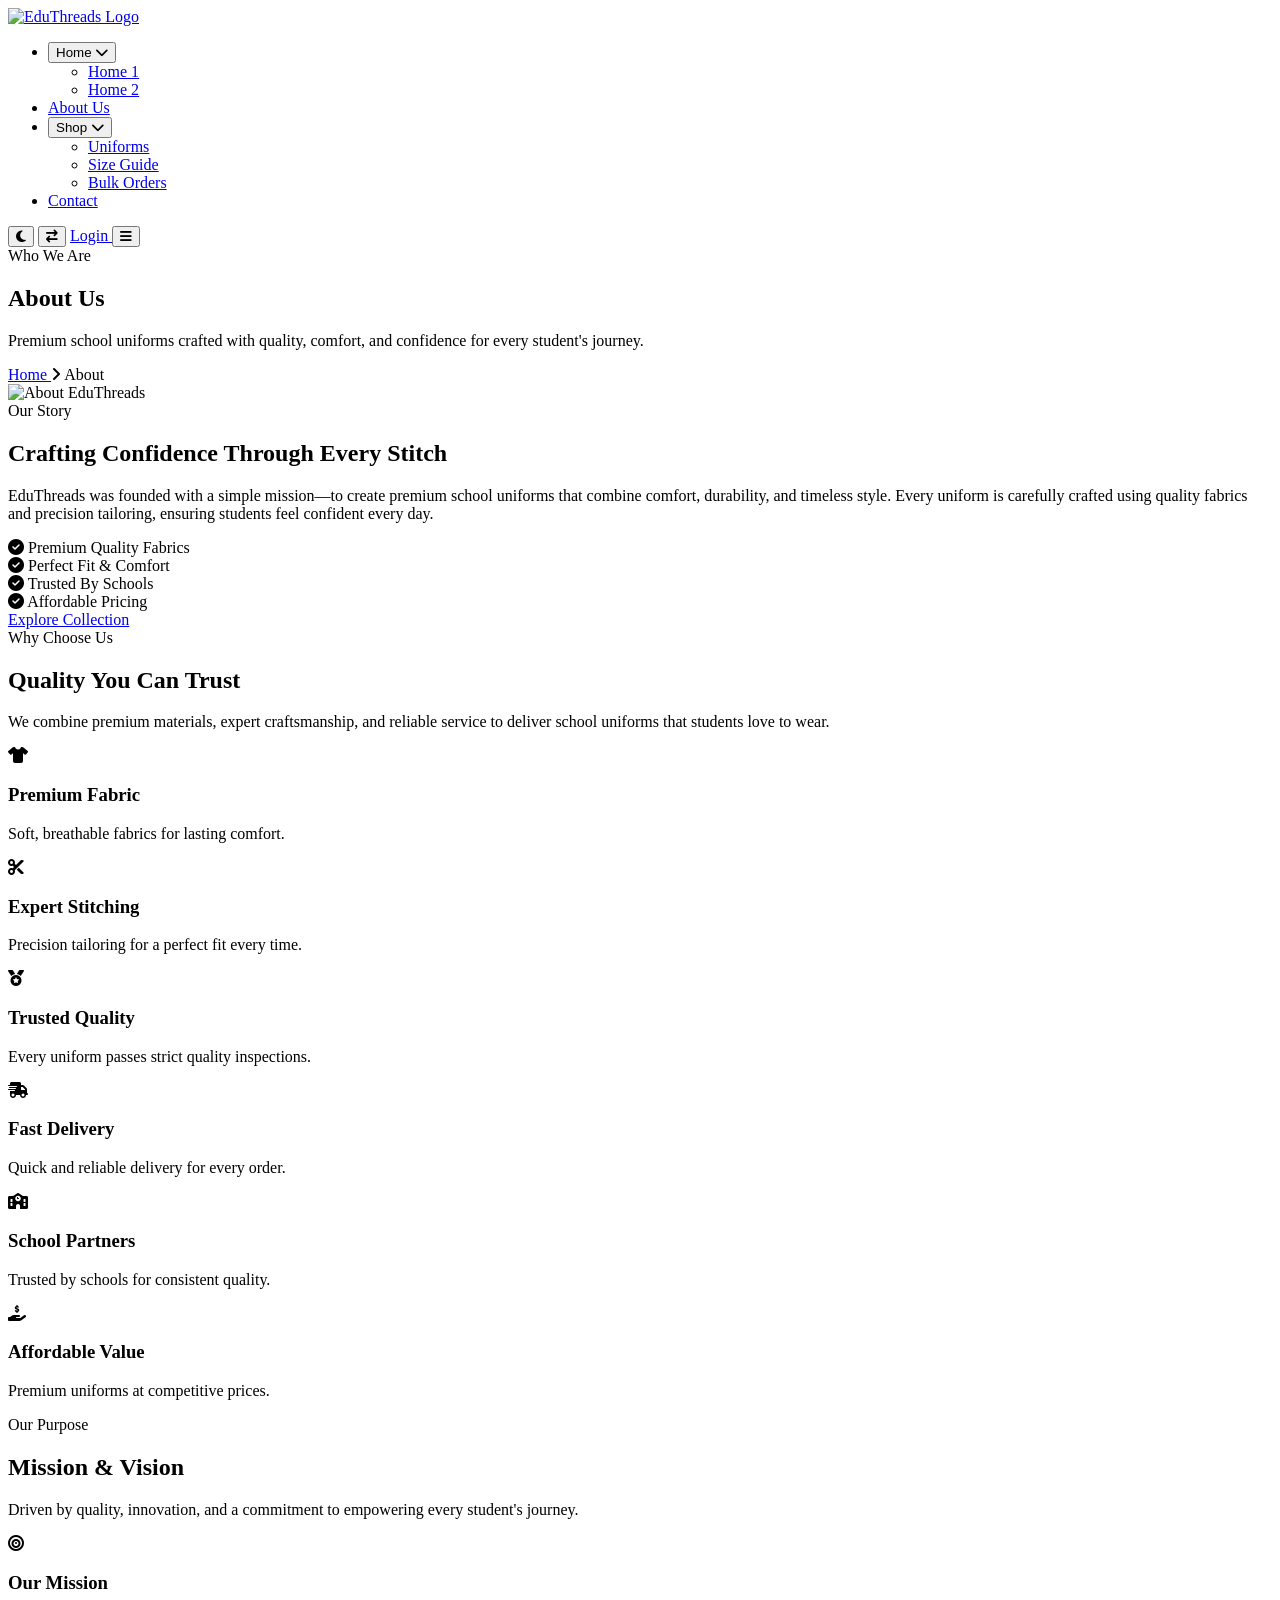
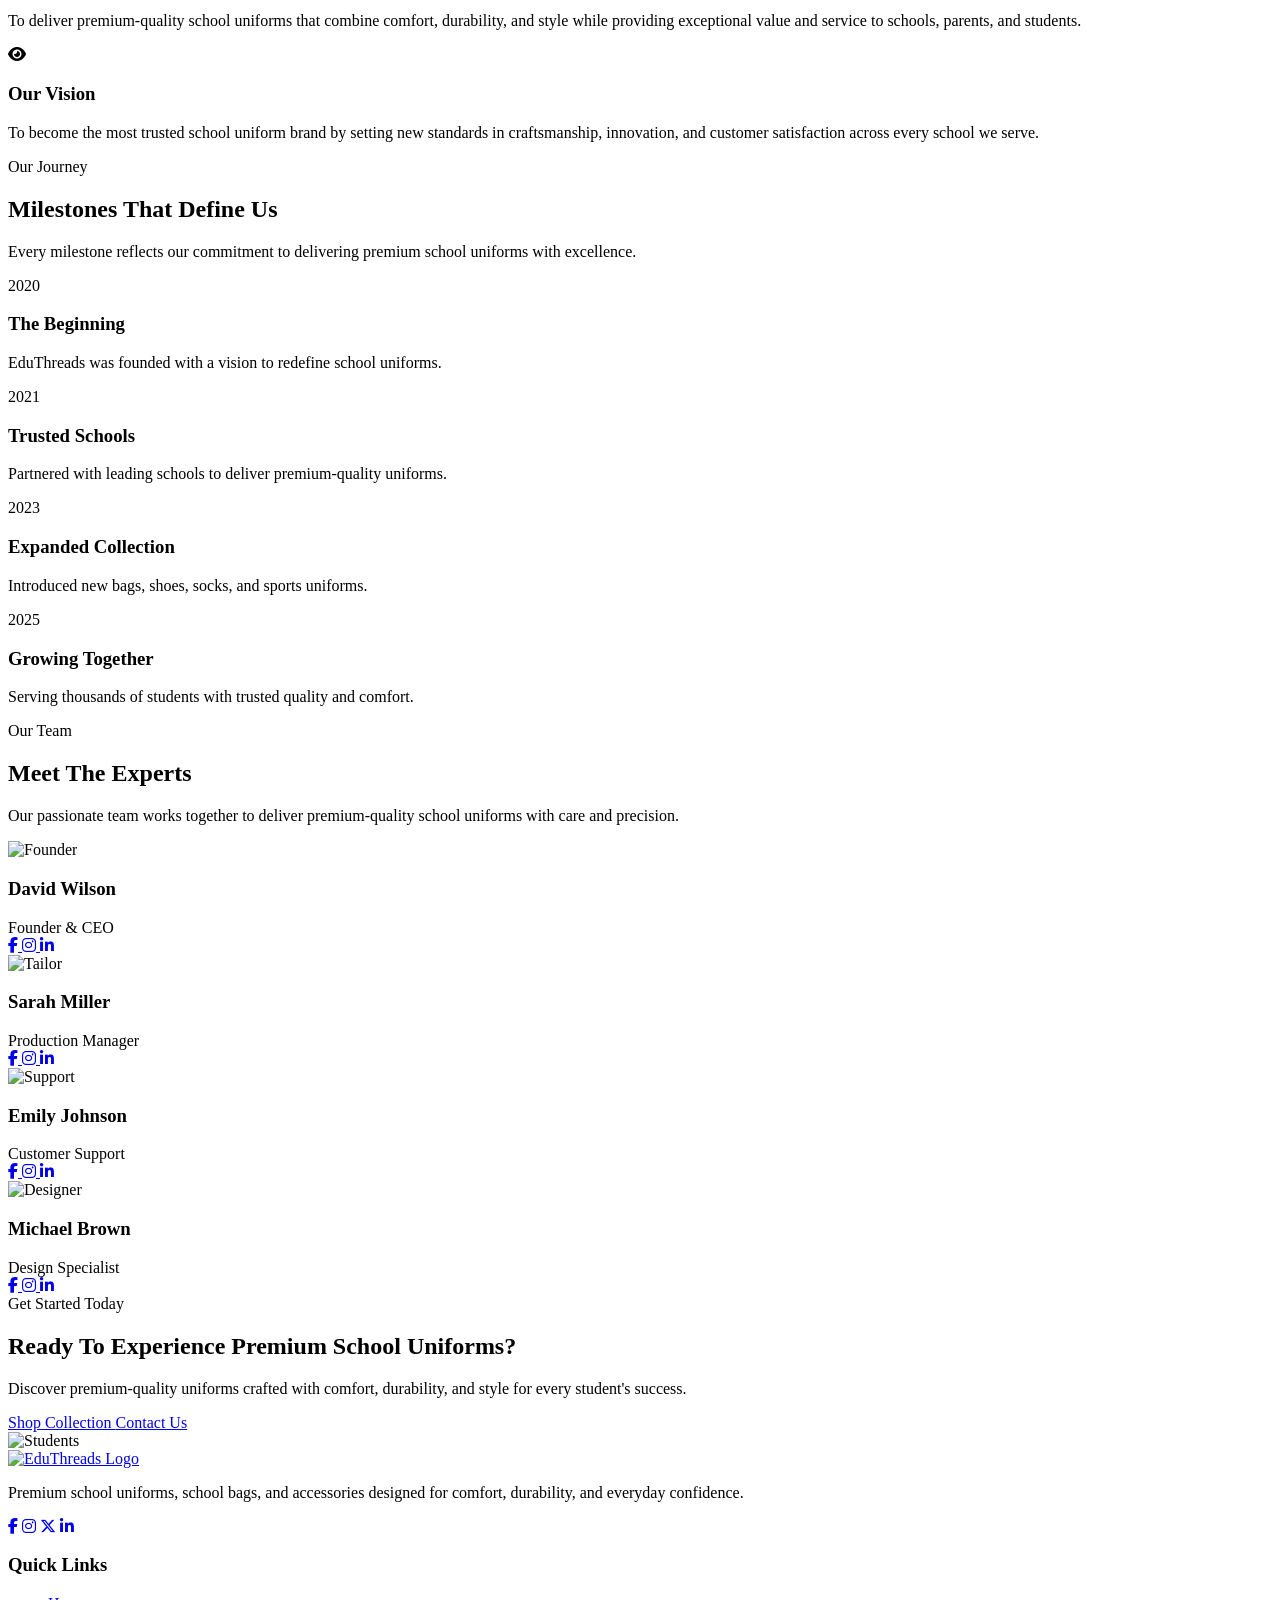
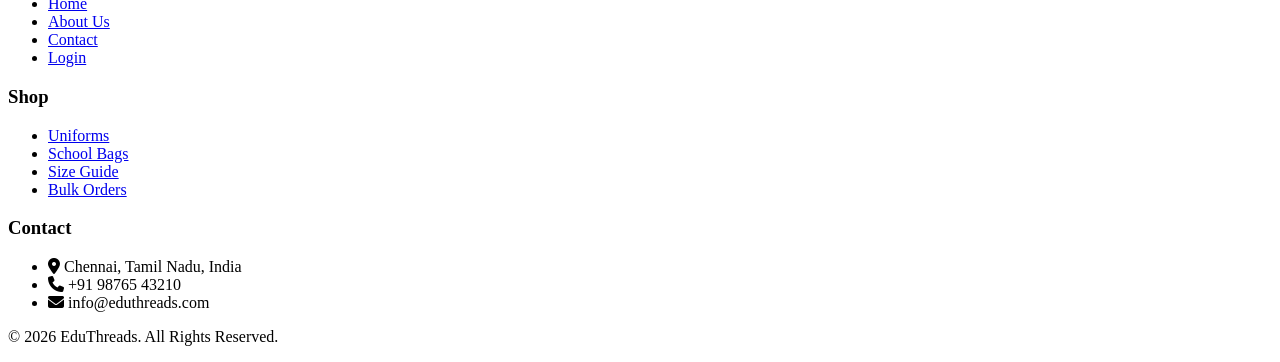
==== about.html @ b5daa34c "Add files via upload" ====
<!DOCTYPE html>
<html lang="en">

<head>

    <!--=========================================
                META TAGS
    ==========================================-->

    <meta charset="UTF-8">
    <meta name="viewport" content="width=device-width, initial-scale=1.0">

    <!--=========================================
                WEBSITE TITLE
    ==========================================-->

    <title>EduThreads</title>

    <!--=========================================
                FAVICON
    ==========================================-->

    <link rel="shortcut icon" href="images/favicon.png" type="image/x-icon">

    <!--=========================================
                GOOGLE FONTS
    ==========================================-->

    <link rel="preconnect" href="https://fonts.googleapis.com">

    <link rel="preconnect" href="https://fonts.gstatic.com" crossorigin>

    <link
        href="https://fonts.googleapis.com/css2?family=Manrope:wght@400;500;600;700&family=Plus+Jakarta+Sans:wght@600;700;800&display=swap"
        rel="stylesheet">

    <!--=========================================
                FONT AWESOME
    ==========================================-->

    <link rel="stylesheet" href="https://cdnjs.cloudflare.com/ajax/libs/font-awesome/6.7.2/css/all.min.css"
        integrity="sha512-Evv84Mr4kqVGRNSgIGL/F/aIDqQb7xQ2vcrdIwxfjThSH8CSR7PBEakCr51Ck+w+/U6swU2Im1vVX0SVk9ABhg=="
        crossorigin="anonymous" referrerpolicy="no-referrer" />

    <!--=========================================
                CSS
    ==========================================-->

    <link rel="stylesheet" href="css/style.css">

</head>

<body>

    <!--=========================================
                HEADER START
==========================================-->

    <header class="header">

        <div class="global-container">

            <div class="navbar">

                <!--========== LOGO ==========-->

                <a href="index.html" class="logo">

                    <img src="images/logo.png" alt="EduThreads Logo">

                </a>

                <!--========== NAVIGATION ==========-->

                <nav class="nav-menu">

                    <ul class="nav-list">

                        <!--========== HOME ==========-->

                        <li class="nav-item dropdown">

                            <button class="dropdown-toggle">

                                <span>Home</span>

                                <i class="fa-solid fa-chevron-down"></i>

                            </button>

                            <ul class="dropdown-menu">

                                <li>

                                    <a href="index.html">

                                        Home 1

                                    </a>

                                </li>

                                <li>

                                    <a href="home-2.html">

                                        Home 2

                                    </a>

                                </li>

                            </ul>

                        </li>

                        <!--========== ABOUT ==========-->

                        <li class="nav-item">

                            <a href="about.html" class="active">

                                About Us

                            </a>

                        </li>

                        <!--========== SHOP ==========-->

                        <li class="nav-item dropdown">

                            <button class="dropdown-toggle">

                                <span>Shop</span>

                                <i class="fa-solid fa-chevron-down"></i>

                            </button>

                            <ul class="dropdown-menu">

                                <li>

                                    <a href="uniforms.html">

                                        Uniforms

                                    </a>

                                </li>

                                <li>

                                    <a href="size-guide.html">

                                        Size Guide

                                    </a>

                                </li>

                                <li>

                                    <a href="bulk-orders.html">

                                        Bulk Orders

                                    </a>

                                </li>

                            </ul>

                        </li>

                        <!--========== CONTACT ==========-->

                        <li class="nav-item">

                            <a href="contact.html">

                                Contact

                            </a>

                        </li>

                    </ul>


                </nav>

                <!--========== HEADER ACTIONS ==========-->

                <div class="header-actions">

                    <!-- Dark Mode -->

                    <button class="icon-btn" data-theme-toggle aria-label="Dark Mode">

                        <i class="fa-solid fa-moon"></i>

                    </button>

                    <!-- RTL -->

                    <button class="icon-btn" data-rtl-toggle aria-label="RTL Mode">

                        <i class="fa-solid fa-arrow-right-arrow-left"></i>

                    </button>

                    <!-- Login -->

                    <a href="login.html" class="primary-btn">

                        Login

                    </a>

                    <!-- Mobile Menu -->

                    <button class="menu-toggle">

                        <i class="fa-solid fa-bars"></i>

                    </button>

                </div>

            </div>

        </div>

    </header>



    <!--=========================================
            PAGE HERO START
==========================================-->

    <section class="page-hero about-hero">

        <div class="page-hero-overlay"></div>

        <div class="global-container">

            <div class="page-hero-content">

                <span class="section-badge">

                    Who We Are

                </span>

                <h1>

                    About Us

                </h1>


                <p>

                    Premium school uniforms crafted with quality, comfort, and confidence for every student's journey.

                </p>

                <div class="page-breadcrumb">

                    <a href="index.html">

                        Home

                    </a>

                    <i class="fa-solid fa-angle-right"></i>

                    <span>

                        About

                    </span>

                </div>

            </div>

        </div>

    </section>

    <!--=========================================
            PAGE HERO END
==========================================-->




    <!--=========================================
            OUR STORY START
==========================================-->

    <section class="our-story section">

        <div class="global-container">

            <div class="our-story-wrapper">

                <!--========== IMAGE ==========-->

                <div class="our-story-image">

                    <img src="images/about-story.jpg" alt="About EduThreads">

                </div>

                <!--========== CONTENT ==========-->

                <div class="our-story-content">

                    <span class="section-badge">

                        Our Story

                    </span>

                    <h2>

                        Crafting Confidence
                        Through Every Stitch

                    </h2>

                    <p>

                        EduThreads was founded with a simple mission—to create premium school uniforms that combine
                        comfort, durability, and timeless style. Every uniform is carefully crafted using quality
                        fabrics and precision tailoring, ensuring students feel confident every day.

                    </p>

                    <div class="story-features">

                        <div class="story-feature">

                            <i class="fa-solid fa-circle-check"></i>

                            <span>Premium Quality Fabrics</span>

                        </div>

                        <div class="story-feature">

                            <i class="fa-solid fa-circle-check"></i>

                            <span>Perfect Fit & Comfort</span>

                        </div>

                        <div class="story-feature">

                            <i class="fa-solid fa-circle-check"></i>

                            <span>Trusted By Schools</span>

                        </div>

                        <div class="story-feature">

                            <i class="fa-solid fa-circle-check"></i>

                            <span>Affordable Pricing</span>

                        </div>

                    </div>

                    <a href="shop.html" class="primary-btn">

                        Explore Collection

                    </a>

                </div>

            </div>

        </div>

    </section>

    <!--=========================================
            OUR STORY END
==========================================-->




    <!--=========================================
        WHY CHOOSE START
==========================================-->

    <section class="about-choose section">

        <div class="global-container">

            <div class="section-title">

                <span class="section-badge">

                    Why Choose Us

                </span>

                <h2>

                    Quality You Can Trust

                </h2>

                <p>

                    We combine premium materials, expert craftsmanship, and reliable service to deliver school uniforms
                    that students love to wear.

                </p>

            </div>

            <div class="about-choose-wrapper">

                <!-- Card 1 -->

                <div class="about-choose-card">

                    <div class="about-choose-icon">

                        <i class="fa-solid fa-shirt"></i>

                    </div>

                    <h3>

                        Premium Fabric

                    </h3>

                    <p>

                        Soft, breathable fabrics for lasting comfort.

                    </p>

                </div>

                <!-- Card 2 -->

                <div class="about-choose-card">

                    <div class="about-choose-icon">

                        <i class="fa-solid fa-scissors"></i>

                    </div>

                    <h3>

                        Expert Stitching

                    </h3>

                    <p>

                        Precision tailoring for a perfect fit every time.

                    </p>

                </div>

                <!-- Card 3 -->

                <div class="about-choose-card">

                    <div class="about-choose-icon">

                        <i class="fa-solid fa-medal"></i>

                    </div>

                    <h3>

                        Trusted Quality

                    </h3>

                    <p>

                        Every uniform passes strict quality inspections.

                    </p>

                </div>

                <!-- Card 4 -->

                <div class="about-choose-card">

                    <div class="about-choose-icon">

                        <i class="fa-solid fa-truck-fast"></i>

                    </div>

                    <h3>

                        Fast Delivery

                    </h3>

                    <p>

                        Quick and reliable delivery for every order.

                    </p>

                </div>

                <!-- Card 5 -->

                <div class="about-choose-card">

                    <div class="about-choose-icon">

                        <i class="fa-solid fa-school"></i>

                    </div>

                    <h3>

                        School Partners

                    </h3>

                    <p>

                        Trusted by schools for consistent quality.

                    </p>

                </div>

                <!-- Card 6 -->

                <div class="about-choose-card">

                    <div class="about-choose-icon">

                        <i class="fa-solid fa-hand-holding-dollar"></i>

                    </div>

                    <h3>

                        Affordable Value

                    </h3>

                    <p>

                        Premium uniforms at competitive prices.

                    </p>

                </div>

            </div>

        </div>

    </section>

    <!--=========================================
        WHY CHOOSE END
==========================================-->

    <!--=========================================
        MISSION & VISION START
==========================================-->

    <section class="mission-vision section">

        <div class="global-container">

            <div class="section-title">

                <span class="section-badge">

                    Our Purpose

                </span>

                <h2>

                    Mission & Vision

                </h2>

                <p>

                    Driven by quality, innovation, and a commitment to empowering every student's journey.

                </p>

            </div>

            <div class="mission-vision-wrapper">

                <!-- Mission -->

                <div class="purpose-card">

                    <div class="purpose-icon">

                        <i class="fa-solid fa-bullseye"></i>

                    </div>

                    <h3>

                        Our Mission

                    </h3>

                    <p>

                        To deliver premium-quality school uniforms that combine comfort, durability, and style while
                        providing exceptional value and service to schools, parents, and students.

                    </p>

                </div>

                <!-- Vision -->

                <div class="purpose-card">

                    <div class="purpose-icon">

                        <i class="fa-solid fa-eye"></i>

                    </div>

                    <h3>

                        Our Vision

                    </h3>

                    <p>

                        To become the most trusted school uniform brand by setting new standards in craftsmanship,
                        innovation, and customer satisfaction across every school we serve.

                    </p>

                </div>

            </div>

        </div>

    </section>

    <!--=========================================
        MISSION & VISION END
==========================================-->

    <!--=========================================
            OUR JOURNEY START
==========================================-->

    <section class="journey-section section">

        <div class="global-container">

            <div class="section-title">

                <span class="section-badge">

                    Our Journey

                </span>

                <h2>

                    Milestones That Define Us

                </h2>

                <p>

                    Every milestone reflects our commitment to delivering premium school uniforms with excellence.

                </p>

            </div>

            <div class="journey-wrapper">

                <!-- Step 1 -->

                <div class="journey-card">

                    <div class="journey-year">

                        2020

                    </div>

                    <h3>

                        The Beginning

                    </h3>

                    <p>

                        EduThreads was founded with a vision to redefine school uniforms.

                    </p>

                </div>

                <!-- Step 2 -->

                <div class="journey-card">

                    <div class="journey-year">

                        2021

                    </div>

                    <h3>

                        Trusted Schools

                    </h3>

                    <p>

                        Partnered with leading schools to deliver premium-quality uniforms.

                    </p>

                </div>

                <!-- Step 3 -->

                <div class="journey-card">

                    <div class="journey-year">

                        2023

                    </div>

                    <h3>

                        Expanded Collection

                    </h3>

                    <p>

                        Introduced new bags, shoes, socks, and sports uniforms.

                    </p>

                </div>

                <!-- Step 4 -->

                <div class="journey-card">

                    <div class="journey-year">

                        2025

                    </div>

                    <h3>

                        Growing Together

                    </h3>

                    <p>

                        Serving thousands of students with trusted quality and comfort.

                    </p>

                </div>

            </div>

        </div>

    </section>

    <!--=========================================
            OUR JOURNEY END
==========================================-->

    <!--=========================================
            TEAM START
==========================================-->

    <section class="team-section section">

        <div class="global-container">

            <div class="section-title">

                <span class="section-badge">

                    Our Team

                </span>

                <h2>

                    Meet The Experts

                </h2>

                <p>

                    Our passionate team works together to deliver premium-quality school uniforms with care and
                    precision.

                </p>

            </div>

            <div class="team-wrapper">

                <!-- Team Member -->

                <div class="team-card">

                    <div class="team-image">

                        <img src="images/team-1.jpg" alt="Founder">

                    </div>

                    <div class="team-content">

                        <h3>

                            David Wilson

                        </h3>

                        <span>

                            Founder & CEO

                        </span>

                        <div class="team-social">

                            <a href="#">

                                <i class="fa-brands fa-facebook-f"></i>

                            </a>

                            <a href="#">

                                <i class="fa-brands fa-instagram"></i>

                            </a>

                            <a href="#">

                                <i class="fa-brands fa-linkedin-in"></i>

                            </a>

                        </div>

                    </div>

                </div>

                <!-- Team Member -->

                <div class="team-card">

                    <div class="team-image">

                        <img src="images/team-2.jpg" alt="Tailor">

                    </div>

                    <div class="team-content">

                        <h3>

                            Sarah Miller

                        </h3>

                        <span>

                            Production Manager

                        </span>

                        <div class="team-social">

                            <a href="#">

                                <i class="fa-brands fa-facebook-f"></i>

                            </a>

                            <a href="#">

                                <i class="fa-brands fa-instagram"></i>

                            </a>

                            <a href="#">

                                <i class="fa-brands fa-linkedin-in"></i>

                            </a>

                        </div>

                    </div>

                </div>

                <!-- Team Member -->

                <div class="team-card">

                    <div class="team-image">

                        <img src="images/team-3.jpg" alt="Support">

                    </div>

                    <div class="team-content">

                        <h3>

                            Emily Johnson

                        </h3>

                        <span>

                            Customer Support

                        </span>

                        <div class="team-social">

                            <a href="#">

                                <i class="fa-brands fa-facebook-f"></i>

                            </a>

                            <a href="#">

                                <i class="fa-brands fa-instagram"></i>

                            </a>

                            <a href="#">

                                <i class="fa-brands fa-linkedin-in"></i>

                            </a>

                        </div>

                    </div>

                </div>

                <!-- Team Member -->

                <div class="team-card">

                    <div class="team-image">

                        <img src="images/team-4.jpg" alt="Designer">

                    </div>

                    <div class="team-content">

                        <h3>

                            Michael Brown

                        </h3>

                        <span>

                            Design Specialist

                        </span>

                        <div class="team-social">

                            <a href="#">

                                <i class="fa-brands fa-facebook-f"></i>

                            </a>

                            <a href="#">

                                <i class="fa-brands fa-instagram"></i>

                            </a>

                            <a href="#">

                                <i class="fa-brands fa-linkedin-in"></i>

                            </a>

                        </div>

                    </div>

                </div>

            </div>

        </div>

    </section>

    <!--=========================================
            TEAM END
==========================================-->

    <!--=========================================
            ABOUT CTA START
==========================================-->

    <section class="about-cta section">

        <div class="global-container">

            <div class="about-cta-wrapper">

                <div class="about-cta-content">

                    <span class="section-badge">

                        Get Started Today

                    </span>

                    <h2>

                        Ready To Experience
                        Premium School Uniforms?

                    </h2>

                    <p>

                        Discover premium-quality uniforms crafted with comfort, durability,
                        and style for every student's success.

                    </p>

                    <div class="about-cta-buttons">

                        <a href="shop.html" class="primary-btn">

                            Shop Collection

                        </a>

                        <a href="contact.html" class="secondary-btn">

                            Contact Us

                        </a>

                    </div>

                </div>

                <div class="about-cta-image">

                    <img src="images/aboutcta-students.png" alt="Students">

                </div>

            </div>

        </div>

    </section>

    <!--=========================================
            ABOUT CTA END
==========================================-->



    <!--=========================================
                FOOTER START
==========================================-->

    <footer class="footer">

        <div class="global-container">

            <div class="footer-wrapper">

                <!--========== ABOUT ==========-->

                <div class="footer-column">

                    <a href="index.html" class="footer-logo">

                        <img src="images/logo.png" alt="EduThreads Logo">

                    </a>

                    <p class="footer-description">

                        Premium school uniforms, school bags, and accessories designed for comfort, durability, and
                        everyday confidence.

                    </p>

                    <div class="footer-social">

                        <a href="#"><i class="fa-brands fa-facebook-f"></i></a>

                        <a href="#"><i class="fa-brands fa-instagram"></i></a>

                        <a href="#"><i class="fa-brands fa-x-twitter"></i></a>

                        <a href="#"><i class="fa-brands fa-linkedin-in"></i></a>

                    </div>

                </div>

                <!--========== QUICK LINKS ==========-->

                <div class="footer-column">

                    <h3>Quick Links</h3>

                    <ul>

                        <li><a href="index.html">Home</a></li>

                        <li><a href="about.html">About Us</a></li>

                        <li><a href="contact.html">Contact</a></li>

                        <li><a href="login.html">Login</a></li>

                    </ul>

                </div>

                <!--========== SHOP ==========-->

                <div class="footer-column">

                    <h3>Shop</h3>

                    <ul>

                        <li><a href="shop/uniforms.html">Uniforms</a></li>

                        <li><a href="shop/school-bags.html">School Bags</a></li>

                        <li><a href="shop/size-guide.html">Size Guide</a></li>

                        <li><a href="shop/bulk-orders.html">Bulk Orders</a></li>

                    </ul>

                </div>

                <!--========== CONTACT ==========-->

                <div class="footer-column">

                    <h3>Contact</h3>

                    <ul class="footer-contact">

                        <li>

                            <i class="fa-solid fa-location-dot"></i>

                            Chennai, Tamil Nadu, India

                        </li>

                        <li>

                            <i class="fa-solid fa-phone"></i>

                            +91 98765 43210

                        </li>

                        <li>

                            <i class="fa-solid fa-envelope"></i>

                            info@eduthreads.com

                        </li>

                    </ul>

                </div>

            </div>

            <!--========== FOOTER BOTTOM ==========-->

            <div class="footer-bottom">

                <p>

                    © 2026 EduThreads. All Rights Reserved.

                </p>

            </div>

        </div>

    </footer>

    <!--=========================================
                FOOTER END
==========================================-->

    <script src="js/main.js"></script>

</body>

</html>
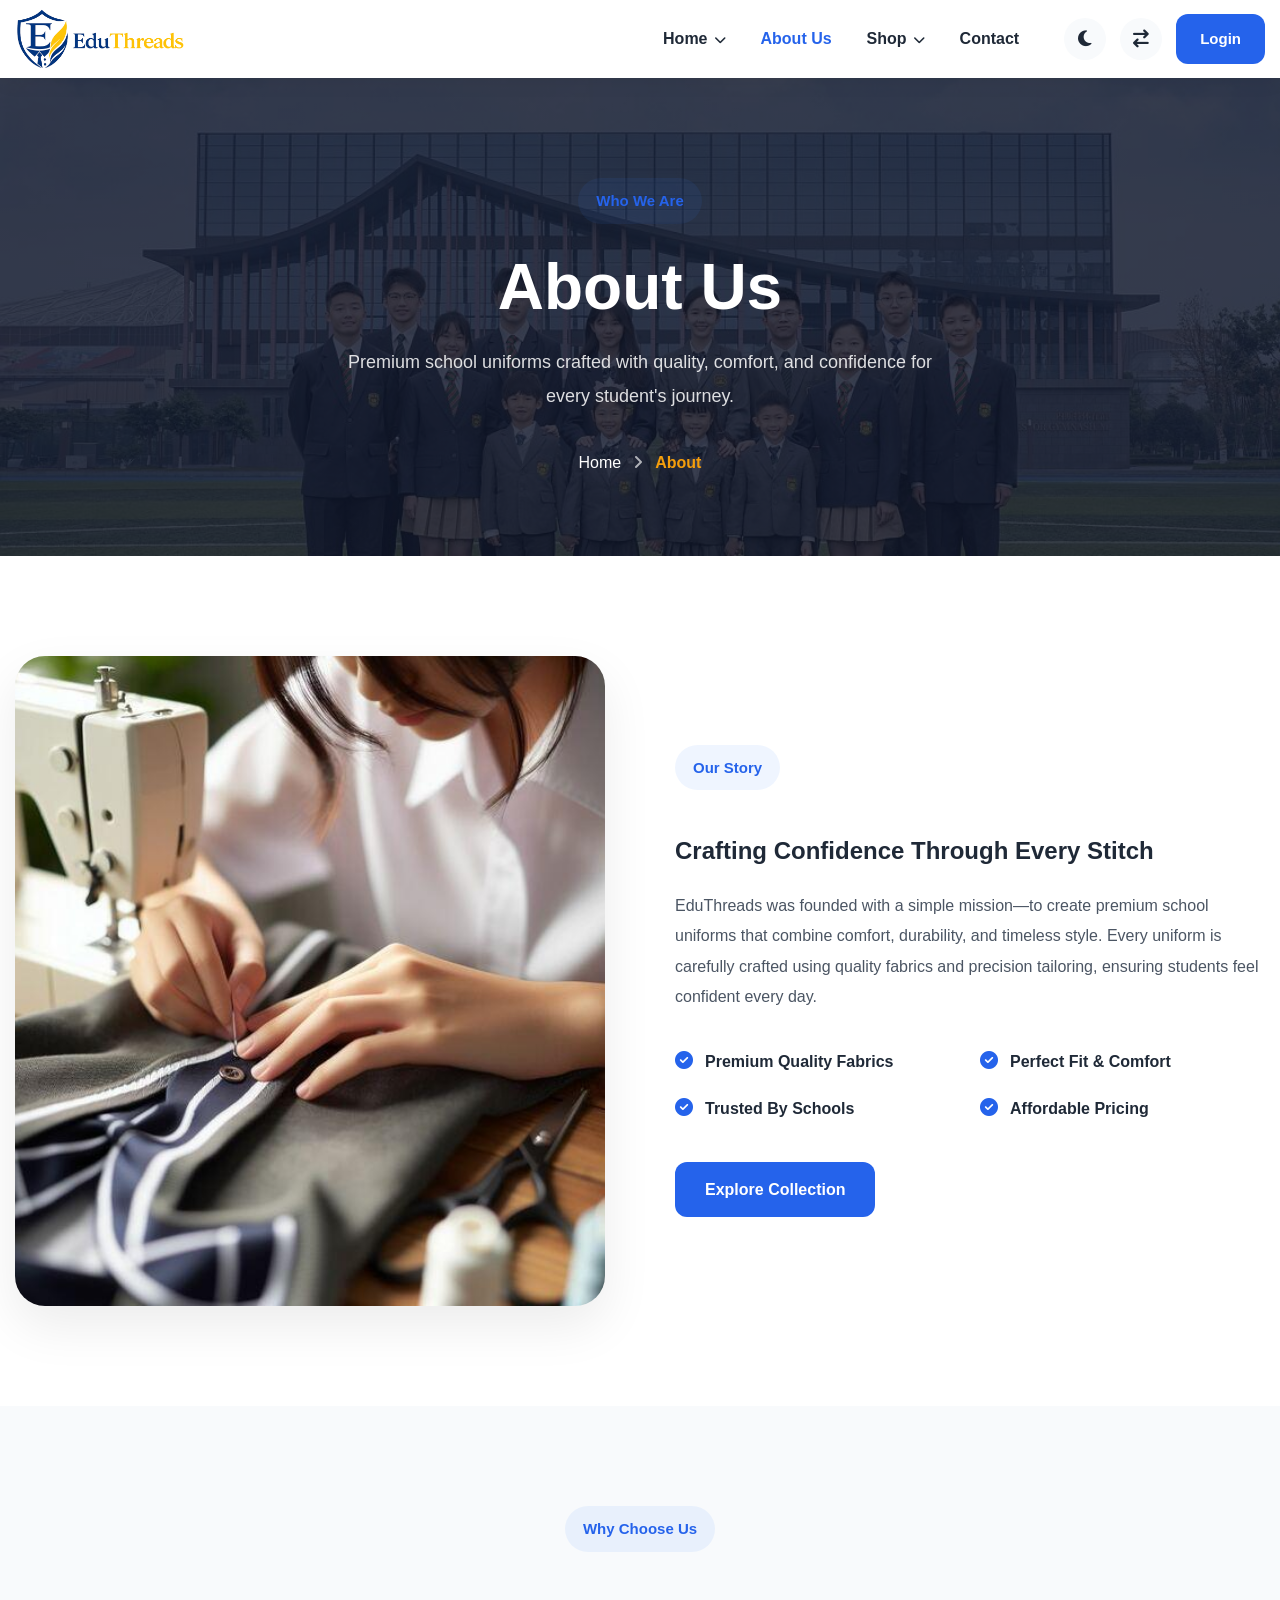
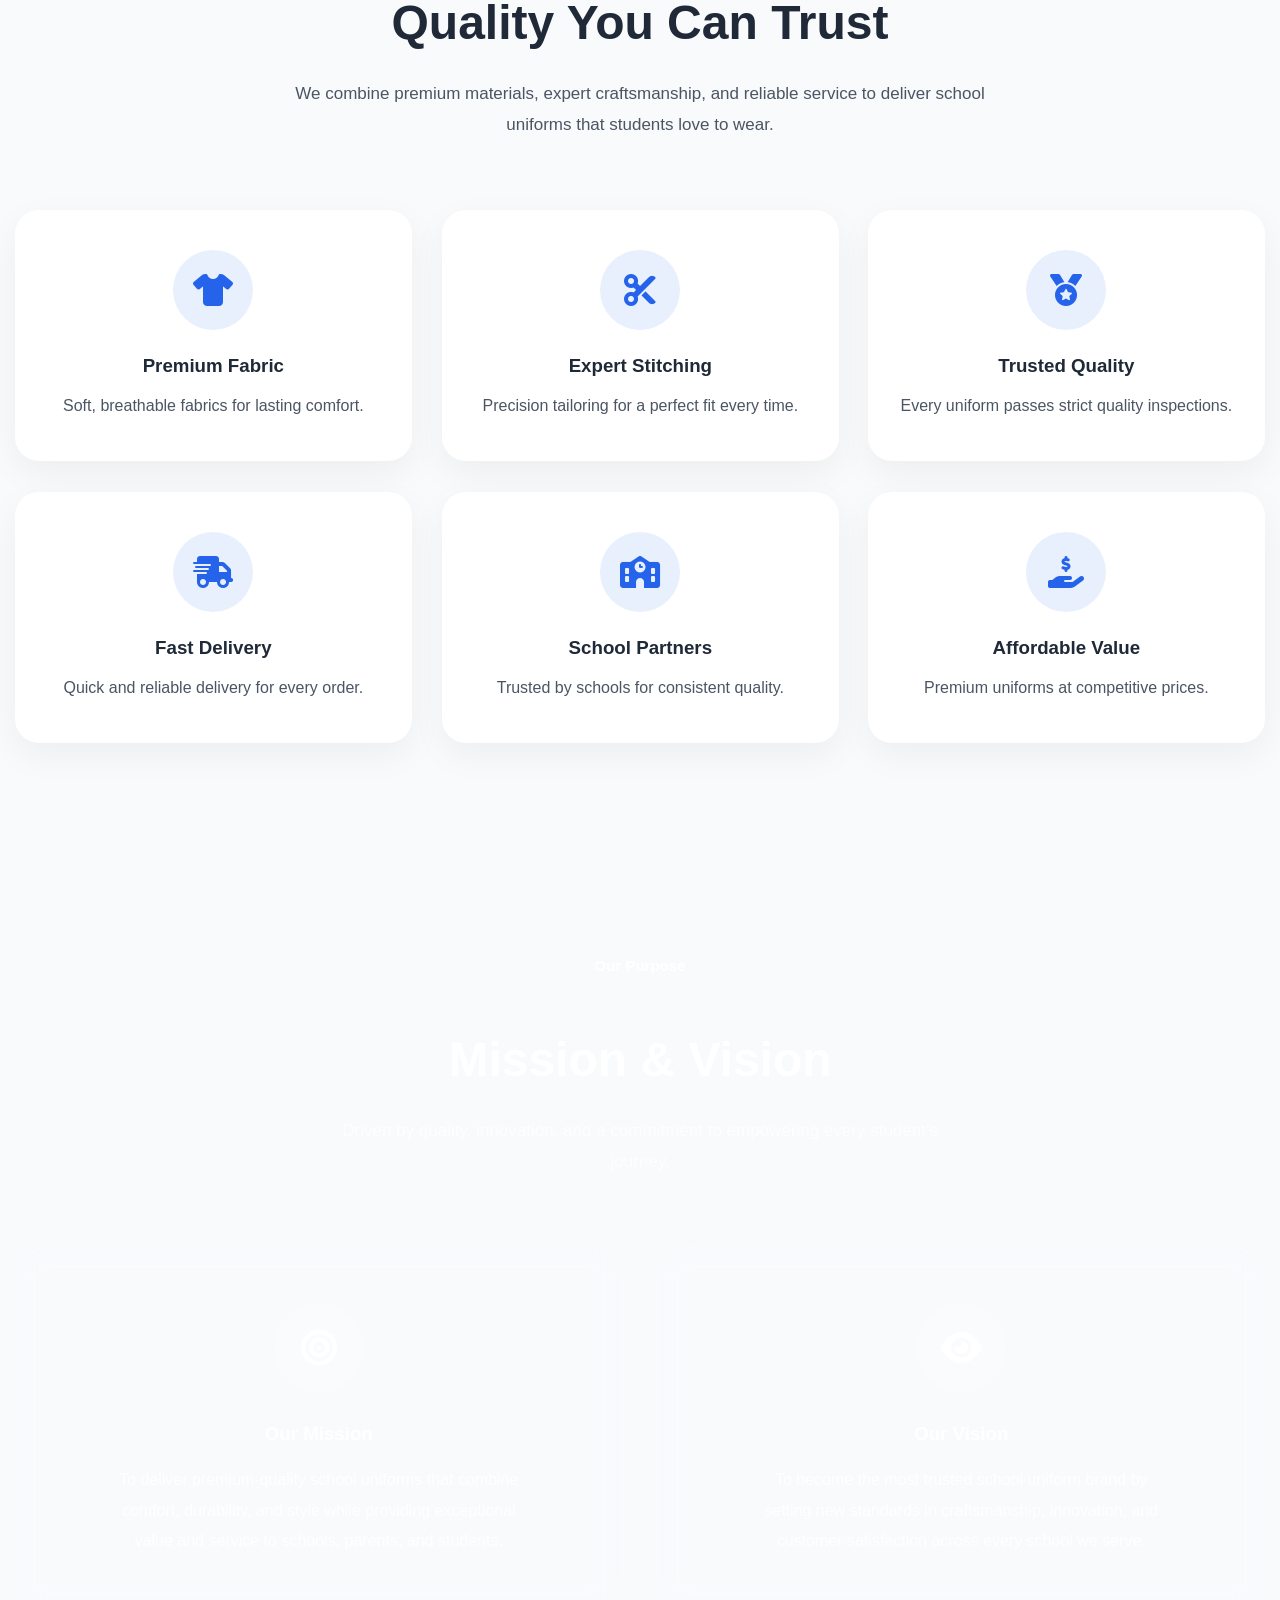
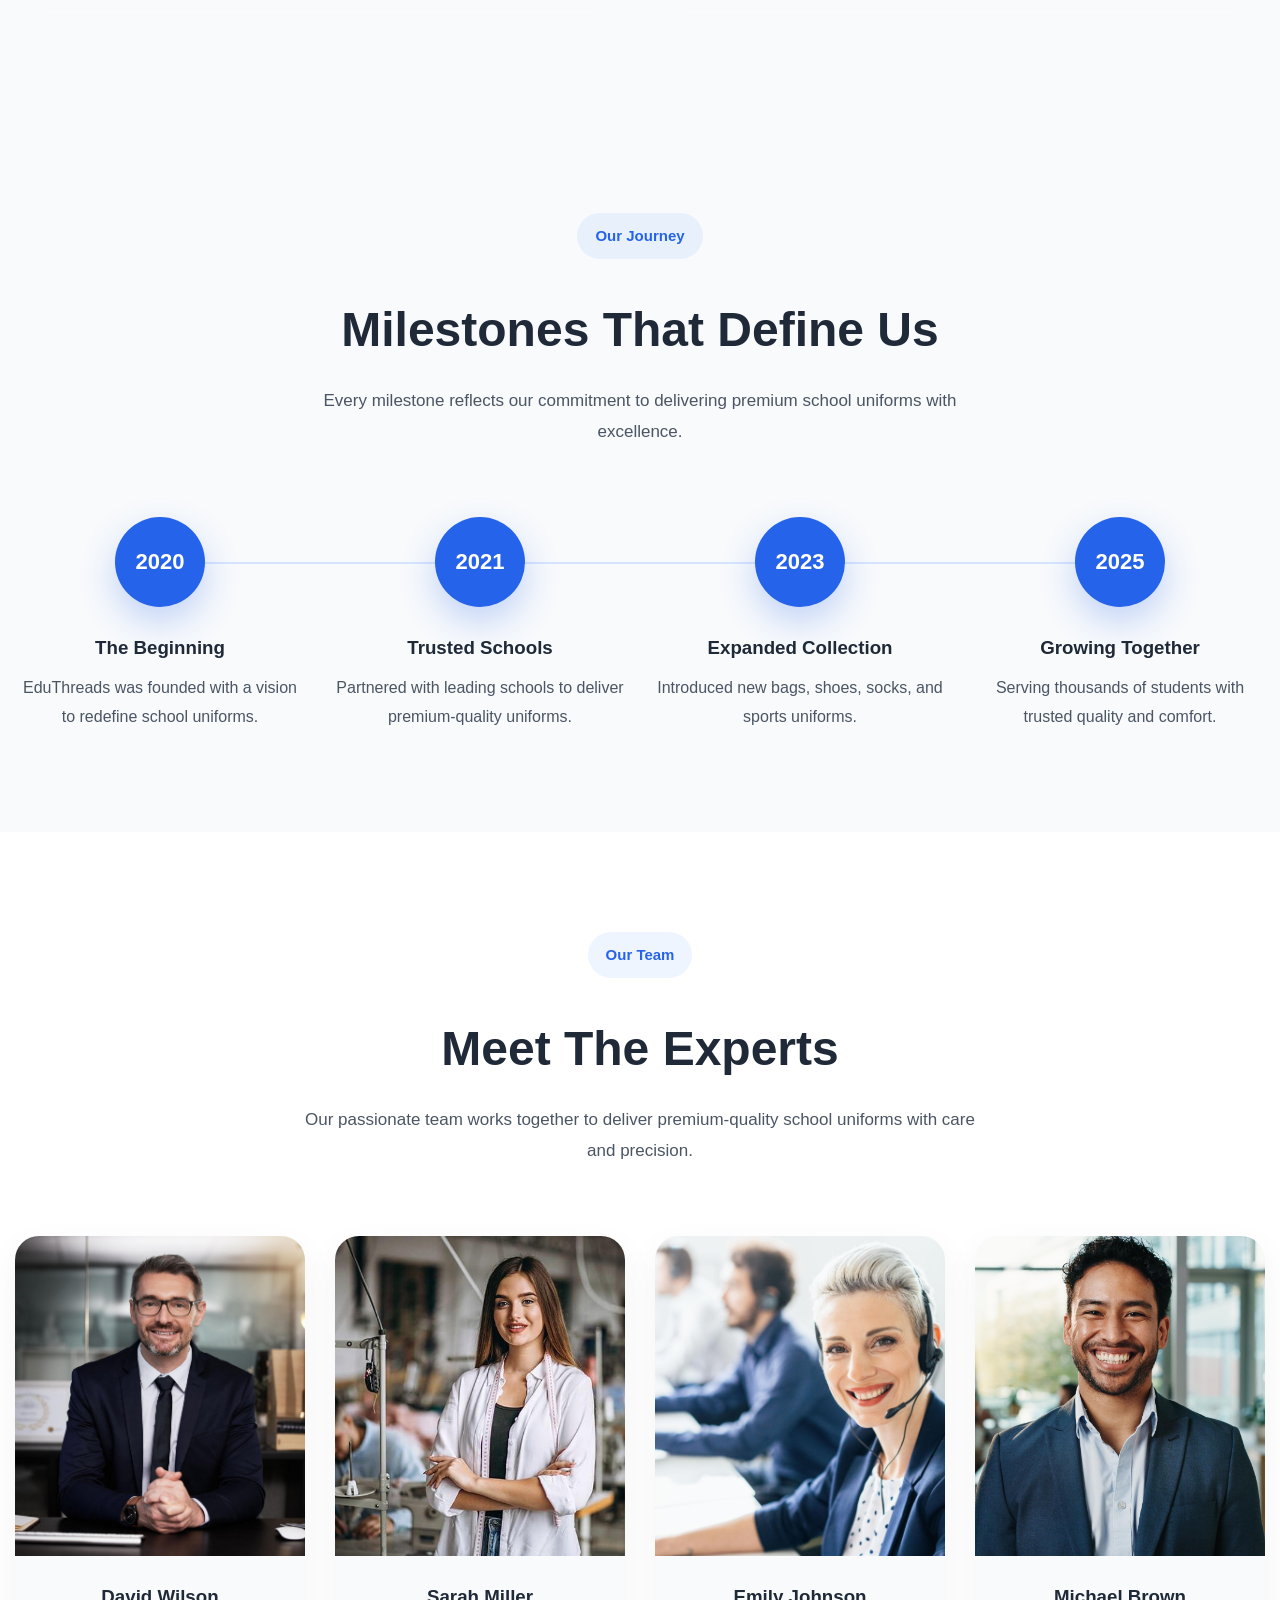
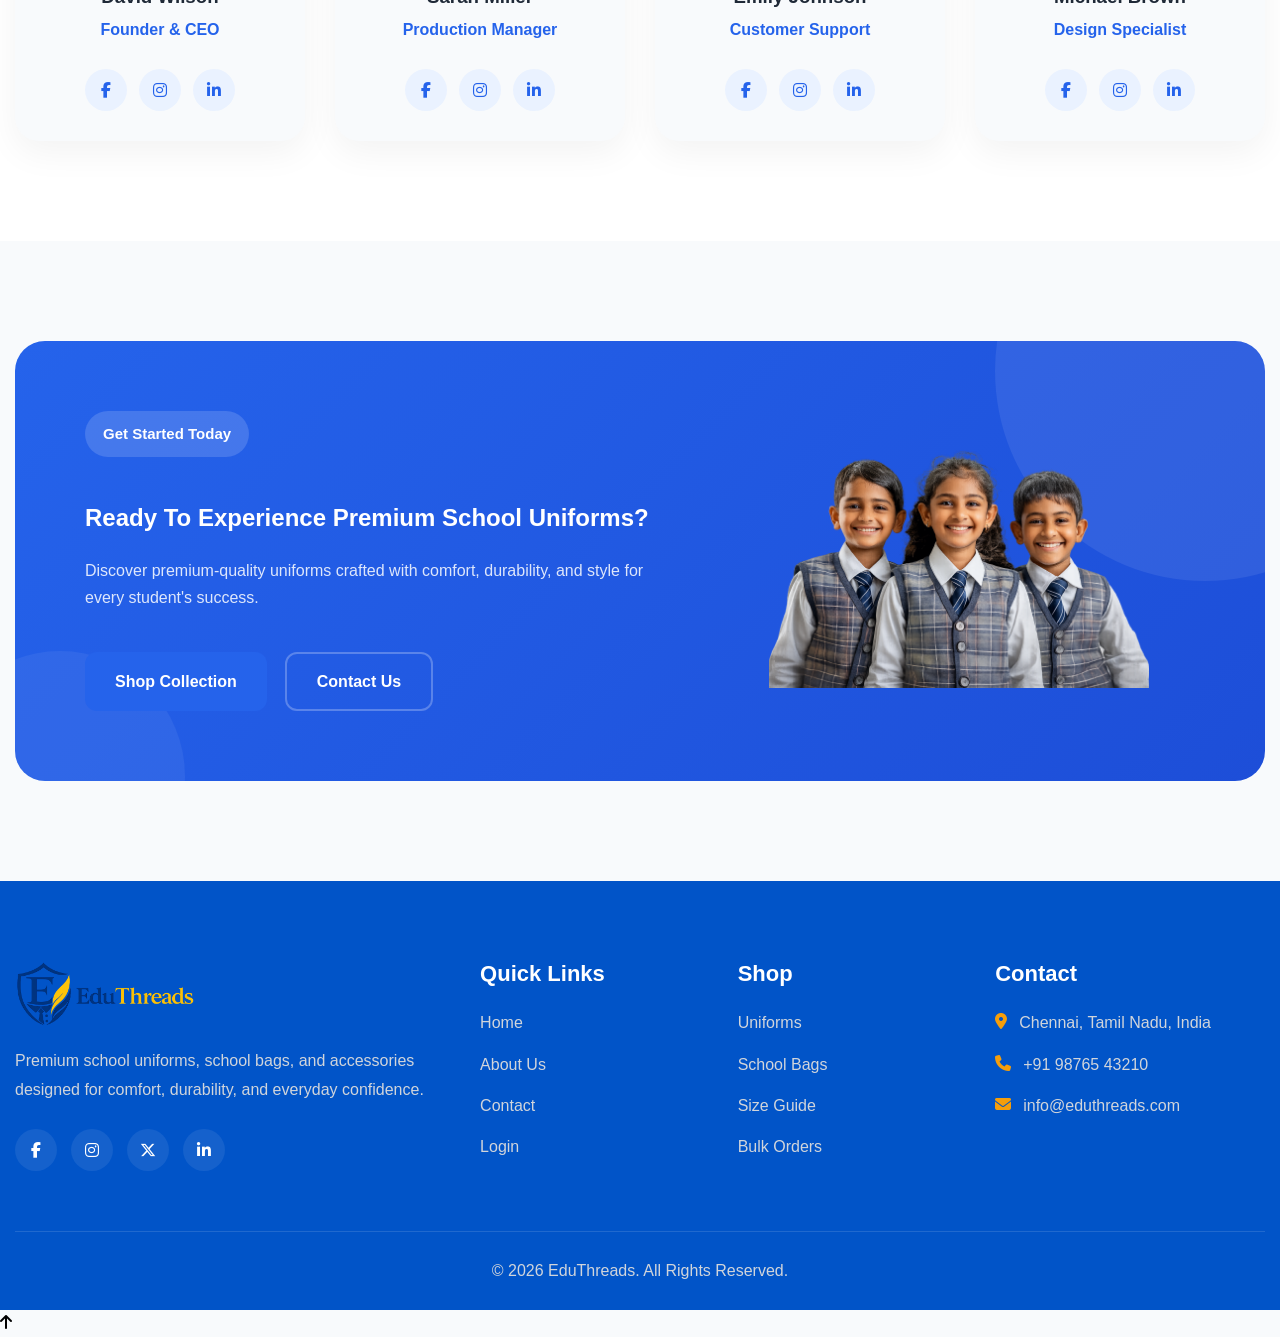
==== commit f1988c0b: "Add files via upload" ====
--- a/about.html
+++ b/about.html
@@ -1266,6 +1266,11 @@
                 FOOTER END
 ==========================================-->
 
+    <!-- Scroll To Top -->
+    <button class="scroll-top" id="scrollTopBtn" aria-label="Scroll to Top">
+        <i class="fa-solid fa-arrow-up"></i>
+    </button>
+
     <script src="js/main.js"></script>
 
 </body>
--- a/css/style.css
+++ b/css/style.css
@@ -0,0 +1,14470 @@
+/*=========================================
+            GOOGLE FONTS
+=========================================*/
+
+:root {
+
+    /*=========================================
+                COLORS
+    =========================================*/
+
+    --primary-color: #2563EB;
+    --secondary-color: #F59E0B;
+
+    --white-color: #FFFFFF;
+    --black-color: #111827;
+
+    --heading-color: #1F2937;
+    --text-color: #4B5563;
+
+    --border-color: #E5E7EB;
+    --background-color: #F8FAFC;
+
+    /*=========================================
+                TYPOGRAPHY
+    =========================================*/
+
+    --heading-font: "Plus Jakarta Sans", sans-serif;
+    --body-font: "Manrope", sans-serif;
+
+    /*=========================================
+                FONT SIZE
+    =========================================*/
+
+    --fs-1: 4rem;
+    --fs-2: 3rem;
+    --fs-3: 2.25rem;
+    --fs-4: 1.75rem;
+    --fs-5: 1.5rem;
+    --fs-6: 1.25rem;
+
+    --fs-lg: 1.125rem;
+    --fs-md: 1rem;
+    --fs-sm: 0.95rem;
+    --fs-xs: 0.875rem;
+
+    /*=========================================
+                FONT WEIGHT
+    =========================================*/
+
+    --fw-400: 400;
+    --fw-500: 500;
+    --fw-600: 600;
+    --fw-700: 700;
+    --fw-800: 800;
+
+    /*=========================================
+                BORDER RADIUS
+    =========================================*/
+
+    --radius-sm: 8px;
+    --radius-md: 12px;
+    --radius-lg: 18px;
+    --radius-xl: 24px;
+
+    /*=========================================
+                TRANSITION
+    =========================================*/
+
+    --transition: all .3s ease;
+
+}
+
+/*=========================================
+            RESET CSS
+=========================================*/
+
+*,
+*::before,
+*::after {
+
+    margin: 0;
+    padding: 0;
+    box-sizing: border-box;
+
+}
+
+html {
+
+    scroll-behavior: smooth;
+
+}
+
+body {
+
+    font-family: var(--body-font);
+    font-size: var(--fs-md);
+    color: var(--text-color);
+    background: var(--background-color);
+    line-height: 1.7;
+    overflow-x: hidden;
+
+}
+
+h1,
+h2,
+h3,
+h4,
+h5,
+h6 {
+
+    font-family: var(--heading-font);
+    color: var(--heading-color);
+    font-weight: var(--fw-700);
+    line-height: 1.2;
+
+}
+
+ul {
+
+    list-style: none;
+
+}
+
+a {
+
+    text-decoration: none;
+    color: inherit;
+
+}
+
+img {
+
+    display: block;
+    max-width: 100%;
+    height: auto;
+
+}
+
+button,
+input,
+textarea,
+select {
+
+    font: inherit;
+    outline: none;
+    border: none;
+
+}
+
+button {
+
+    cursor: pointer;
+    background: none;
+
+}
+
+textarea {
+
+    resize: none;
+
+}
+
+/*=========================================
+            REUSABLE CLASSES
+=========================================*/
+
+.global-container {
+
+    width: 100%;
+    max-width: 1320px;
+    margin: 0 auto;
+    padding: 0 15px;
+
+}
+
+.section {
+
+    padding: 100px 0;
+
+}
+
+.primary-btn {
+
+    display: inline-flex;
+    align-items: center;
+    justify-content: center;
+    gap: 10px;
+
+    padding: 14px 30px;
+
+    background: var(--primary-color);
+    color: var(--white-color);
+
+    border-radius: var(--radius-md);
+
+    font-weight: var(--fw-600);
+
+    transition: var(--transition);
+
+}
+
+.primary-btn:hover {
+
+    background: #1D4ED8;
+
+}
+
+.secondary-btn {
+
+    display: inline-flex;
+    align-items: center;
+    justify-content: center;
+    gap: 10px;
+
+    padding: 14px 30px;
+
+    border: 2px solid var(--primary-color);
+
+    color: var(--primary-color);
+
+    border-radius: var(--radius-md);
+
+    font-weight: var(--fw-600);
+
+    transition: var(--transition);
+
+}
+
+.secondary-btn:hover {
+
+    background: var(--primary-color);
+    color: var(--white-color);
+
+}
+
+/*=========================================
+            CUSTOM SCROLLBAR
+=========================================*/
+
+::-webkit-scrollbar {
+
+    width: 10px;
+
+}
+
+::-webkit-scrollbar-track {
+
+    background: var(--white-color);
+
+}
+
+::-webkit-scrollbar-thumb {
+
+    background: var(--primary-color);
+
+}
+
+::-webkit-scrollbar-thumb:hover {
+
+    background: #1D4ED8;
+
+}
+
+/*********************************************************Navbar*****************************************************/
+
+/*=========================================
+            HEADER
+=========================================*/
+
+.header {
+
+    position: sticky;
+    top: 0;
+    left: 0;
+    width: 100%;
+
+    background: var(--white-color);
+
+    z-index: 999;
+
+    box-shadow: 0 4px 20px rgba(0, 0, 0, 0.05);
+
+}
+
+/*=========================================
+            NAVBAR
+=========================================*/
+
+.navbar {
+
+    display: flex;
+    align-items: center;
+    justify-content: space-between;
+
+    height: 78px;
+
+}
+
+/*=========================================
+            LOGO
+=========================================*/
+
+.logo {
+
+    display: flex;
+    align-items: center;
+
+}
+
+.logo img {
+
+    width: 170px;
+    display: block;
+
+}
+
+/*=========================================
+            NAV MENU
+=========================================*/
+
+.nav-menu {
+
+    margin-left: auto;
+
+}
+
+.nav-list {
+
+    display: flex;
+    align-items: center;
+    gap: 35px;
+
+}
+
+.nav-item {
+
+    position: relative;
+
+}
+
+.nav-item>a {
+
+    display: flex;
+    align-items: center;
+    gap: 8px;
+
+    font-family: var(--body-font);
+    font-size: 16px;
+    font-weight: 600;
+
+    color: var(--heading-color);
+
+    transition: var(--transition);
+
+}
+
+.nav-item>a:hover {
+
+    color: var(--primary-color);
+
+}
+
+.nav-item>a i {
+
+    font-size: 12px;
+
+}
+
+/*=========================================
+            DROPDOWN
+=========================================*/
+
+.dropdown-menu {
+
+    position: absolute;
+    top: 130%;
+    left: 0;
+
+    min-width: 210px;
+
+    padding: 8px 0;
+
+    border-radius: 12px;
+
+
+    background: var(--white-color);
+
+    box-shadow: 0 10px 30px rgba(0, 0, 0, 0.08);
+
+    opacity: 0;
+    visibility: hidden;
+
+    transform: translateY(12px);
+
+    transition: var(--transition);
+
+}
+
+.dropdown:hover .dropdown-menu {
+
+    opacity: 1;
+    visibility: visible;
+
+    transform: translateY(0);
+
+}
+
+.dropdown-menu li a {
+
+    display: block;
+
+    padding: 10px 18px;
+
+    font-size: 15px;
+
+    font-weight: var(--fw-500);
+
+    transition: var(--transition);
+
+}
+
+.dropdown-menu li a:hover {
+
+    color: var(--primary-color);
+    background: rgba(37, 99, 235, 0.08);
+
+}
+
+/*=========================================
+        DROPDOWN TOGGLE
+=========================================*/
+
+.dropdown-toggle {
+
+    display: flex;
+    align-items: center;
+    gap: 6px;
+
+    background: transparent;
+
+    border: none;
+
+    cursor: pointer;
+
+    font-family: var(--body-font);
+    font-size: 16px;
+    font-weight: 600;
+
+    color: var(--heading-color);
+
+    transition: var(--transition);
+
+}
+
+.dropdown-toggle:hover {
+
+    color: var(--primary-color);
+
+}
+
+.dropdown-toggle i {
+
+    font-size: 12px;
+    /* Reduce arrow size */
+    transition: var(--transition);
+    margin-bottom: -2px;
+
+}
+
+.dropdown:hover .dropdown-toggle i {
+
+    transform: rotate(180deg);
+
+}
+
+/*=========================================
+            HEADER ACTIONS
+=========================================*/
+
+.header-actions {
+
+    display: flex;
+    align-items: center;
+
+    gap: 14px;
+
+    margin-left: 45px;
+
+}
+
+/*=========================================
+            ICON BUTTON
+=========================================*/
+
+.icon-btn {
+
+    width: 42px;
+    height: 42px;
+    font-size: 16px;
+    display: flex;
+    align-items: center;
+    justify-content: center;
+
+    border-radius: 50%;
+
+    background: var(--background-color);
+
+    color: var(--heading-color);
+
+    transition: var(--transition);
+
+}
+
+.icon-btn:hover {
+
+    background: var(--primary-color);
+    color: var(--white-color);
+
+}
+
+.icon-btn i {
+
+    font-size: 18px;
+
+}
+
+/*=========================================
+            LOGIN BUTTON
+=========================================*/
+
+.header-actions .primary-btn {
+
+    padding: 12px 24px;
+
+    font-size: 15px;
+
+    border-radius: 12px;
+
+}
+
+/*=========================================
+            MENU TOGGLE
+=========================================*/
+
+.menu-toggle {
+
+    display: none;
+
+    width: 48px;
+    height: 48px;
+
+    border-radius: 50%;
+
+    background: var(--primary-color);
+
+    color: var(--white-color);
+
+    justify-content: center;
+    align-items: center;
+
+    font-size: 20px;
+
+    transition: var(--transition);
+
+}
+
+.menu-toggle:hover {
+
+    background: #1D4ED8;
+
+}
+
+/*=========================================
+        RESPONSIVE NAVBAR
+=========================================*/
+
+@media (max-width:1023px) {
+
+    .navbar {
+
+        height: 80px;
+
+    }
+
+    .logo img {
+
+        width: 165px;
+
+    }
+
+    .menu-toggle {
+
+        display: flex;
+
+    }
+
+    .header-actions> :not(.menu-toggle) {
+
+        display: none;
+
+    }
+
+    .mobile-header-actions {
+
+        display: flex;
+        align-items: center;
+        flex-wrap: wrap;
+        gap: 10px;
+
+        margin-bottom: 20px;
+        padding-bottom: 16px;
+
+        border-bottom: 1px solid var(--border-color);
+
+    }
+
+    .mobile-header-actions .icon-btn {
+
+        width: 44px;
+        height: 44px;
+
+    }
+
+    .mobile-header-actions .primary-btn {
+
+        display: inline-flex;
+        width: 100%;
+        justify-content: center;
+
+    }
+
+    .nav-menu {
+
+        position: fixed;
+
+        top: 80px;
+        left: -100%;
+
+        width: 320px;
+        height: calc(100vh - 80px);
+
+        background: var(--white-color);
+
+        overflow-y: auto;
+
+        padding: 30px 25px;
+
+        transition: var(--transition);
+
+        box-shadow: 8px 0 25px rgba(0, 0, 0, .08);
+
+    }
+
+    .nav-menu.active {
+
+        left: 0;
+
+    }
+
+    .nav-list {
+
+        flex-direction: column;
+        align-items: flex-start;
+        gap: 0;
+
+    }
+
+    .nav-item {
+
+        width: 100%;
+
+    }
+
+    .nav-item>a {
+
+        justify-content: space-between;
+
+        width: 100%;
+
+        padding: 18px 0;
+
+    }
+
+    /*==========================
+            DROPDOWN
+    ==========================*/
+
+    .dropdown-menu {
+
+        position: static;
+
+        opacity: 1;
+        visibility: visible;
+
+        transform: none;
+
+        display: none;
+
+        width: 100%;
+        min-width: 100%;
+
+        box-shadow: none;
+
+        padding: 0 0 12px 18px;
+
+        background: transparent;
+
+    }
+
+    .dropdown.active .dropdown-menu {
+
+        display: block;
+
+    }
+
+    .dropdown-menu li a {
+
+        padding: 10px 0;
+
+        background: none;
+
+    }
+
+    .dropdown-menu li a:hover {
+
+        background: none;
+
+    }
+
+    /*==========================
+        HEADER ACTIONS
+    ==========================*/
+
+    .header-actions {
+
+        gap: 10px;
+
+        margin-left: 20px;
+
+    }
+
+}
+
+@media(max-width:767px) {
+
+    .navbar {
+
+        height: 75px;
+
+    }
+
+    .nav-menu {
+
+        top: 75px;
+
+        width: 100%;
+
+        height: calc(100vh - 75px);
+
+        padding: 25px 20px;
+
+    }
+
+    .logo img {
+
+        width: 150px;
+
+    }
+
+    .header-actions {
+
+        gap: 8px;
+
+    }
+
+    .icon-btn {
+
+        width: 42px;
+        height: 42px;
+
+    }
+
+    .header-actions .primary-btn {
+
+        display: none;
+
+    }
+
+}
+
+@media(max-width:575px) {
+
+    .logo img {
+
+        width: 135px;
+
+    }
+
+    .icon-btn {
+
+        width: 40px;
+        height: 40px;
+
+    }
+
+}
+
+/*=========================================
+        ACTIVE MENU
+=========================================*/
+
+.nav-list>li>a.active,
+
+.nav-list>li.dropdown.active>.dropdown-toggle {
+
+    color: var(--primary-color);
+
+    font-weight: 700;
+
+}
+
+.nav-list>li>a.active::after,
+
+.nav-list>li.dropdown.active>.dropdown-toggle::after {
+
+    width: 100%;
+
+}
+
+.dropdown-menu li a.active {
+
+    color: var(--primary-color);
+
+    background: rgba(37, 99, 235, .08);
+
+    font-weight: 700;
+
+}
+
+.dropdown-menu li a.active::before {
+
+    width: 4px;
+
+}
+
+/*=========================================
+        ACTIVE DROPDOWN BUTTON
+=========================================*/
+
+.dropdown-toggle.active {
+
+    color: var(--primary-color);
+
+}
+
+.dropdown-toggle.active span {
+
+    color: var(--primary-color);
+
+}
+
+.dropdown-toggle.active i {
+
+    color: var(--primary-color);
+
+}
+
+/****************************************************Footer**************************************************************/
+
+/*=========================================
+                FOOTER
+=========================================*/
+
+.footer {
+
+    background: #0154c8;
+
+    color: #D1D5DB;
+
+    padding: 80px 0 25px;
+
+}
+
+.footer-wrapper {
+
+    display: grid;
+
+    grid-template-columns: 2fr 1fr 1fr 1.3fr;
+
+    gap: 50px;
+
+}
+
+.footer-logo img {
+
+    width: 180px;
+
+    margin-bottom: 20px;
+
+}
+
+.footer-description {
+
+    margin-bottom: 25px;
+
+    line-height: 1.8;
+
+}
+
+.footer-column h3 {
+
+    color: var(--white-color);
+
+    margin-bottom: 22px;
+
+    font-size: 22px;
+
+}
+
+.footer-column ul {
+
+    display: flex;
+
+    flex-direction: column;
+
+    gap: 14px;
+
+}
+
+.footer-column ul li a {
+
+    transition: var(--transition);
+
+}
+
+.footer-column ul li a:hover {
+
+    color: var(--secondary-color);
+
+    padding-left: 5px;
+
+}
+
+.footer-contact li {
+
+    display: flex;
+
+    align-items: flex-start;
+
+    gap: 12px;
+
+}
+
+.footer-contact i {
+
+    color: var(--secondary-color);
+
+    margin-top: 4px;
+
+}
+
+.footer-social {
+
+    display: flex;
+
+    gap: 14px;
+
+}
+
+.footer-social a {
+
+    width: 42px;
+
+    height: 42px;
+
+    display: flex;
+
+    align-items: center;
+
+    justify-content: center;
+
+    border-radius: 50%;
+
+    background: rgba(255, 255, 255, .08);
+
+    color: var(--white-color);
+
+    transition: var(--transition);
+
+}
+
+.footer-social a:hover {
+
+    background: var(--secondary-color);
+
+}
+
+.footer-bottom {
+
+    margin-top: 60px;
+
+    padding-top: 25px;
+
+    border-top: 1px solid rgba(255, 255, 255, .12);
+
+    text-align: center;
+
+}
+
+@media(max-width:991px) {
+
+    .footer-wrapper {
+
+        grid-template-columns: repeat(2, 1fr);
+
+        gap: 45px;
+
+    }
+
+}
+
+@media(max-width:767px) {
+
+    .footer {
+
+        padding: 70px 0 25px;
+
+    }
+
+    .footer-wrapper {
+
+        grid-template-columns: 1fr;
+
+        gap: 40px;
+
+        padding-bottom: 40px;
+
+    }
+
+    .footer-logo img {
+
+        width: 165px;
+
+    }
+
+    .footer-description {
+
+        max-width: 100%;
+
+    }
+
+    .footer-column h3 {
+
+        margin-bottom: 20px;
+
+    }
+
+}
+
+/******************************************************Home page 1********************************************************/
+
+/*=========================================
+                HERO
+=========================================*/
+
+.hero {
+
+    position: relative;
+
+    overflow: hidden;
+
+    padding: 10px 0 20px;
+
+    background: linear-gradient(135deg, #F8FAFC, #EFF6FF);
+
+}
+
+/* Decorative Shapes */
+
+.hero::before {
+
+    content: "";
+
+    position: absolute;
+
+    width: 420px;
+    height: 420px;
+
+    border-radius: 50%;
+
+    background: rgba(59, 130, 246, .08);
+
+    top: -180px;
+    right: -120px;
+
+}
+
+.hero::after {
+
+    content: "";
+
+    position: absolute;
+
+    width: 260px;
+    height: 260px;
+
+    border-radius: 50%;
+
+    background: rgba(245, 158, 11, .12);
+
+    bottom: -120px;
+    left: -80px;
+
+}
+
+/*=========================================
+            HERO WRAPPER
+=========================================*/
+
+.hero-wrapper {
+
+    position: relative;
+
+    z-index: 1;
+
+    display: grid;
+
+    grid-template-columns: 1.1fr .9fr;
+
+    align-items: center;
+
+    gap: 80px;
+
+}
+
+/*=========================================
+            HERO CONTENT
+=========================================*/
+
+.hero-badge {
+
+    display: inline-flex;
+
+    align-items: center;
+
+    gap: 10px;
+
+    padding: 10px 18px;
+
+    background: rgba(59, 130, 246, .08);
+
+    color: var(--primary-color);
+
+    border-radius: 50px;
+
+    font-size: 15px;
+
+    font-weight: 600;
+
+    margin-bottom: 25px;
+
+}
+
+.hero-badge i {
+
+    color: var(--secondary-color);
+
+}
+
+.hero-content h1 {
+
+    font-size: 58px;
+
+    line-height: 1.15;
+
+    margin-bottom: 25px;
+
+    max-width: 650px;
+
+}
+
+.hero-content p {
+
+    font-size: 18px;
+
+    line-height: 1.9;
+
+    max-width: 580px;
+
+    margin-bottom: 35px;
+
+}
+
+/*=========================================
+            HERO BUTTONS
+=========================================*/
+
+.hero-buttons {
+
+    display: flex;
+
+    align-items: center;
+
+    gap: 18px;
+
+    margin-bottom: 45px;
+
+}
+
+.hero-buttons .primary-btn {
+
+    padding: 16px 34px;
+
+}
+
+.hero-buttons .secondary-btn {
+
+    padding: 16px 34px;
+
+}
+
+/*=========================================
+            HERO STATS
+=========================================*/
+
+.hero-stats {
+
+    display: flex;
+
+    align-items: center;
+
+    gap: 60px;
+
+}
+
+.stat-item {
+
+    text-align: center;
+
+}
+
+.stat-item h3 {
+
+    font-size: 42px;
+
+    font-weight: 800;
+
+    color: var(--primary-color);
+
+    margin-bottom: 8px;
+
+    line-height: 1;
+
+}
+
+.stat-item span {
+
+    display: block;
+
+    font-size: 15px;
+
+    font-weight: 500;
+
+    color: var(--text-color);
+
+}
+
+/*=========================================
+            HERO IMAGE
+=========================================*/
+
+.hero-image {
+
+    position: relative;
+
+}
+
+.hero-image img {
+
+    width: 100%;
+
+    max-width: 560px;
+
+    margin-left: auto;
+
+}
+
+/*=========================================
+            FLOATING CARDS
+=========================================*/
+
+.floating-card {
+
+    position: absolute;
+
+    display: flex;
+
+    align-items: center;
+
+    gap: 15px;
+
+    background: var(--white-color);
+
+    padding: 16px 20px;
+
+    border-radius: 16px;
+
+    box-shadow: 0 15px 40px rgba(0, 0, 0, .08);
+
+}
+
+.floating-card i {
+
+    width: 48px;
+
+    height: 48px;
+
+    display: flex;
+
+    align-items: center;
+
+    justify-content: center;
+
+    border-radius: 50%;
+
+    background: rgba(59, 130, 246, .1);
+
+    color: var(--primary-color);
+
+    font-size: 20px;
+
+}
+
+.floating-card h4 {
+
+    font-size: 18px;
+
+    margin-bottom: 4px;
+
+}
+
+.floating-card span {
+
+    font-size: 14px;
+
+    color: var(--text-color);
+
+}
+
+/*=========================================
+        CARD POSITIONS
+=========================================*/
+
+.quality-card {
+
+    top: 8%;
+
+    left: -70px;
+
+}
+
+.rating-card {
+
+    top: 45%;
+
+    right: -10px;
+
+}
+
+.delivery-card {
+
+    bottom: 8%;
+
+    left: -30px;
+
+}
+
+/*=========================================
+            WHY CHOOSE US
+=========================================*/
+
+.why-choose {
+
+    position: relative;
+
+    overflow: hidden;
+
+}
+
+.why-choose-wrapper {
+
+    display: grid;
+
+    grid-template-columns: .9fr 1.1fr;
+
+    align-items: center;
+
+    gap: 80px;
+
+}
+
+/*=========================================
+            IMAGE
+=========================================*/
+
+.why-choose-image {
+
+    position: relative;
+
+    display: flex;
+
+    justify-content: center;
+
+}
+
+.why-choose-image::before {
+
+    content: "";
+
+    position: absolute;
+
+    width: 420px;
+    height: 420px;
+
+    border-radius: 50%;
+
+    background: rgba(59, 130, 246, .08);
+
+    z-index: -1;
+
+}
+
+.why-choose-image img {
+
+    width: 100%;
+
+    max-width: 470px;
+
+}
+
+/*=========================================
+            CONTENT
+=========================================*/
+
+.section-badge {
+
+    display: inline-flex;
+
+    align-items: center;
+
+    padding: 10px 18px;
+
+    border-radius: 50px;
+
+    background: rgba(59, 130, 246, .08);
+
+    color: var(--primary-color);
+
+    font-size: 15px;
+
+    font-weight: 600;
+
+    margin-bottom: 22px;
+
+}
+
+.why-choose-content h2 {
+
+    font-size: 48px;
+
+    margin-bottom: 22px;
+
+    line-height: 1.2;
+
+}
+
+.why-choose-content>p {
+
+    font-size: 17px;
+
+    line-height: 1.9;
+
+    margin-bottom: 35px;
+
+}
+
+/*=========================================
+            FEATURES
+=========================================*/
+
+.why-choose-features {
+
+    display: grid;
+
+    grid-template-columns: repeat(2, 1fr);
+
+    gap: 25px;
+
+    margin-bottom: 40px;
+
+}
+
+/*=========================================
+            FEATURE ITEM
+=========================================*/
+
+.feature-item {
+
+    display: flex;
+
+    align-items: flex-start;
+
+    gap: 18px;
+
+    padding: 22px;
+
+    border-radius: 18px;
+
+    background: var(--white-color);
+
+    border: 1px solid #EEF2F7;
+
+    transition: var(--transition);
+
+}
+
+.feature-item:hover {
+
+    transform: translateY(-8px);
+
+    box-shadow: 0 15px 35px rgba(0, 0, 0, .06);
+
+}
+
+.feature-icon {
+
+    width: 58px;
+    height: 58px;
+
+    display: flex;
+
+    align-items: center;
+
+    justify-content: center;
+
+    border-radius: 16px;
+
+    background: rgba(59, 130, 246, .10);
+
+    flex-shrink: 0;
+
+}
+
+.feature-icon i {
+
+    font-size: 24px;
+
+    color: var(--primary-color);
+
+}
+
+.feature-content h3 {
+
+    font-size: 20px;
+
+    margin-bottom: 8px;
+
+}
+
+.feature-content p {
+
+    font-size: 15px;
+
+    line-height: 1.8;
+
+    color: var(--text-color);
+
+}
+
+/*=========================================
+            BUTTON
+=========================================*/
+
+.why-choose-content .primary-btn {
+
+    padding: 16px 34px;
+
+}
+
+/*=========================================
+            SHOP CATEGORY
+=========================================*/
+
+.shop-category {
+
+    background: var(--white-color);
+
+}
+
+.section-title {
+
+    max-width: 700px;
+
+    margin: 0 auto 70px;
+
+    text-align: center;
+
+}
+
+.section-title h2 {
+
+    font-size: 48px;
+
+    margin: 20px 0;
+
+    line-height: 1.2;
+
+}
+
+.section-title p {
+
+    font-size: 17px;
+
+    line-height: 1.8;
+
+}
+
+/*=========================================
+        CATEGORY WRAPPER
+=========================================*/
+
+.category-wrapper {
+
+    display: flex;
+
+    flex-direction: column;
+
+    gap: 35px;
+
+}
+
+/*=========================================
+        CATEGORY ITEM
+=========================================*/
+
+.category-item {
+
+    display: grid;
+
+    grid-template-columns: 1fr 1fr;
+
+    align-items: center;
+
+    gap: 70px;
+
+    padding: 50px;
+
+    border-radius: 28px;
+
+    background: #F8FAFC;
+
+    overflow: hidden;
+
+    transition: var(--transition);
+
+}
+
+.category-item:hover {
+
+    transform: translateY(-8px);
+
+    box-shadow: 0 20px 45px rgba(0, 0, 0, .08);
+
+}
+
+.category-item.reverse {
+
+    direction: rtl;
+
+}
+
+.category-item.reverse .category-content {
+
+    direction: ltr;
+
+}
+
+/*=========================================
+        CONTENT
+=========================================*/
+
+.category-number {
+
+    display: inline-block;
+
+    font-size: 60px;
+
+    font-weight: 800;
+
+    color: rgba(59, 130, 246, .15);
+
+    margin-bottom: 15px;
+
+}
+
+.category-content h3 {
+
+    font-size: 34px;
+
+    margin-bottom: 18px;
+
+}
+
+.category-content p {
+
+    font-size: 16px;
+
+    line-height: 1.9;
+
+    margin-bottom: 30px;
+
+    max-width: 500px;
+
+}
+
+.category-btn {
+
+    display: inline-flex;
+
+    align-items: center;
+
+    gap: 10px;
+
+    color: var(--primary-color);
+
+    font-weight: 600;
+
+    transition: var(--transition);
+
+}
+
+.category-btn i {
+
+    transition: var(--transition);
+
+}
+
+.category-btn:hover i {
+
+    transform: translateX(8px);
+
+}
+
+/*=========================================
+        IMAGE
+=========================================*/
+
+.category-image {
+
+    display: flex;
+
+    align-items: center;
+
+    justify-content: center;
+
+    height: 100%;
+
+}
+
+.category-image img {
+
+    width: 100%;
+
+    max-width: 420px;
+
+    height: 350px;
+
+    object-fit: contain;
+
+}
+
+.category-item:hover .category-image img {
+
+    transform: scale(1.05);
+
+}
+
+/*=========================================
+        FEATURED COLLECTIONS
+=========================================*/
+
+.featured-collections {
+
+    background: #F8FAFC;
+
+}
+
+/*=========================================
+        FILTER BUTTONS
+=========================================*/
+
+.collection-filter {
+
+    display: flex;
+
+    justify-content: center;
+
+    align-items: center;
+
+    gap: 16px;
+
+    margin: 50px 0 60px;
+
+    flex-wrap: wrap;
+
+}
+
+.collection-filter button {
+
+    padding: 12px 26px;
+
+    border: none;
+
+    border-radius: 50px;
+
+    background: var(--white-color);
+
+    color: var(--heading-color);
+
+    font-size: 15px;
+
+    font-weight: 600;
+
+    cursor: pointer;
+
+    transition: var(--transition);
+
+    box-shadow: 0 8px 20px rgba(0, 0, 0, .05);
+
+}
+
+.collection-filter button.active,
+
+.collection-filter button:hover {
+
+    background: var(--primary-color);
+
+    color: var(--white-color);
+
+}
+
+/*=========================================
+        PRODUCT GRID
+=========================================*/
+
+.collection-wrapper {
+
+    display: grid;
+
+    grid-template-columns: repeat(4, 1fr);
+
+    gap: 30px;
+
+}
+
+/*=========================================
+        PRODUCT CARD
+=========================================*/
+
+.collection-card {
+
+    position: relative;
+
+    background: var(--white-color);
+
+    border-radius: 24px;
+
+    overflow: hidden;
+
+    transition: var(--transition);
+
+    box-shadow: 0 12px 35px rgba(0, 0, 0, .05);
+
+}
+
+.collection-card:hover {
+
+    transform: translateY(-10px);
+
+    box-shadow: 0 20px 45px rgba(0, 0, 0, .10);
+
+}
+
+/*=========================================
+        PRODUCT TAG
+=========================================*/
+
+.product-tag {
+
+    position: absolute;
+
+    top: 20px;
+
+    left: 20px;
+
+    padding: 8px 16px;
+
+    border-radius: 30px;
+
+    background: rgba(59, 130, 246, .1);
+
+    color: var(--primary-color);
+
+    font-size: 13px;
+
+    font-weight: 600;
+
+    z-index: 2;
+
+}
+
+/*=========================================
+        PRODUCT IMAGE
+=========================================*/
+
+.product-image {
+
+    height: 340px;
+
+    overflow: hidden;
+
+    background: #F8FAFC;
+
+    padding: 0;
+
+}
+
+.product-image img {
+
+    width: 100%;
+
+    height: 100%;
+
+    object-fit: cover;
+
+    object-position: center top;
+
+    transition: var(--transition);
+
+}
+
+.collection-card:hover .product-image img {
+
+    transform: scale(1.08);
+
+}
+
+/*=========================================
+        PRODUCT CONTENT
+=========================================*/
+
+.product-content {
+
+    padding: 28px;
+
+}
+
+.product-content h3 {
+
+    font-size: 24px;
+
+    margin-bottom: 15px;
+
+}
+
+/*=========================================
+        PRODUCT RATING
+=========================================*/
+
+.product-rating {
+
+    display: flex;
+
+    align-items: center;
+
+    gap: 5px;
+
+    margin-bottom: 25px;
+
+}
+
+.product-rating i {
+
+    color: #FBBF24;
+
+    font-size: 14px;
+
+}
+
+.product-rating span {
+
+    margin-left: 8px;
+
+    font-size: 14px;
+
+    color: var(--text-color);
+
+}
+
+/*=========================================
+        PRODUCT BOTTOM
+=========================================*/
+
+.product-bottom {
+
+    display: flex;
+
+    align-items: center;
+
+    justify-content: space-between;
+
+}
+
+.product-bottom h4 {
+
+    color: var(--primary-color);
+
+    font-size: 28px;
+
+    font-weight: 700;
+
+}
+
+.product-bottom a {
+
+    color: var(--heading-color);
+
+    font-weight: 600;
+
+    transition: var(--transition);
+
+}
+
+.product-bottom a:hover {
+
+    color: var(--primary-color);
+
+}
+
+/*=========================================
+        BUTTON
+=========================================*/
+
+.collection-btn {
+
+    text-align: center;
+
+    margin-top: 60px;
+
+}
+
+/*=========================================
+            HOW IT WORKS
+=========================================*/
+
+.how-it-works {
+
+    background: var(--white-color);
+
+    position: relative;
+
+    overflow: hidden;
+
+}
+
+/*=========================================
+            PROCESS WRAPPER
+=========================================*/
+
+.process-wrapper {
+
+    position: relative;
+
+    display: grid;
+
+    grid-template-columns: repeat(4, 1fr);
+
+    gap: 40px;
+
+    margin-top: 70px;
+
+}
+
+/* Connecting Line */
+
+.process-wrapper::before {
+
+    content: "";
+
+    position: absolute;
+
+    top: 50px;
+
+    left: 12%;
+
+    width: 76%;
+
+    height: 2px;
+
+    border-top: 2px dashed rgba(59, 130, 246, .25);
+
+    z-index: 0;
+
+}
+
+/*=========================================
+            PROCESS ITEM
+=========================================*/
+
+.process-item {
+
+    position: relative;
+
+    text-align: center;
+
+    z-index: 1;
+
+    transition: var(--transition);
+
+}
+
+.process-item:hover {
+
+    transform: translateY(-10px);
+
+}
+
+/*=========================================
+            BACKGROUND NUMBER
+=========================================*/
+
+.process-number {
+
+    position: absolute;
+
+    top: -20px;
+
+    left: 50%;
+
+    transform: translateX(-50%);
+
+    font-size: 80px;
+
+    font-weight: 800;
+
+    color: rgba(59, 130, 246, .08);
+
+    z-index: -1;
+
+}
+
+/*=========================================
+            ICON
+=========================================*/
+
+.process-icon {
+
+    width: 100px;
+
+    height: 100px;
+
+    margin: 0 auto 30px;
+
+    border-radius: 50%;
+
+    background: var(--white-color);
+
+    border: 2px solid rgba(59, 130, 246, .15);
+
+    display: flex;
+
+    align-items: center;
+
+    justify-content: center;
+
+    transition: var(--transition);
+
+    box-shadow: 0 12px 30px rgba(0, 0, 0, .05);
+
+}
+
+.process-icon i {
+
+    font-size: 34px;
+
+    color: var(--primary-color);
+
+    transition: var(--transition);
+
+}
+
+.process-item:hover .process-icon {
+
+    background: var(--primary-color);
+
+    border-color: var(--primary-color);
+
+}
+
+.process-item:hover .process-icon i {
+
+    color: var(--white-color);
+
+}
+
+/*=========================================
+            CONTENT
+=========================================*/
+
+.process-item h3 {
+
+    font-size: 24px;
+
+    margin-bottom: 15px;
+
+}
+
+.process-item p {
+
+    font-size: 15px;
+
+    line-height: 1.8;
+
+    max-width: 240px;
+
+    margin: auto;
+
+}
+
+/*=========================================
+        SCHOOL PARTNERSHIP
+=========================================*/
+
+.school-partnership {
+
+    background: #F8FAFC;
+
+    overflow: hidden;
+
+}
+
+.partnership-wrapper {
+
+    display: grid;
+
+    grid-template-columns: 1fr 1fr;
+
+    align-items: center;
+
+    gap: 80px;
+
+}
+
+/*=========================================
+        CONTENT
+=========================================*/
+
+.partnership-content h2 {
+
+    font-size: 48px;
+
+    margin: 20px 0;
+
+    line-height: 1.2;
+
+}
+
+.partnership-content>p {
+
+    font-size: 17px;
+
+    line-height: 1.9;
+
+    margin-bottom: 35px;
+
+    max-width: 560px;
+
+}
+
+/*=========================================
+        FEATURE LIST
+=========================================*/
+
+.partnership-list {
+
+    display: grid;
+
+    grid-template-columns: repeat(2, 1fr);
+
+    gap: 18px;
+
+    margin-bottom: 40px;
+
+}
+
+.partnership-list li {
+
+    display: flex;
+
+    align-items: center;
+
+    gap: 12px;
+
+    font-size: 16px;
+
+    font-weight: 500;
+
+}
+
+.partnership-list li i {
+
+    color: var(--primary-color);
+
+    font-size: 20px;
+
+}
+
+/*=========================================
+        BUTTONS
+=========================================*/
+
+.partnership-buttons {
+
+    display: flex;
+
+    gap: 18px;
+
+    flex-wrap: wrap;
+
+}
+
+/*=========================================
+        IMAGE
+=========================================*/
+
+.partnership-image {
+
+    position: relative;
+
+    display: flex;
+
+    justify-content: center;
+
+    align-items: center;
+
+}
+
+.partnership-image::before {
+
+    content: "";
+
+    position: absolute;
+
+    width: 430px;
+
+    height: 430px;
+
+    border-radius: 50%;
+
+    background: rgba(59, 130, 246, .08);
+
+    z-index: 0;
+
+}
+
+.partnership-image img {
+
+    position: relative;
+
+    z-index: 1;
+
+    width: 100%;
+
+    max-width: 460px;
+
+}
+
+/*=========================================
+        FLOATING CARDS
+=========================================*/
+
+.partnership-card {
+
+    position: absolute;
+
+    background: rgba(255, 255, 255, .9);
+
+    backdrop-filter: blur(12px);
+
+    padding: 20px 24px;
+
+    border-radius: 18px;
+
+    box-shadow: 0 18px 40px rgba(0, 0, 0, .08);
+
+    z-index: 2;
+
+    transition: var(--transition);
+
+}
+
+.partnership-card:hover {
+
+    transform: translateY(-8px);
+
+}
+
+.partnership-card h3 {
+
+    color: var(--primary-color);
+
+    font-size: 34px;
+
+    margin-bottom: 6px;
+
+}
+
+.partnership-card span {
+
+    font-size: 15px;
+
+    color: var(--text-color);
+
+}
+
+.top-card {
+
+    top: 40px;
+
+    left: 0;
+
+}
+
+.bottom-card {
+
+    bottom: 40px;
+
+    right: 0;
+
+}
+
+/*=========================================
+            TESTIMONIALS
+=========================================*/
+
+.testimonials {
+
+    background: var(--white-color);
+
+}
+
+/*=========================================
+            SCHOOL LOGOS
+=========================================*/
+
+.school-logos {
+
+    display: grid;
+
+    grid-template-columns: repeat(6, 1fr);
+
+    gap: 30px;
+
+    align-items: center;
+
+    margin: 60px 0 80px;
+
+}
+
+.school-logos img {
+
+    width: 100%;
+
+    max-width: 130px;
+
+    margin: auto;
+
+    filter: grayscale(100%);
+
+    opacity: .65;
+
+    transition: var(--transition);
+
+}
+
+.school-logos img:hover {
+
+    filter: grayscale(0);
+
+    opacity: 1;
+
+    transform: scale(1.08);
+
+}
+
+/*=========================================
+        TESTIMONIAL WRAPPER
+=========================================*/
+
+.testimonial-wrapper {
+
+    display: grid;
+
+    grid-template-columns: repeat(2, 1fr);
+
+    gap: 35px;
+
+}
+
+/*=========================================
+        TESTIMONIAL CARD
+=========================================*/
+
+.testimonial-card {
+
+    padding: 40px;
+
+    border-radius: 24px;
+
+    background: #F8FAFC;
+
+    border: 1px solid #EEF2F7;
+
+    transition: var(--transition);
+
+}
+
+.testimonial-card:hover {
+
+    transform: translateY(-8px);
+
+    box-shadow: 0 20px 45px rgba(0, 0, 0, .08);
+
+}
+
+/*=========================================
+        PROFILE
+=========================================*/
+
+.testimonial-profile {
+
+    display: flex;
+
+    align-items: center;
+
+    gap: 18px;
+
+    margin-bottom: 25px;
+
+}
+
+.testimonial-profile img {
+
+    width: 70px;
+
+    height: 70px;
+
+    border-radius: 50%;
+
+    object-fit: cover;
+
+}
+
+.testimonial-profile h3 {
+
+    font-size: 22px;
+
+    margin-bottom: 5px;
+
+}
+
+.testimonial-profile span {
+
+    color: var(--text-color);
+
+    font-size: 15px;
+
+}
+
+/*=========================================
+        RATING
+=========================================*/
+
+.testimonial-rating {
+
+    display: flex;
+
+    gap: 6px;
+
+    margin-bottom: 20px;
+
+}
+
+.testimonial-rating i {
+
+    color: #FBBF24;
+
+    font-size: 18px;
+
+}
+
+.testimonial-card p {
+
+    line-height: 1.9;
+
+    font-size: 16px;
+
+}
+
+/*=========================================
+        OVERALL RATING
+=========================================*/
+
+.overall-rating {
+
+    text-align: center;
+
+    margin-top: 70px;
+
+    padding: 45px;
+
+    border-radius: 24px;
+
+    background: linear-gradient(135deg, #EFF6FF, #F8FAFC);
+
+}
+
+.rating-stars {
+
+    display: flex;
+
+    justify-content: center;
+
+    gap: 8px;
+
+    margin-bottom: 18px;
+
+}
+
+.rating-stars i {
+
+    color: #FBBF24;
+
+    font-size: 24px;
+
+}
+
+.overall-rating h3 {
+
+    font-size: 36px;
+
+    margin-bottom: 12px;
+
+}
+
+.overall-rating p {
+
+    font-size: 17px;
+
+}
+
+/*=========================================
+            CONTACT CTA
+=========================================*/
+
+.contact-cta {
+
+    padding: 100px 0;
+
+}
+
+.contact-cta-wrapper {
+
+    position: relative;
+
+    display: grid;
+
+    grid-template-columns: 1fr .9fr;
+
+    align-items: center;
+
+    gap: 70px;
+
+    padding: 70px;
+
+    border-radius: 35px;
+
+    background: linear-gradient(135deg, #2563EB, #3B82F6);
+
+    overflow: hidden;
+
+}
+
+/* Decorative Circle */
+
+.contact-cta-wrapper::before {
+
+    content: "";
+
+    position: absolute;
+
+    width: 420px;
+
+    height: 420px;
+
+    border-radius: 50%;
+
+    background: rgba(255, 255, 255, .08);
+
+    top: -180px;
+
+    right: -150px;
+
+}
+
+.contact-cta-wrapper::after {
+
+    content: "";
+
+    position: absolute;
+
+    width: 220px;
+
+    height: 220px;
+
+    border-radius: 50%;
+
+    background: rgba(255, 255, 255, .06);
+
+    bottom: -80px;
+
+    left: -60px;
+
+}
+
+/*=========================================
+        CONTENT
+=========================================*/
+
+.contact-cta-content {
+
+    position: relative;
+
+    z-index: 2;
+
+}
+
+.contact-cta-content .section-badge {
+
+    background: rgba(255, 255, 255, .15);
+
+    color: var(--white-color);
+
+}
+
+.contact-cta-content h2 {
+
+    color: var(--white-color);
+
+    font-size: 54px;
+
+    margin: 25px 0;
+
+    line-height: 1.15;
+
+}
+
+.contact-cta-content p {
+
+    color: rgba(255, 255, 255, .85);
+
+    line-height: 1.9;
+
+    font-size: 17px;
+
+    max-width: 580px;
+
+    margin-bottom: 40px;
+
+}
+
+/*=========================================
+        BUTTONS
+=========================================*/
+
+.contact-cta-buttons {
+
+    display: flex;
+
+    gap: 18px;
+
+    margin-bottom: 45px;
+
+}
+
+.contact-cta-buttons .primary-btn {
+
+    background: var(--white-color);
+
+    color: var(--primary-color);
+
+}
+
+.contact-cta-buttons .primary-btn:hover {
+
+    background: var(--secondary-color);
+
+    color: var(--white-color);
+
+}
+
+.contact-cta-buttons .secondary-btn {
+
+    border: 2px solid rgba(255, 255, 255, .25);
+
+    color: var(--white-color);
+
+}
+
+.contact-cta-buttons .secondary-btn:hover {
+
+    background: var(--white-color);
+
+    color: var(--primary-color);
+
+}
+
+/*=========================================
+        CONTACT INFO
+=========================================*/
+
+.contact-info {
+
+    display: flex;
+
+    flex-wrap: wrap;
+
+    gap: 25px;
+
+}
+
+.info-item {
+
+    display: flex;
+
+    align-items: center;
+
+    gap: 12px;
+
+    color: var(--white-color);
+
+}
+
+.info-item i {
+
+    width: 46px;
+
+    height: 46px;
+
+    display: flex;
+
+    align-items: center;
+
+    justify-content: center;
+
+    border-radius: 50%;
+
+    background: rgba(255, 255, 255, .15);
+
+}
+
+/*=========================================
+        IMAGE
+=========================================*/
+
+.contact-cta-image {
+
+    position: relative;
+
+    z-index: 2;
+
+    display: flex;
+
+    justify-content: center;
+
+}
+
+.contact-cta-image img {
+
+    width: 100%;
+
+    max-width: 470px;
+
+}
+
+/*=========================================
+        RESPONSIVE
+=========================================*/
+
+@media(max-width:991px) {
+
+    .contact-cta-wrapper {
+
+        grid-template-columns: 1fr;
+
+        text-align: center;
+
+        padding: 50px;
+
+    }
+
+    .contact-cta-buttons {
+
+        justify-content: center;
+
+    }
+
+    .contact-info {
+
+        justify-content: center;
+
+    }
+
+    .contact-cta-content h2 {
+
+        font-size: 42px;
+
+    }
+
+}
+
+@media(max-width:767px) {
+
+    .contact-cta {
+
+        padding: 70px 0;
+
+    }
+
+    .contact-cta-wrapper {
+
+        padding: 35px 25px;
+
+    }
+
+    .contact-cta-content h2 {
+
+        font-size: 34px;
+
+    }
+
+    .contact-cta-buttons {
+
+        flex-direction: column;
+
+    }
+
+    .contact-cta-buttons a {
+
+        width: 100%;
+
+        text-align: center;
+
+    }
+
+    .contact-info {
+
+        flex-direction: column;
+
+        align-items: flex-start;
+
+    }
+
+}
+
+/*=========================================
+        ORDER STEPS
+=========================================*/
+
+.order-steps {
+
+    background: #F8FAFC;
+
+}
+
+.order-heading {
+
+    max-width: 700px;
+
+    margin: 0 auto 70px;
+
+    text-align: center;
+
+}
+
+.order-steps-wrapper {
+
+    display: grid;
+
+    grid-template-columns: repeat(4, 1fr);
+
+    gap: 30px;
+
+}
+
+.order-step-card {
+
+    position: relative;
+
+    background: var(--white-color);
+
+    padding: 70px 30px 35px;
+
+    border-radius: 24px;
+
+    text-align: center;
+
+    box-shadow: 0 15px 40px rgba(0, 0, 0, .05);
+
+    transition: var(--transition);
+
+    overflow: hidden;
+
+}
+
+.order-step-card:hover {
+
+    transform: translateY(-10px);
+
+    box-shadow: 0 25px 50px rgba(0, 0, 0, .08);
+
+}
+
+.order-step-number {
+
+    position: absolute;
+
+    top: 20px;
+
+    right: 20px;
+
+    font-size: 42px;
+
+    font-weight: 800;
+
+    color: rgba(37, 99, 235, .08);
+
+    line-height: 1;
+
+}
+
+.order-step-icon {
+
+    width: 90px;
+
+    height: 90px;
+
+    margin: 0 auto 25px;
+
+    border-radius: 50%;
+
+    background: rgba(37, 99, 235, .10);
+
+    display: flex;
+
+    align-items: center;
+
+    justify-content: center;
+
+    transition: var(--transition);
+
+}
+
+.order-step-icon i {
+
+    font-size: 34px;
+
+    color: var(--primary-color);
+
+    transition: var(--transition);
+
+}
+
+.order-step-card:hover .order-step-icon {
+
+    background: var(--primary-color);
+
+}
+
+.order-step-card:hover .order-step-icon i {
+
+    color: var(--white-color);
+
+}
+
+.order-heading h2 {
+
+    margin-bottom: 20px;
+
+}
+
+.order-step-card h3 {
+
+    margin-bottom: 15px;
+
+}
+
+.order-step-card p {
+
+    line-height: 1.8;
+
+}
+
+/**********************************************************Home 2 Page***********************************************************************/
+
+.home2-hero {
+
+    position: relative;
+
+    min-height: 100vh;
+
+    display: flex;
+
+    align-items: center;
+
+    background:
+        linear-gradient(rgba(15, 23, 42, .65),
+            rgba(15, 23, 42, .65)),
+        url("../images/hero2-bg.jpg");
+
+    background-size: cover;
+
+    background-position: center;
+
+}
+
+.home2-hero-content {
+
+    max-width: 650px;
+
+    color: #fff;
+
+}
+
+.home2-hero h1 {
+
+    font-size: 68px;
+
+    color: #fff;
+
+    margin: 25px 0;
+
+}
+
+.hero-buttons {
+
+    display: flex;
+
+    gap: 20px;
+
+    margin-bottom: 120px;
+
+}
+
+.hero-bottom {
+
+    position: absolute;
+
+    bottom: 0;
+
+    width: 100%;
+
+    background: rgba(255, 255, 255, .08);
+
+    backdrop-filter: blur(12px);
+
+    padding: 25px 0;
+
+}
+
+.hero-features {
+
+    display: grid;
+
+    grid-template-columns: repeat(4, 1fr);
+
+    gap: 40px;
+
+    text-align: center;
+
+}
+
+.hero-features h3 {
+
+    color: #fff;
+
+    font-size: 34px;
+
+}
+
+.hero-features span {
+
+    color: rgba(255, 255, 255, .8);
+
+}
+
+.home2-hero .hero-buttons .secondary-btn {
+
+    color: var(--white-color);
+
+}
+
+/*=========================================
+        SCHOOL COLLECTIONS
+=========================================*/
+
+.school-collections {
+
+    background: #F8FAFC;
+
+}
+
+.school-collections-wrapper {
+
+    display: grid;
+
+    grid-template-columns: repeat(2, 1fr);
+
+    gap: 30px;
+
+}
+
+.school-card {
+
+    background: var(--white-color);
+
+    border-radius: 24px;
+
+    overflow: hidden;
+
+    box-shadow: 0 12px 35px rgba(0, 0, 0, .05);
+
+    transition: var(--transition);
+
+}
+
+.school-card:hover {
+
+    transform: translateY(-8px);
+
+    box-shadow: 0 20px 45px rgba(0, 0, 0, .10);
+
+}
+
+.school-card-image {
+
+    height: 280px;
+
+    overflow: hidden;
+
+}
+
+.school-card-image img {
+
+    width: 100%;
+
+    height: 100%;
+
+    object-fit: cover;
+
+    transition: .5s;
+
+}
+
+.school-card:hover img {
+
+    transform: scale(1.08);
+
+}
+
+.school-card-content {
+
+    padding: 30px;
+
+}
+
+.school-card-content h3 {
+
+    margin-bottom: 18px;
+
+    font-size: 28px;
+
+}
+
+.school-card-content a {
+
+    display: inline-flex;
+
+    align-items: center;
+
+    gap: 10px;
+
+    color: var(--primary-color);
+
+    font-weight: 600;
+
+}
+
+.school-card-content a i {
+
+    transition: .3s;
+
+}
+
+.school-card:hover a i {
+
+    transform: translateX(6px);
+
+}
+
+/*=========================================
+        FABRIC SHOWCASE
+=========================================*/
+
+.fabric-showcase {
+
+    background: var(--white-color);
+
+}
+
+.fabric-wrapper {
+
+    display: grid;
+
+    grid-template-columns: 1fr 1fr;
+
+    align-items: center;
+
+    gap: 70px;
+
+}
+
+/*=========================================
+        IMAGE
+=========================================*/
+
+.fabric-image {
+
+    position: relative;
+
+    overflow: hidden;
+
+    border-radius: 30px;
+
+    box-shadow: 0 20px 45px rgba(0, 0, 0, .08);
+
+}
+
+.fabric-image img {
+
+    width: 100%;
+
+    height: 650px;
+
+    object-fit: cover;
+
+    transition: var(--transition);
+
+}
+
+.fabric-image:hover img {
+
+    transform: scale(1.08);
+
+}
+
+/*=========================================
+        CONTENT
+=========================================*/
+
+.fabric-content .section-badge {
+
+    margin-bottom: 20px;
+
+}
+
+.fabric-content h2 {
+
+    margin-bottom: 25px;
+
+    max-width: 520px;
+
+}
+
+.fabric-content p {
+
+    margin-bottom: 35px;
+
+    line-height: 1.9;
+
+}
+
+/*=========================================
+        FEATURES
+=========================================*/
+
+.fabric-features {
+
+    display: grid;
+
+    grid-template-columns: repeat(2, 1fr);
+
+    gap: 20px;
+
+    margin-bottom: 45px;
+
+}
+
+.fabric-item {
+
+    display: flex;
+
+    align-items: center;
+
+    gap: 14px;
+
+    padding: 18px 20px;
+
+    background: #F8FAFC;
+
+    border-radius: 16px;
+
+    transition: var(--transition);
+
+}
+
+.fabric-item:hover {
+
+    background: var(--primary-color);
+
+    transform: translateY(-5px);
+
+}
+
+.fabric-item i {
+
+    color: var(--primary-color);
+
+    font-size: 20px;
+
+    transition: var(--transition);
+
+}
+
+.fabric-item span {
+
+    font-weight: 600;
+
+    color: var(--heading-color);
+
+    transition: var(--transition);
+
+}
+
+.fabric-item:hover i,
+
+.fabric-item:hover span {
+
+    color: var(--white-color);
+
+}
+
+
+
+/*=========================================
+        BEST SELLING
+=========================================*/
+
+.best-selling {
+
+    background: #F8FAFC;
+
+}
+
+.best-selling-wrapper {
+
+    display: grid;
+
+    grid-template-columns: repeat(3, 1fr);
+
+    gap: 30px;
+
+}
+
+.best-product-card {
+
+    background: #fff;
+
+    border-radius: 24px;
+
+    overflow: hidden;
+
+    transition: var(--transition);
+
+    box-shadow: 0 15px 35px rgba(0, 0, 0, .05);
+
+}
+
+.best-product-card:hover {
+
+    transform: translateY(-10px);
+
+    box-shadow: 0 25px 50px rgba(0, 0, 0, .10);
+
+}
+
+.best-product-image {
+
+    position: relative;
+
+    height: 320px;
+
+    overflow: hidden;
+
+}
+
+.best-product-image img {
+
+    width: 100%;
+
+    height: 100%;
+
+    object-fit: cover;
+
+    transition: .5s;
+
+}
+
+.best-product-card:hover img {
+
+    transform: scale(1.08);
+
+}
+
+.product-tag {
+
+    position: absolute;
+
+    top: 20px;
+
+    left: 20px;
+
+    padding: 8px 16px;
+
+    border-radius: 30px;
+
+    background: var(--secondary-color);
+
+    color: #fff;
+
+    font-size: 14px;
+
+    font-weight: 600;
+
+}
+
+.best-product-content {
+
+    padding: 30px;
+
+}
+
+.best-product-content h3 {
+
+    margin-bottom: 15px;
+
+}
+
+.best-product-content p {
+
+    margin-bottom: 25px;
+
+}
+
+.best-product-content a {
+
+    display: inline-flex;
+
+    align-items: center;
+
+    gap: 10px;
+
+    color: var(--primary-color);
+
+    font-weight: 600;
+
+}
+
+.best-product-content a i {
+
+    transition: .3s;
+
+}
+
+.best-product-card:hover a i {
+
+    transform: translateX(6px);
+
+}
+
+/*=========================================
+        MANUFACTURING PROCESS
+=========================================*/
+
+.manufacturing-process {
+
+    background: var(--white-color);
+
+}
+
+.process-wrapper {
+
+    display: flex;
+
+    align-items: center;
+
+    justify-content: center;
+
+    gap: 20px;
+
+    position: relative;
+
+    z-index: 1;
+
+    margin-top: 70px;
+
+    flex-wrap: wrap;
+
+}
+
+.process-wrapper::before {
+
+    z-index: 0;
+
+}
+
+.process-card {
+
+    flex: 1 1 220px;
+
+    max-width: 260px;
+
+    position: relative;
+
+    z-index: 2;
+
+    background: var(--white-color);
+
+    padding: 35px 25px;
+
+    border-radius: 24px;
+
+    text-align: center;
+
+    transition: var(--transition);
+
+}
+
+.process-card:hover {
+
+    transform: translateY(-8px);
+
+    box-shadow: 0 20px 40px rgba(0, 0, 0, .08);
+
+}
+
+.process-icon {
+
+    width: 80px;
+
+    height: 80px;
+
+    margin: 0 auto 25px;
+
+    border-radius: 50%;
+
+    background: rgba(59, 130, 246, .10);
+
+    display: flex;
+
+    align-items: center;
+
+    justify-content: center;
+
+    transition: var(--transition);
+
+}
+
+.process-icon i {
+
+    font-size: 32px;
+
+    color: var(--primary-color);
+
+}
+
+.process-card:hover .process-icon {
+
+    background: var(--primary-color);
+
+}
+
+.process-card:hover .process-icon i {
+
+    color: var(--white-color);
+
+}
+
+.process-card h3 {
+
+    margin-bottom: 15px;
+
+}
+
+.process-card p {
+
+    line-height: 1.8;
+
+}
+
+.process-arrow {
+
+    font-size: 32px;
+
+    color: var(--primary-color);
+
+}
+
+/*=========================================
+        ACHIEVEMENTS
+=========================================*/
+
+.achievement-section {
+
+    background: #F8FAFC;
+
+}
+
+.achievement-wrapper {
+
+    display: grid;
+
+    grid-template-columns: .9fr 1.1fr;
+
+    align-items: center;
+
+    gap: 70px;
+
+}
+
+/*=========================================
+        CONTENT
+=========================================*/
+
+.achievement-content h2 {
+
+    margin: 25px 0;
+
+}
+
+.achievement-content p {
+
+    margin-bottom: 35px;
+
+}
+
+/*=========================================
+        COUNTERS
+=========================================*/
+
+.achievement-counters {
+
+    display: grid;
+
+    grid-template-columns: repeat(2, 1fr);
+
+    gap: 25px;
+
+}
+
+.achievement-card {
+
+    background: var(--white-color);
+
+    padding: 40px 30px;
+
+    border-radius: 24px;
+
+    text-align: center;
+
+    transition: var(--transition);
+
+    box-shadow: 0 15px 35px rgba(0, 0, 0, .05);
+
+}
+
+.achievement-card:hover {
+
+    transform: translateY(-8px);
+
+    box-shadow: 0 25px 50px rgba(0, 0, 0, .08);
+
+}
+
+.achievement-card h3 {
+
+    font-size: 48px;
+
+    color: var(--primary-color);
+
+    margin-bottom: 15px;
+
+}
+
+.achievement-card p {
+
+    font-size: 18px;
+
+    font-weight: 600;
+
+}
+
+/*=========================================
+            HOME 2 CTA
+=========================================*/
+
+.home2-cta {
+
+    background: var(--white-color);
+
+}
+
+.home2-cta-wrapper {
+
+    position: relative;
+
+    display: grid;
+
+    grid-template-columns: 1.2fr .8fr;
+
+    align-items: center;
+
+    gap: 60px;
+
+    overflow: hidden;
+
+    border-radius: 32px;
+
+    padding: 70px;
+
+    background: linear-gradient(135deg, #2563EB, #1E40AF);
+
+}
+
+.home2-cta-wrapper::before {
+
+    content: "";
+
+    position: absolute;
+
+    width: 420px;
+
+    height: 420px;
+
+    border-radius: 50%;
+
+    background: rgba(255, 255, 255, .08);
+
+    top: -180px;
+
+    right: -150px;
+
+}
+
+.home2-cta-wrapper::after {
+
+    content: "";
+
+    position: absolute;
+
+    width: 250px;
+
+    height: 250px;
+
+    border-radius: 50%;
+
+    background: rgba(255, 255, 255, .05);
+
+    bottom: -120px;
+
+    left: -100px;
+
+}
+
+.home2-cta-content {
+
+    position: relative;
+
+    z-index: 2;
+
+}
+
+.home2-cta-content .section-badge {
+
+    background: rgba(255, 255, 255, .15);
+
+    color: var(--white-color);
+
+}
+
+.home2-cta-content h2 {
+
+    color: var(--white-color);
+
+    margin: 25px 0;
+
+}
+
+.home2-cta-content p {
+
+    color: rgba(255, 255, 255, .85);
+
+    margin-bottom: 40px;
+
+}
+
+.home2-cta-buttons {
+
+    display: flex;
+
+    gap: 18px;
+
+}
+
+.home2-cta-buttons .secondary-btn {
+
+    border-color: rgba(255, 255, 255, .25);
+
+    color: var(--white-color);
+
+}
+
+.home2-cta-buttons .secondary-btn:hover {
+
+    background: var(--white-color);
+
+    color: var(--primary-color);
+
+}
+
+.home2-cta-image {
+
+    position: relative;
+
+    z-index: 2;
+
+    display: flex;
+
+    justify-content: center;
+
+}
+
+.home2-cta-image img {
+
+    width: 100%;
+
+    max-width: 360px;
+
+}
+
+/**************************************************************Page hero************************************************************/
+
+/*=========================================
+            PAGE HERO
+=========================================*/
+
+.page-hero {
+
+    position: relative;
+
+    padding: 100px 0 80px;
+
+    background-position: center;
+
+    background-size: cover;
+
+    background-repeat: no-repeat;
+
+    overflow: hidden;
+
+}
+
+.page-hero-overlay {
+
+    position: absolute;
+
+    inset: 0;
+
+    background: rgba(15, 23, 42, .60);
+
+}
+
+.page-hero-content {
+
+    position: relative;
+
+    z-index: 2;
+
+    max-width: 750px;
+
+    margin: auto;
+
+    text-align: center;
+
+    color: var(--white-color);
+
+}
+
+.page-hero-content .section-badge {
+
+    margin-bottom: 25px;
+
+}
+
+.page-hero-content h1 {
+
+    font-size: 64px;
+
+    color: var(--white-color);
+
+    margin-bottom: 20px;
+
+}
+
+.page-hero-content p {
+
+    max-width: 600px;
+
+    margin: 0 auto;
+
+    font-size: 18px;
+
+    line-height: 1.9;
+
+    color: rgba(255, 255, 255, .85);
+
+}
+
+/*=========================================
+        BREADCRUMB
+=========================================*/
+
+.page-breadcrumb {
+
+    display: flex;
+
+    justify-content: center;
+
+    align-items: center;
+
+    gap: 12px;
+
+    margin-top: 35px;
+
+}
+
+.page-breadcrumb a {
+
+    color: var(--white-color);
+
+    transition: var(--transition);
+
+}
+
+.page-breadcrumb a:hover {
+
+    color: var(--secondary-color);
+
+}
+
+.page-breadcrumb i {
+
+    color: rgba(255, 255, 255, .65);
+
+}
+
+.page-breadcrumb span {
+
+    color: var(--secondary-color);
+
+    font-weight: 600;
+
+}
+
+.contact-hero {
+
+    background-image:
+        linear-gradient(rgba(15, 23, 42, .55), rgba(15, 23, 42, .55)),
+        url("../images/contact-banner.jpg");
+
+}
+
+.about-hero {
+
+    background-image:
+        linear-gradient(rgba(15, 23, 42, .55), rgba(15, 23, 42, .55)),
+        url("../images/about-banner.jpg");
+
+}
+
+.uniform-hero {
+
+    background-image:
+        linear-gradient(rgba(15, 23, 42, .55), rgba(15, 23, 42, .55)),
+        url("../images/uniform-banner.jpg");
+
+}
+
+.sizeguide-hero {
+
+    background-image:
+        linear-gradient(rgba(15, 23, 42, .55), rgba(15, 23, 42, .55)),
+        url("../images/size-guide-banner.jpg");
+
+}
+
+.bulkorders-hero {
+
+    background-image:
+        linear-gradient(rgba(15, 23, 42, .55), rgba(15, 23, 42, .55)),
+        url("../images/bulkorders-banner.jpg");
+
+}
+
+/**********************************************************************About Page*********************************************************************/
+
+
+/*=========================================
+            OUR STORY
+=========================================*/
+
+.our-story {
+
+    background: var(--white-color);
+
+}
+
+.our-story-wrapper {
+
+    display: grid;
+
+    grid-template-columns: 1fr 1fr;
+
+    align-items: center;
+
+    gap: 70px;
+
+}
+
+/*=========================================
+            IMAGE
+=========================================*/
+
+.our-story-image {
+
+    overflow: hidden;
+
+    border-radius: 30px;
+
+    box-shadow: 0 20px 50px rgba(0, 0, 0, .08);
+
+}
+
+.our-story-image img {
+
+    width: 100%;
+
+    height: 650px;
+
+    object-fit: cover;
+
+    transition: var(--transition);
+
+}
+
+.our-story-image:hover img {
+
+    transform: scale(1.08);
+
+}
+
+/*=========================================
+            CONTENT
+=========================================*/
+
+.our-story-content h2 {
+
+    margin: 25px 0;
+
+}
+
+.our-story-content p {
+
+    margin-bottom: 35px;
+
+    line-height: 1.9;
+
+}
+
+/*=========================================
+            FEATURES
+=========================================*/
+
+.story-features {
+
+    display: grid;
+
+    grid-template-columns: repeat(2, 1fr);
+
+    gap: 20px;
+
+    margin-bottom: 40px;
+
+}
+
+.story-feature {
+
+    display: flex;
+
+    align-items: center;
+
+    gap: 12px;
+
+}
+
+.story-feature i {
+
+    color: var(--primary-color);
+
+    font-size: 18px;
+
+}
+
+.story-feature span {
+
+    font-weight: 600;
+
+    color: var(--heading-color);
+
+}
+
+/*=========================================
+        WHY CHOOSE
+=========================================*/
+
+.about-choose {
+
+    background: #F8FAFC;
+
+}
+
+.about-choose-wrapper {
+
+    display: grid;
+
+    grid-template-columns: repeat(3, 1fr);
+
+    gap: 30px;
+
+}
+
+.about-choose-card {
+
+    background: var(--white-color);
+
+    padding: 40px 30px;
+
+    border-radius: 24px;
+
+    text-align: center;
+
+    transition: var(--transition);
+
+    box-shadow: 0 12px 35px rgba(0, 0, 0, .05);
+
+}
+
+.about-choose-card:hover {
+
+    transform: translateY(-10px);
+
+    box-shadow: 0 20px 45px rgba(0, 0, 0, .08);
+
+}
+
+.about-choose-icon {
+
+    width: 80px;
+
+    height: 80px;
+
+    margin: 0 auto 25px;
+
+    border-radius: 50%;
+
+    display: flex;
+
+    align-items: center;
+
+    justify-content: center;
+
+    background: rgba(37, 99, 235, .10);
+
+    transition: var(--transition);
+
+}
+
+.about-choose-icon i {
+
+    font-size: 32px;
+
+    color: var(--primary-color);
+
+    transition: var(--transition);
+
+}
+
+.about-choose-card:hover .about-choose-icon {
+
+    background: var(--primary-color);
+
+}
+
+.about-choose-card:hover .about-choose-icon i {
+
+    color: var(--white-color);
+
+}
+
+.about-choose-card h3 {
+
+    margin-bottom: 15px;
+
+}
+
+.about-choose-card p {
+
+    line-height: 1.8;
+
+}
+
+/*=========================================
+        MISSION & VISION
+=========================================*/
+
+.mission-vision {
+
+    position: relative;
+
+    overflow: hidden;
+
+    background:
+        linear-gradient(rgba(15, 23, 42, .82),
+            rgba(15, 23, 42, .82)),
+        url("../images/mission-bg.jpg");
+
+    background-size: cover;
+
+    background-position: center;
+
+    background-repeat: no-repeat;
+
+    background-attachment: fixed;
+
+}
+
+.mission-vision .section-title {
+
+    text-align: center;
+
+    margin-bottom: 70px;
+
+}
+
+.mission-vision .section-badge {
+
+    background: rgba(255, 255, 255, .12);
+
+    color: var(--white-color);
+
+}
+
+.mission-vision .section-title h2 {
+
+    color: var(--white-color);
+
+}
+
+.mission-vision .section-title p {
+
+    max-width: 650px;
+
+    margin: 0 auto;
+
+    color: rgba(255, 255, 255, .80);
+
+}
+
+/*=========================================
+        WRAPPER
+=========================================*/
+
+.mission-vision-wrapper {
+
+    display: grid;
+
+    grid-template-columns: repeat(2, 1fr);
+
+    gap: 35px;
+
+}
+
+/*=========================================
+        CARD
+=========================================*/
+
+.purpose-card {
+
+    position: relative;
+
+    overflow: hidden;
+
+    padding: 55px 45px;
+
+    border-radius: 30px;
+
+    text-align: center;
+
+    background: rgba(255, 255, 255, .08);
+
+    backdrop-filter: blur(15px);
+
+    border: 1px solid rgba(255, 255, 255, .15);
+
+    transition: var(--transition);
+
+}
+
+.purpose-card::before {
+
+    content: "";
+
+    position: absolute;
+
+    top: 0;
+
+    left: 0;
+
+    width: 100%;
+
+    height: 4px;
+
+    background: var(--secondary-color);
+
+    transform: scaleX(0);
+
+    transition: var(--transition);
+
+}
+
+.purpose-card:hover {
+
+    transform: translateY(-10px);
+
+    background: rgba(255, 255, 255, .12);
+
+    box-shadow: 0 25px 50px rgba(0, 0, 0, .20);
+
+}
+
+.purpose-card:hover::before {
+
+    transform: scaleX(1);
+
+}
+
+/*=========================================
+        ICON
+=========================================*/
+
+.purpose-icon {
+
+    width: 90px;
+
+    height: 90px;
+
+    margin: 0 auto 30px;
+
+    border-radius: 50%;
+
+    display: flex;
+
+    align-items: center;
+
+    justify-content: center;
+
+    background: rgba(255, 255, 255, .15);
+
+    transition: var(--transition);
+
+}
+
+.purpose-icon i {
+
+    font-size: 36px;
+
+    color: var(--white-color);
+
+    transition: var(--transition);
+
+}
+
+.purpose-card:hover .purpose-icon {
+
+    background: var(--secondary-color);
+
+    transform: rotate(8deg) scale(1.05);
+
+}
+
+.purpose-card:hover .purpose-icon i {
+
+    color: var(--heading-color);
+
+}
+
+/*=========================================
+        CONTENT
+=========================================*/
+
+.purpose-card h3 {
+
+    color: var(--white-color);
+
+    margin-bottom: 20px;
+
+}
+
+.purpose-card p {
+
+    color: rgba(255, 255, 255, .85);
+
+    line-height: 1.9;
+
+    max-width: 420px;
+
+    margin: 0 auto;
+
+}
+
+
+/*=========================================
+            OUR JOURNEY
+=========================================*/
+
+.journey-section {
+
+    background: #F8FAFC;
+
+}
+
+.journey-wrapper {
+
+    position: relative;
+
+    display: grid;
+
+    grid-template-columns: repeat(4, 1fr);
+
+    gap: 30px;
+
+    margin-top: 70px;
+
+}
+
+.journey-wrapper::before {
+
+    content: "";
+
+    position: absolute;
+
+    top: 45px;
+
+    left: 8%;
+
+    right: 8%;
+
+    height: 2px;
+
+    background: #D6E4FF;
+
+    z-index: 0;
+
+}
+
+.journey-card {
+
+    position: relative;
+
+    z-index: 2;
+
+    text-align: center;
+
+}
+
+.journey-year {
+
+    width: 90px;
+
+    height: 90px;
+
+    margin: 0 auto 30px;
+
+    border-radius: 50%;
+
+    background: var(--primary-color);
+
+    color: var(--white-color);
+
+    display: flex;
+
+    align-items: center;
+
+    justify-content: center;
+
+    font-size: 22px;
+
+    font-weight: 700;
+
+    box-shadow: 0 15px 35px rgba(37, 99, 235, .25);
+
+}
+
+.journey-card h3 {
+
+    margin-bottom: 15px;
+
+}
+
+.journey-card p {
+
+    line-height: 1.8;
+
+}
+
+/*=========================================
+            TEAM
+=========================================*/
+
+.team-section {
+
+    background: var(--white-color);
+
+}
+
+.team-wrapper {
+
+    display: grid;
+
+    grid-template-columns: repeat(4, 1fr);
+
+    gap: 30px;
+
+}
+
+.team-card {
+
+    background: #F8FAFC;
+
+    border-radius: 24px;
+
+    overflow: hidden;
+
+    transition: var(--transition);
+
+    box-shadow: 0 12px 35px rgba(0, 0, 0, .05);
+
+}
+
+.team-card:hover {
+
+    transform: translateY(-10px);
+
+    box-shadow: 0 20px 45px rgba(0, 0, 0, .08);
+
+}
+
+.team-image {
+
+    overflow: hidden;
+
+    height: 320px;
+
+}
+
+.team-image img {
+
+    width: 100%;
+
+    height: 100%;
+
+    object-fit: cover;
+
+    transition: .5s;
+
+}
+
+.team-card:hover img {
+
+    transform: scale(1.08);
+
+}
+
+.team-content {
+
+    padding: 30px;
+
+    text-align: center;
+
+}
+
+.team-content h3 {
+
+    margin-bottom: 8px;
+
+}
+
+.team-content span {
+
+    color: var(--primary-color);
+
+    font-weight: 600;
+
+}
+
+.team-social {
+
+    margin-top: 25px;
+
+    display: flex;
+
+    justify-content: center;
+
+    gap: 12px;
+
+}
+
+.team-social a {
+
+    width: 42px;
+
+    height: 42px;
+
+    border-radius: 50%;
+
+    display: flex;
+
+    align-items: center;
+
+    justify-content: center;
+
+    background: #EAF2FF;
+
+    color: var(--primary-color);
+
+    transition: var(--transition);
+
+}
+
+.team-social a:hover {
+
+    background: var(--primary-color);
+
+    color: var(--white-color);
+
+}
+
+/*=========================================
+            ABOUT CTA
+=========================================*/
+
+.about-cta {
+
+    background: #F8FAFC;
+
+}
+
+.about-cta-wrapper {
+
+    position: relative;
+
+    overflow: hidden;
+
+    display: grid;
+
+    grid-template-columns: 1.1fr .9fr;
+
+    align-items: center;
+
+    gap: 60px;
+
+    padding: 70px;
+
+    border-radius: 30px;
+
+    background: linear-gradient(135deg, #2563EB, #1D4ED8);
+
+}
+
+.about-cta-wrapper::before {
+
+    content: "";
+
+    position: absolute;
+
+    width: 420px;
+
+    height: 420px;
+
+    border-radius: 50%;
+
+    background: rgba(255, 255, 255, .08);
+
+    top: -180px;
+
+    right: -150px;
+
+}
+
+.about-cta-wrapper::after {
+
+    content: "";
+
+    position: absolute;
+
+    width: 250px;
+
+    height: 250px;
+
+    border-radius: 50%;
+
+    background: rgba(255, 255, 255, .06);
+
+    bottom: -120px;
+
+    left: -80px;
+
+}
+
+.about-cta-content {
+
+    position: relative;
+
+    z-index: 2;
+
+}
+
+.about-cta-content .section-badge {
+
+    background: rgba(255, 255, 255, .15);
+
+    color: var(--white-color);
+
+}
+
+.about-cta-content h2 {
+
+    color: var(--white-color);
+
+    margin: 25px 0;
+
+}
+
+.about-cta-content p {
+
+    color: rgba(255, 255, 255, .85);
+
+    margin-bottom: 40px;
+
+}
+
+.about-cta-buttons {
+
+    display: flex;
+
+    gap: 18px;
+
+}
+
+.about-cta-buttons .secondary-btn {
+
+    border-color: rgba(255, 255, 255, .25);
+
+    color: var(--white-color);
+
+}
+
+.about-cta-buttons .secondary-btn:hover {
+
+    background: var(--white-color);
+
+    color: var(--primary-color);
+
+}
+
+.about-cta-image {
+
+    position: relative;
+
+    z-index: 2;
+
+    display: flex;
+
+    justify-content: center;
+
+}
+
+.about-cta-image img {
+
+    width: 100%;
+
+    max-width: 380px;
+
+}
+
+/**************************************************Shop************************************************************/
+
+/*************************************Uniform Page**************************************************************/
+
+/*=========================================
+        UNIFORM CATEGORY
+=========================================*/
+
+.uniform-category {
+
+    background: var(--white-color);
+
+}
+
+.uniform-category-wrapper {
+
+    display: grid;
+
+    grid-template-columns: repeat(4, 1fr);
+
+    gap: 30px;
+
+}
+
+.uniform-category-card {
+
+    position: relative;
+
+    overflow: hidden;
+
+    border-radius: 24px;
+
+    height: 420px;
+
+}
+
+.uniform-category-card img {
+
+    width: 100%;
+
+    height: 100%;
+
+    object-fit: cover;
+
+    transition: .5s;
+
+}
+
+.uniform-category-card::before {
+
+    content: "";
+
+    position: absolute;
+
+    inset: 0;
+
+    background: linear-gradient(to top,
+            rgba(15, 23, 42, .85),
+            rgba(15, 23, 42, .15));
+
+    z-index: 1;
+
+}
+
+.uniform-category-content {
+
+    position: absolute;
+
+    left: 30px;
+
+    bottom: 30px;
+
+    z-index: 2;
+
+}
+
+.uniform-category-content h3 {
+
+    color: var(--white-color);
+
+    margin: 0;
+
+}
+
+.uniform-category-card:hover img {
+
+    transform: scale(1.08);
+
+}
+
+.uniform-category-card:hover {
+
+    transform: translateY(-8px);
+
+}
+
+/*=========================================
+        FEATURED UNIFORMS
+=========================================*/
+
+.featured-uniforms {
+
+    background: #F8FAFC;
+
+}
+
+.featured-uniform-wrapper {
+
+    display: grid;
+
+    grid-template-columns: repeat(3, 1fr);
+
+    gap: 30px;
+
+}
+
+.featured-uniform-card {
+
+    background: var(--white-color);
+
+    border-radius: 24px;
+
+    overflow: hidden;
+
+    transition: var(--transition);
+
+    box-shadow: 0 15px 35px rgba(0, 0, 0, .05);
+
+}
+
+.featured-uniform-card:hover {
+
+    transform: translateY(-10px);
+
+    box-shadow: 0 25px 50px rgba(0, 0, 0, .08);
+
+}
+
+.featured-uniform-image {
+
+    position: relative;
+
+    height: 350px;
+
+    overflow: hidden;
+
+}
+
+.featured-uniform-image img {
+
+    width: 100%;
+
+    height: 100%;
+
+    object-fit: cover;
+
+    transition: .5s;
+
+}
+
+.featured-uniform-card:hover img {
+
+    transform: scale(1.08);
+
+}
+
+.uniform-badge {
+
+    position: absolute;
+
+    top: 20px;
+
+    left: 20px;
+
+    background: var(--secondary-color);
+
+    color: var(--white-color);
+
+    padding: 8px 18px;
+
+    border-radius: 30px;
+
+    font-size: 14px;
+
+    font-weight: 600;
+
+}
+
+.featured-uniform-content {
+
+    padding: 30px;
+
+}
+
+.uniform-rating {
+
+    color: #F59E0B;
+
+    margin-bottom: 18px;
+
+}
+
+.featured-uniform-content h3 {
+
+    margin-bottom: 15px;
+
+}
+
+.uniform-price {
+
+    display: block;
+
+    font-size: 24px;
+
+    font-weight: 700;
+
+    color: var(--primary-color);
+
+    margin-bottom: 25px;
+
+}
+
+.featured-uniform-content .primary-btn {
+
+    width: 100%;
+
+}
+
+/*=========================================
+        FABRIC FEATURES
+=========================================*/
+
+.uniform-fabric {
+
+    background: var(--white-color);
+
+}
+
+.uniform-fabric-wrapper {
+
+    display: grid;
+
+    grid-template-columns: 1fr 1fr;
+
+    align-items: center;
+
+    gap: 70px;
+
+}
+
+/* Image */
+
+.uniform-fabric-image {
+
+    overflow: hidden;
+
+    border-radius: 30px;
+
+    box-shadow: 0 20px 45px rgba(0, 0, 0, .08);
+
+}
+
+.uniform-fabric-image img {
+
+    width: 100%;
+
+    height: 650px;
+
+    object-fit: cover;
+
+    transition: .5s;
+
+}
+
+.uniform-fabric-image:hover img {
+
+    transform: scale(1.08);
+
+}
+
+/* Content */
+
+.uniform-fabric-content h2 {
+
+    margin: 25px 0;
+
+}
+
+.uniform-fabric-content p {
+
+    margin-bottom: 35px;
+
+}
+
+/* List */
+
+.fabric-list {
+
+    display: flex;
+
+    flex-direction: column;
+
+    gap: 25px;
+
+}
+
+.fabric-item {
+
+    display: flex;
+
+    gap: 18px;
+
+    align-items: flex-start;
+
+}
+
+.fabric-item i {
+
+    width: 55px;
+
+    height: 55px;
+
+    display: flex;
+
+    align-items: center;
+
+    justify-content: center;
+
+    border-radius: 50%;
+
+    background: rgba(37, 99, 235, .10);
+
+    color: var(--primary-color);
+
+    font-size: 20px;
+
+    flex-shrink: 0;
+
+}
+
+.fabric-item h4 {
+
+    margin-bottom: 8px;
+
+}
+
+.fabric-item p {
+
+    margin: 0;
+
+    line-height: 1.8;
+
+}
+
+/*=========================================
+        FABRIC ITEM HOVER
+=========================================*/
+
+.fabric-item {
+
+    transition: var(--transition);
+
+}
+
+.fabric-item:hover {
+
+    background: var(--primary-color);
+
+    border-radius: 18px;
+
+    padding: 20px;
+
+}
+
+.fabric-item h4,
+.fabric-item p {
+
+    transition: var(--transition);
+
+}
+
+.fabric-item:hover h4,
+.fabric-item:hover p {
+
+    color: var(--white-color);
+
+}
+
+.fabric-item:hover i {
+
+    background: var(--white-color);
+
+    color: var(--primary-color);
+
+}
+
+/*=========================================
+        SIZE GUIDE PREVIEW
+=========================================*/
+
+.size-guide-preview {
+
+    background: #F8FAFC;
+
+}
+
+.size-guide-wrapper {
+
+    display: grid;
+
+    grid-template-columns: 1fr .9fr;
+
+    gap: 70px;
+
+    align-items: center;
+
+}
+
+.size-guide-content h2 {
+
+    margin: 25px 0;
+
+}
+
+.size-guide-content p {
+
+    margin-bottom: 35px;
+
+}
+
+.size-guide-list {
+
+    display: flex;
+
+    flex-direction: column;
+
+    gap: 18px;
+
+    margin-bottom: 40px;
+
+}
+
+.size-guide-list li {
+
+    display: flex;
+
+    align-items: center;
+
+    gap: 12px;
+
+    font-weight: 600;
+
+}
+
+.size-guide-list i {
+
+    color: var(--primary-color);
+
+}
+
+/*=========================================
+        TABLE
+=========================================*/
+
+.size-table-card {
+
+    background: var(--white-color);
+
+    padding: 35px;
+
+    border-radius: 24px;
+
+    box-shadow: 0 15px 40px rgba(0, 0, 0, .06);
+
+}
+
+.size-table-card h3 {
+
+    margin-bottom: 25px;
+
+    text-align: center;
+
+}
+
+.size-table-card table {
+
+    width: 100%;
+
+    border-collapse: collapse;
+
+}
+
+.size-table-card th {
+
+    background: var(--primary-color);
+
+    color: var(--white-color);
+
+    padding: 16px;
+
+}
+
+.size-table-card td {
+
+    padding: 16px;
+
+    text-align: center;
+
+    border-bottom: 1px solid #E5E7EB;
+
+}
+
+.size-table-card tbody tr:hover {
+
+    background: #F8FAFC;
+
+}
+
+/*=========================================
+        TRUST SECTION
+=========================================*/
+
+.uniform-trust {
+
+    background: var(--white-color);
+
+}
+
+.uniform-trust-wrapper {
+
+    display: grid;
+
+    grid-template-columns: 1fr 1fr;
+
+    gap: 70px;
+
+    align-items: center;
+
+}
+
+.uniform-trust-image {
+
+    overflow: hidden;
+
+    border-radius: 28px;
+
+}
+
+.uniform-trust-image img {
+
+    width: 100%;
+
+    height: 650px;
+
+    object-fit: cover;
+
+    transition: .5s;
+
+}
+
+.uniform-trust-image:hover img {
+
+    transform: scale(1.08);
+
+}
+
+.uniform-trust-content h2 {
+
+    margin: 25px 0;
+
+}
+
+.uniform-trust-content p {
+
+    margin-bottom: 35px;
+
+}
+
+.trust-grid {
+
+    display: grid;
+
+    grid-template-columns: repeat(2, 1fr);
+
+    gap: 25px;
+
+}
+
+.trust-item {
+
+    display: flex;
+
+    gap: 18px;
+
+    padding: 20px;
+
+    background: #F8FAFC;
+
+    border-radius: 18px;
+
+    transition: .3s;
+
+}
+
+.trust-item:hover {
+
+    transform: translateY(-5px);
+
+}
+
+.trust-item i {
+
+    font-size: 26px;
+
+    color: var(--primary-color);
+
+}
+
+.trust-item h4 {
+
+    margin-bottom: 8px;
+
+}
+
+/*=========================================
+            UNIFORM CTA
+=========================================*/
+
+.uniform-cta {
+
+    position: relative;
+
+    padding: 140px 0;
+
+    background:
+        linear-gradient(rgba(15, 23, 42, .75),
+            rgba(15, 23, 42, .75)),
+        url("../images/uni-cta-bg.jpg");
+
+    background-size: cover;
+
+    background-position: center;
+
+    background-repeat: no-repeat;
+
+    background-attachment: fixed;
+
+    overflow: hidden;
+
+}
+
+.uniform-cta-content {
+
+    max-width: 750px;
+
+    margin: auto;
+
+    text-align: center;
+
+}
+
+.uniform-cta-content .section-badge {
+
+    background: rgba(255, 255, 255, .12);
+
+    color: var(--white-color);
+
+}
+
+.uniform-cta-content h2 {
+
+    color: var(--white-color);
+
+    margin: 25px 0;
+
+}
+
+.uniform-cta-content p {
+
+    max-width: 650px;
+
+    margin: 0 auto 40px;
+
+    color: rgba(255, 255, 255, .85);
+
+}
+
+.uniform-cta-buttons {
+
+    display: flex;
+
+    justify-content: center;
+
+    gap: 20px;
+
+}
+
+.uniform-cta-buttons .secondary-btn {
+
+    background: transparent;
+
+    color: var(--white-color);
+
+    border: 1px solid rgba(255, 255, 255, .35);
+
+}
+
+.uniform-cta-buttons .secondary-btn:hover {
+
+    background: var(--white-color);
+
+    color: var(--primary-color);
+
+}
+
+/**********************************************************Size Guide Page*******************************************************************/
+
+/*=========================================
+        HOW TO MEASURE
+=========================================*/
+
+.measure-guide {
+
+    background: var(--white-color);
+
+}
+
+.measure-wrapper {
+
+    display: grid;
+
+    grid-template-columns: 1fr 1fr;
+
+    align-items: center;
+
+    gap: 70px;
+
+}
+
+/*=========================================
+        IMAGE
+=========================================*/
+
+.measure-image {
+
+    overflow: hidden;
+
+    border-radius: 28px;
+
+    box-shadow: 0 20px 45px rgba(0, 0, 0, .08);
+
+}
+
+.measure-image img {
+
+    width: 100%;
+
+    height: 650px;
+
+    object-fit: cover;
+
+}
+
+/*=========================================
+        CONTENT
+=========================================*/
+
+.measure-content h2 {
+
+    margin: 25px 0;
+
+}
+
+.measure-content p {
+
+    margin-bottom: 35px;
+
+}
+
+/*=========================================
+        LIST
+=========================================*/
+
+.measure-list {
+
+    display: flex;
+
+    flex-direction: column;
+
+    gap: 25px;
+
+}
+
+.measure-item {
+
+    display: flex;
+
+    gap: 20px;
+
+    align-items: flex-start;
+
+    padding: 20px;
+
+    background: #F8FAFC;
+
+    border-radius: 18px;
+
+    transition: var(--transition);
+
+}
+
+.measure-item:hover {
+
+    transform: translateX(8px);
+
+    box-shadow: 0 10px 25px rgba(0, 0, 0, .05);
+
+}
+
+.measure-number {
+
+    width: 55px;
+
+    height: 55px;
+
+    border-radius: 50%;
+
+    background: var(--primary-color);
+
+    color: var(--white-color);
+
+    display: flex;
+
+    align-items: center;
+
+    justify-content: center;
+
+    font-size: 18px;
+
+    font-weight: 700;
+
+    flex-shrink: 0;
+
+}
+
+.measure-item h4 {
+
+    margin-bottom: 8px;
+
+}
+
+.measure-item p {
+
+    margin: 0;
+
+    line-height: 1.8;
+
+}
+
+/*=========================================
+        BOYS SIZE CHART
+=========================================*/
+
+.boys-size-chart {
+
+    background: #F8FAFC;
+
+}
+
+.size-chart-table {
+
+    overflow-x: auto;
+
+    border-radius: 24px;
+
+    background: var(--white-color);
+
+    box-shadow: 0 15px 40px rgba(0, 0, 0, .06);
+
+}
+
+.size-chart-table table {
+
+    width: 100%;
+
+    border-collapse: collapse;
+
+    min-width: 850px;
+
+}
+
+.size-chart-table thead {
+
+    background: var(--primary-color);
+
+}
+
+.size-chart-table th {
+
+    color: var(--white-color);
+
+    padding: 20px;
+
+    font-size: 17px;
+
+    text-align: center;
+
+}
+
+.size-chart-table td {
+
+    padding: 18px;
+
+    text-align: center;
+
+    border-bottom: 1px solid #E5E7EB;
+
+    transition: var(--transition);
+
+}
+
+.size-chart-table tbody tr:nth-child(even) {
+
+    background: #F8FAFC;
+
+}
+
+.size-chart-table tbody tr:hover {
+
+    background: #EAF2FF;
+
+}
+
+.size-chart-table tbody tr:last-child td {
+
+    border-bottom: none;
+
+}
+
+/*=========================================
+        GIRLS SIZE GUIDE
+=========================================*/
+
+.girls-size-guide {
+
+    background: var(--white-color);
+
+}
+
+.girls-size-wrapper {
+
+    display: grid;
+
+    grid-template-columns: 1.1fr .9fr;
+
+    gap: 70px;
+
+    align-items: center;
+
+}
+
+.girls-size-content h2 {
+
+    margin: 25px 0;
+
+}
+
+.girls-size-content p {
+
+    margin-bottom: 35px;
+
+}
+
+.girls-size-table {
+
+    overflow: hidden;
+
+    border-radius: 24px;
+
+    box-shadow: 0 15px 35px rgba(0, 0, 0, .05);
+
+}
+
+.girls-size-table table {
+
+    width: 100%;
+
+    border-collapse: collapse;
+
+}
+
+.girls-size-table th {
+
+    background: var(--primary-color);
+
+    color: var(--white-color);
+
+    padding: 18px;
+
+    text-align: center;
+
+}
+
+.girls-size-table td {
+
+    padding: 18px;
+
+    text-align: center;
+
+    border-bottom: 1px solid #E5E7EB;
+
+}
+
+.girls-size-table tbody tr:nth-child(even) {
+
+    background: #F8FAFC;
+
+}
+
+.girls-size-table tbody tr:hover {
+
+    background: #EAF2FF;
+
+}
+
+.girls-size-image {
+
+    overflow: hidden;
+
+    border-radius: 28px;
+
+    box-shadow: 0 20px 45px rgba(0, 0, 0, .08);
+
+}
+
+.girls-size-image img {
+
+    width: 100%;
+
+    height: 650px;
+
+    object-fit: cover;
+
+}
+
+/*=========================================
+        MEASUREMENT TIPS
+=========================================*/
+
+.measurement-tips {
+
+    background: #F8FAFC;
+
+}
+
+.tips-wrapper {
+
+    display: grid;
+
+    grid-template-columns: repeat(4, 1fr);
+
+    gap: 30px;
+
+}
+
+.tip-card {
+
+    background: var(--white-color);
+
+    padding: 40px 30px;
+
+    border-radius: 24px;
+
+    text-align: center;
+
+    box-shadow: 0 12px 35px rgba(0, 0, 0, .05);
+
+    transition: var(--transition);
+
+}
+
+.tip-card:hover {
+
+    transform: translateY(-10px);
+
+    box-shadow: 0 20px 45px rgba(0, 0, 0, .08);
+
+}
+
+.tip-icon {
+
+    width: 80px;
+
+    height: 80px;
+
+    margin: 0 auto 25px;
+
+    border-radius: 50%;
+
+    display: flex;
+
+    align-items: center;
+
+    justify-content: center;
+
+    background: rgba(37, 99, 235, .10);
+
+    transition: var(--transition);
+
+}
+
+.tip-icon i {
+
+    font-size: 30px;
+
+    color: var(--primary-color);
+
+    transition: var(--transition);
+
+}
+
+.tip-card:hover .tip-icon {
+
+    background: var(--primary-color);
+
+}
+
+.tip-card:hover .tip-icon i {
+
+    color: var(--white-color);
+
+}
+
+.tip-card h3 {
+
+    margin-bottom: 15px;
+
+}
+
+.tip-card p {
+
+    line-height: 1.8;
+
+}
+
+/*=========================================
+        SIZE HELP
+=========================================*/
+
+.size-help {
+
+    background: var(--white-color);
+
+}
+
+.size-help-wrapper {
+
+    display: grid;
+
+    grid-template-columns: .9fr 1.1fr;
+
+    gap: 70px;
+
+    align-items: center;
+
+}
+
+/*=========================================
+        IMAGE
+=========================================*/
+
+.size-help-image {
+
+    overflow: hidden;
+
+    border-radius: 28px;
+
+    box-shadow: 0 20px 45px rgba(0, 0, 0, .08);
+
+}
+
+.size-help-image img {
+
+    width: 100%;
+
+    height: 600px;
+
+    object-fit: cover;
+
+    transition: var(--transition);
+
+}
+
+.size-help-image:hover img {
+
+    transform: scale(1.08);
+
+}
+
+/*=========================================
+        CONTENT
+=========================================*/
+
+.size-help-content h2 {
+
+    margin: 25px 0;
+
+}
+
+.size-help-content p {
+
+    margin-bottom: 35px;
+
+}
+
+/*=========================================
+        HELP CARDS
+=========================================*/
+
+.help-info {
+
+    display: flex;
+
+    flex-direction: column;
+
+    gap: 20px;
+
+    margin-bottom: 40px;
+
+}
+
+.help-card {
+
+    display: flex;
+
+    align-items: center;
+
+    gap: 18px;
+
+    padding: 20px 24px;
+
+    background: #F8FAFC;
+
+    border-radius: 18px;
+
+    transition: var(--transition);
+
+}
+
+.help-card:hover {
+
+    transform: translateX(8px);
+
+    background: #EEF4FF;
+
+}
+
+.help-card i {
+
+    width: 60px;
+
+    height: 60px;
+
+    display: flex;
+
+    align-items: center;
+
+    justify-content: center;
+
+    border-radius: 50%;
+
+    background: var(--primary-color);
+
+    color: var(--white-color);
+
+    font-size: 22px;
+
+    flex-shrink: 0;
+
+}
+
+.help-card h4 {
+
+    margin-bottom: 6px;
+
+}
+
+.help-card span {
+
+    color: var(--text-color);
+
+}
+
+/*=========================================
+        SIZE GUIDE CTA
+=========================================*/
+
+.size-guide-cta {
+
+    position: relative;
+
+    padding: 140px 0;
+
+    background:
+        linear-gradient(rgba(15, 23, 42, .75),
+            rgba(15, 23, 42, .75)),
+        url("../images/sizeguide-cta-bg.jpg");
+
+    background-size: cover;
+
+    background-position: center;
+
+    background-repeat: no-repeat;
+
+    background-attachment: fixed;
+
+}
+
+.size-guide-cta-content {
+
+    max-width: 760px;
+
+    margin: auto;
+
+    text-align: center;
+
+}
+
+.size-guide-cta-content .section-badge {
+
+    background: rgba(255, 255, 255, .12);
+
+    color: var(--white-color);
+
+}
+
+.size-guide-cta-content h2 {
+
+    color: var(--white-color);
+
+    margin: 25px 0;
+
+}
+
+.size-guide-cta-content p {
+
+    color: rgba(255, 255, 255, .85);
+
+    margin-bottom: 40px;
+
+}
+
+.size-guide-cta-buttons {
+
+    display: flex;
+
+    justify-content: center;
+
+    gap: 20px;
+
+}
+
+.size-guide-cta-buttons .secondary-btn {
+
+    background: transparent;
+
+    border: 1px solid rgba(255, 255, 255, .25);
+
+    color: var(--white-color);
+
+}
+
+.size-guide-cta-buttons .secondary-btn:hover {
+
+    background: var(--white-color);
+
+    color: var(--primary-color);
+
+}
+
+@media(max-width:767px) {
+
+    .size-guide-cta {
+
+        padding: 90px 0;
+
+        background-attachment: scroll;
+
+    }
+
+    .size-guide-cta-buttons {
+
+        flex-direction: column;
+
+        align-items: center;
+
+    }
+
+}
+
+/**************************************************Bulk orders page**************************************************************/
+
+/*=========================================
+        WHY PARTNER
+=========================================*/
+
+.partner-section {
+
+    background: var(--white-color);
+
+}
+
+.partner-wrapper {
+
+    display: grid;
+
+    grid-template-columns: 1fr 1fr;
+
+    align-items: center;
+
+    gap: 70px;
+
+}
+
+/*=========================================
+        IMAGE
+=========================================*/
+
+.partner-image {
+
+    overflow: hidden;
+
+    border-radius: 30px;
+
+    box-shadow: 0 20px 50px rgba(0, 0, 0, .08);
+
+}
+
+.partner-image img {
+
+    width: 100%;
+
+    height: 650px;
+
+    object-fit: cover;
+
+    transition: var(--transition);
+
+}
+
+.partner-image:hover img {
+
+    transform: scale(1.08);
+
+}
+
+/*=========================================
+        CONTENT
+=========================================*/
+
+.partner-content h2 {
+
+    margin: 25px 0;
+
+}
+
+.partner-content p {
+
+    margin-bottom: 35px;
+
+    line-height: 1.9;
+
+}
+
+/*=========================================
+        FEATURES
+=========================================*/
+
+.partner-features {
+
+    display: grid;
+
+    grid-template-columns: repeat(2, 1fr);
+
+    gap: 18px 25px;
+
+    margin-bottom: 40px;
+
+}
+
+.partner-feature {
+
+    display: flex;
+
+    align-items: center;
+
+    gap: 12px;
+
+    padding: 16px 18px;
+
+    background: #F8FAFC;
+
+    border-radius: 16px;
+
+    transition: var(--transition);
+
+}
+
+.partner-feature:hover {
+
+    background: var(--primary-color);
+
+    transform: translateX(8px);
+
+}
+
+.partner-feature i {
+
+    color: var(--primary-color);
+
+    font-size: 18px;
+
+    transition: var(--transition);
+
+}
+
+.partner-feature span {
+
+    font-weight: 600;
+
+    color: var(--heading-color);
+
+    transition: var(--transition);
+
+}
+
+.partner-feature:hover i,
+
+.partner-feature:hover span {
+
+    color: var(--white-color);
+
+}
+
+/*=========================================
+        BULK BENEFITS
+=========================================*/
+
+.bulk-benefits {
+
+    background: #F8FAFC;
+
+}
+
+.bulk-benefits-wrapper {
+
+    display: grid;
+
+    grid-template-columns: repeat(3, 1fr);
+
+    gap: 30px;
+
+}
+
+.benefit-card {
+
+    background: var(--white-color);
+
+    padding: 40px 30px;
+
+    border-radius: 24px;
+
+    text-align: center;
+
+    transition: var(--transition);
+
+    box-shadow: 0 15px 40px rgba(0, 0, 0, .05);
+
+}
+
+.benefit-card:hover {
+
+    transform: translateY(-10px);
+
+    box-shadow: 0 25px 50px rgba(0, 0, 0, .08);
+
+}
+
+.benefit-icon {
+
+    width: 85px;
+
+    height: 85px;
+
+    margin: 0 auto 25px;
+
+    border-radius: 50%;
+
+    background: rgba(37, 99, 235, .10);
+
+    display: flex;
+
+    align-items: center;
+
+    justify-content: center;
+
+    transition: var(--transition);
+
+}
+
+.benefit-icon i {
+
+    font-size: 34px;
+
+    color: var(--primary-color);
+
+    transition: var(--transition);
+
+}
+
+.benefit-card:hover .benefit-icon {
+
+    background: var(--primary-color);
+
+    transform: rotate(10deg);
+
+}
+
+.benefit-card:hover .benefit-icon i {
+
+    color: var(--white-color);
+
+}
+
+.benefit-card h3 {
+
+    margin-bottom: 15px;
+
+}
+
+.benefit-card p {
+
+    line-height: 1.8;
+
+}
+
+/*=========================================
+        BULK PROCESS
+=========================================*/
+
+.bulk-process {
+
+    background: var(--white-color);
+
+}
+
+.bulk-process-wrapper {
+
+    display: flex;
+
+    justify-content: center;
+
+    align-items: flex-start;
+
+    gap: 20px;
+
+    margin-top: 70px;
+
+    flex-wrap: wrap;
+
+}
+
+.process-step {
+
+    flex: 1;
+
+    min-width: 200px;
+
+    background: #F8FAFC;
+
+    border-radius: 24px;
+
+    padding: 35px 25px;
+
+    text-align: center;
+
+    transition: var(--transition);
+
+}
+
+.process-step:hover {
+
+    transform: translateY(-8px);
+
+    box-shadow: 0 20px 40px rgba(0, 0, 0, .08);
+
+}
+
+.process-circle {
+
+    width: 90px;
+
+    height: 90px;
+
+    margin: 0 auto 25px;
+
+    border-radius: 50%;
+
+    background: rgba(37, 99, 235, .10);
+
+    display: flex;
+
+    align-items: center;
+
+    justify-content: center;
+
+    transition: var(--transition);
+
+}
+
+.process-circle i {
+
+    font-size: 34px;
+
+    color: var(--primary-color);
+
+    transition: var(--transition);
+
+}
+
+.process-step:hover .process-circle {
+
+    background: var(--primary-color);
+
+}
+
+.process-step:hover .process-circle i {
+
+    color: var(--white-color);
+
+}
+
+.process-step h3 {
+
+    margin-bottom: 15px;
+
+}
+
+.process-step p {
+
+    line-height: 1.8;
+
+}
+
+.process-arrow {
+
+    display: flex;
+
+    align-items: center;
+
+    justify-content: center;
+
+    font-size: 30px;
+
+    color: var(--primary-color);
+
+    margin-top: 40px;
+
+}
+
+/*=========================================
+        SCHOOL ENQUIRY
+=========================================*/
+
+.school-enquiry {
+
+    background: #F8FAFC;
+
+}
+
+.enquiry-wrapper {
+
+    max-width: 1000px;
+
+    margin: auto;
+
+}
+
+.enquiry-form {
+
+    background: var(--white-color);
+
+    padding: 50px;
+
+    border-radius: 30px;
+
+    box-shadow: 0 20px 45px rgba(0, 0, 0, .06);
+
+}
+
+.form-title {
+
+    font-size: 22px;
+
+    font-weight: 700;
+
+    margin-bottom: 25px;
+
+    padding-bottom: 15px;
+
+    border-bottom: 1px solid #E5E7EB;
+
+}
+
+.form-grid {
+
+    display: grid;
+
+    grid-template-columns: repeat(2, 1fr);
+
+    gap: 25px;
+
+    margin-bottom: 35px;
+
+}
+
+.form-group {
+
+    display: flex;
+
+    flex-direction: column;
+
+}
+
+.form-group label {
+
+    font-weight: 600;
+
+    margin-bottom: 10px;
+
+}
+
+.form-group input,
+
+.form-group select,
+
+.form-group textarea {
+
+    width: 100%;
+
+    padding: 15px 18px;
+
+    border: 1px solid #D1D5DB;
+
+    border-radius: 14px;
+
+    font-size: 16px;
+
+    transition: var(--transition);
+
+    outline: none;
+
+}
+
+.form-group input:focus,
+
+.form-group select:focus,
+
+.form-group textarea:focus {
+
+    border-color: var(--primary-color);
+
+    box-shadow: 0 0 0 4px rgba(37, 99, 235, .10);
+
+}
+
+.checkbox-grid {
+
+    display: grid;
+
+    grid-template-columns: repeat(2, 1fr);
+
+    gap: 18px;
+
+    margin-bottom: 35px;
+
+}
+
+.checkbox-grid label {
+
+    display: flex;
+
+    align-items: center;
+
+    gap: 10px;
+
+    padding: 16px 20px;
+
+    border: 1px solid #E5E7EB;
+
+    border-radius: 14px;
+
+    cursor: pointer;
+
+    transition: var(--transition);
+
+}
+
+.checkbox-grid label:hover {
+
+    border-color: var(--primary-color);
+
+    background: #F8FAFC;
+
+}
+
+.checkbox-grid input {
+
+    width: 18px;
+
+    height: 18px;
+
+}
+
+.enquiry-form .primary-btn {
+
+    width: 100%;
+
+    margin-top: 10px;
+
+}
+
+/*=========================================
+        BULK FAQ
+=========================================*/
+
+.bulk-faq {
+
+    background: var(--white-color);
+
+}
+
+.faq-wrapper {
+
+    max-width: 900px;
+
+    margin: auto;
+
+}
+
+.faq-item {
+
+    margin-bottom: 20px;
+
+    border-radius: 20px;
+
+    background: #F8FAFC;
+
+    overflow: hidden;
+
+    transition: var(--transition);
+
+    border: 1px solid #E5E7EB;
+
+}
+
+.faq-item.active {
+
+    border-color: var(--primary-color);
+
+}
+
+.faq-question {
+
+    width: 100%;
+
+    padding: 24px 30px;
+
+    border: none;
+
+    background: transparent;
+
+    display: flex;
+
+    justify-content: space-between;
+
+    align-items: center;
+
+    cursor: pointer;
+
+    text-align: left;
+
+    font-size: 18px;
+
+    font-weight: 600;
+
+}
+
+.faq-question i {
+
+    color: var(--primary-color);
+
+    transition: .3s;
+
+}
+
+.faq-item.active .faq-question i {
+
+    transform: rotate(45deg);
+
+}
+
+.faq-answer {
+
+    max-height: 0;
+
+    overflow: hidden;
+
+    transition: max-height .4s ease;
+
+}
+
+.faq-item.active .faq-answer {
+
+    max-height: 250px;
+
+}
+
+.faq-answer p {
+
+    padding: 0 30px 25px;
+
+    line-height: 1.8;
+
+}
+
+/*=========================================
+            BULK CTA
+=========================================*/
+
+.bulk-cta {
+
+    position: relative;
+
+    overflow: hidden;
+
+    padding: 140px 0;
+
+    background:
+        linear-gradient(rgba(15, 23, 42, .78),
+            rgba(15, 23, 42, .78)),
+        url("../images/bulk-cta-bg.jpg");
+
+    background-size: cover;
+
+    background-position: center;
+
+    background-repeat: no-repeat;
+
+    background-attachment: fixed;
+
+}
+
+.bulk-cta::before {
+
+    content: "";
+
+    position: absolute;
+
+    width: 450px;
+
+    height: 450px;
+
+    border-radius: 50%;
+
+    background: rgba(255, 255, 255, .06);
+
+    top: -180px;
+
+    right: -150px;
+
+}
+
+.bulk-cta::after {
+
+    content: "";
+
+    position: absolute;
+
+    width: 280px;
+
+    height: 280px;
+
+    border-radius: 50%;
+
+    background: rgba(255, 255, 255, .05);
+
+    bottom: -120px;
+
+    left: -80px;
+
+}
+
+.bulk-cta-content {
+
+    position: relative;
+
+    z-index: 2;
+
+    max-width: 760px;
+
+    margin: auto;
+
+    text-align: center;
+
+}
+
+.bulk-cta-content .section-badge {
+
+    background: rgba(255, 255, 255, .12);
+
+    color: var(--white-color);
+
+}
+
+.bulk-cta-content h2 {
+
+    color: var(--white-color);
+
+    margin: 25px 0;
+
+}
+
+.bulk-cta-content p {
+
+    color: rgba(255, 255, 255, .85);
+
+    max-width: 650px;
+
+    margin: 0 auto 40px;
+
+    line-height: 1.8;
+
+}
+
+.bulk-cta-buttons {
+
+    display: flex;
+
+    justify-content: center;
+
+    gap: 20px;
+
+}
+
+.bulk-cta-buttons .secondary-btn {
+
+    background: transparent;
+
+    color: var(--white-color);
+
+    border: 1px solid rgba(255, 255, 255, .25);
+
+}
+
+.bulk-cta-buttons .secondary-btn:hover {
+
+    background: var(--white-color);
+
+    color: var(--primary-color);
+
+}
+
+@media(max-width:991px) {
+
+    .bulk-cta {
+
+        background-attachment: scroll;
+
+        padding: 100px 0;
+
+    }
+
+}
+
+@media(max-width:767px) {
+
+    .bulk-cta {
+
+        padding: 80px 0;
+
+    }
+
+    .bulk-cta-buttons {
+
+        flex-direction: column;
+
+        align-items: center;
+
+    }
+
+}
+
+/********************************************Contact page*****************************************************/
+
+
+/*=========================================
+            CONTACT INFO
+=========================================*/
+
+.contact-info-section {
+
+    background: var(--white-color);
+
+}
+
+.contact-info-wrapper {
+
+    display: grid;
+
+    grid-template-columns: repeat(4, 1fr);
+
+    gap: 30px;
+
+}
+
+/*=========================================
+        CONTACT CARD
+=========================================*/
+
+.contact-info-card {
+
+    background: #FFFFFF;
+
+    padding: 40px 30px;
+
+    text-align: center;
+
+    border-radius: 24px;
+
+    border: 1px solid #EEF2F7;
+
+    transition: var(--transition);
+
+    box-shadow: 0 10px 30px rgba(0, 0, 0, .04);
+
+}
+
+.contact-info-card:hover {
+
+    transform: translateY(-8px);
+
+    box-shadow: 0 20px 45px rgba(0, 0, 0, .08);
+
+}
+
+/*=========================================
+            ICON
+=========================================*/
+
+.contact-icon {
+
+    width: 75px;
+
+    height: 75px;
+
+    margin: 0 auto 25px;
+
+    border-radius: 50%;
+
+    display: flex;
+
+    align-items: center;
+
+    justify-content: center;
+
+    background: rgba(59, 130, 246, .10);
+
+    transition: var(--transition);
+
+}
+
+.contact-icon i {
+
+    font-size: 30px;
+
+    color: var(--primary-color);
+
+    transition: var(--transition);
+
+}
+
+.contact-info-card:hover .contact-icon {
+
+    background: var(--primary-color);
+
+}
+
+.contact-info-card:hover .contact-icon i {
+
+    color: var(--white-color);
+
+}
+
+/*=========================================
+            CONTENT
+=========================================*/
+
+.contact-info-card h3 {
+
+    font-size: 24px;
+
+    margin-bottom: 15px;
+
+    color: var(--heading-color);
+
+}
+
+.contact-info-card p {
+
+    font-size: 16px;
+
+    line-height: 1.8;
+
+    color: var(--text-color);
+
+}
+
+/*=========================================
+            RESPONSIVE
+=========================================*/
+
+@media(max-width:991px) {
+
+    .contact-info-wrapper {
+
+        grid-template-columns: repeat(2, 1fr);
+
+    }
+
+}
+
+@media(max-width:767px) {
+
+    .contact-info-wrapper {
+
+        grid-template-columns: 1fr;
+
+        gap: 20px;
+
+    }
+
+    .contact-info-card {
+
+        padding: 35px 25px;
+
+    }
+
+    .contact-icon {
+
+        width: 65px;
+
+        height: 65px;
+
+    }
+
+    .contact-icon i {
+
+        font-size: 26px;
+
+    }
+
+    .contact-info-card h3 {
+
+        font-size: 22px;
+
+    }
+
+}
+
+/*=========================================
+        CONTACT FORM
+=========================================*/
+
+.contact-form-section {
+
+    background: #F8FAFC;
+
+}
+
+.contact-form-wrapper {
+
+    display: grid;
+
+    grid-template-columns: 1.2fr .8fr;
+
+    gap: 35px;
+
+}
+
+/*=========================================
+        FORM CARD
+=========================================*/
+
+.contact-form-card {
+
+    background: var(--white-color);
+
+    padding: 45px;
+
+    border-radius: 24px;
+
+    box-shadow: 0 15px 40px rgba(0, 0, 0, .05);
+
+}
+
+.contact-form-card .section-title {
+
+    margin-bottom: 40px;
+
+}
+
+/*=========================================
+        INPUTS
+=========================================*/
+
+.contact-input-row {
+
+    display: grid;
+
+    grid-template-columns: repeat(2, 1fr);
+
+    gap: 20px;
+
+    margin-bottom: 20px;
+
+}
+
+.contact-input-group {
+
+    display: flex;
+
+    flex-direction: column;
+
+}
+
+.contact-input-group label {
+
+    margin-bottom: 10px;
+
+    font-weight: 600;
+
+}
+
+.contact-input-group input,
+
+.contact-input-group textarea {
+
+    width: 100%;
+
+    border: 1px solid #E5E7EB;
+
+    border-radius: 16px;
+
+    padding: 16px 18px;
+
+    transition: var(--transition);
+
+}
+
+.contact-input-group textarea {
+
+    height: 180px;
+
+    resize: none;
+
+}
+
+.contact-input-group input:focus,
+
+.contact-input-group textarea:focus {
+
+    border-color: var(--primary-color);
+
+    box-shadow: 0 0 0 4px rgba(59, 130, 246, .10);
+
+}
+
+.contact-btn {
+
+    margin-top: 25px;
+
+}
+
+/*=========================================
+        MAP
+=========================================*/
+
+.contact-map {
+
+    overflow: hidden;
+
+    border-radius: 24px;
+
+    box-shadow: 0 15px 40px rgba(0, 0, 0, .05);
+
+}
+
+.contact-map iframe {
+
+    width: 100%;
+
+    height: 100%;
+
+    min-height: 720px;
+
+    border: none;
+
+}
+
+@media(max-width:991px) {
+
+    .contact-form-wrapper {
+
+        grid-template-columns: 1fr;
+
+    }
+
+    .contact-map iframe {
+
+        min-height: 450px;
+
+    }
+
+}
+
+@media(max-width:767px) {
+
+    .contact-input-row {
+
+        grid-template-columns: 1fr;
+
+    }
+
+    .contact-form-card {
+
+        padding: 30px;
+
+    }
+
+}
+
+/********************************************************************Dark mode***********************************************************/
+
+/*=========================================
+            DARK MODE
+=========================================*/
+
+body.dark-mode {
+
+    --white-color: #111827;
+    --background-color: #0F172A;
+
+    --heading-color: #F8FAFC;
+    --text-color: #CBD5E1;
+
+    --border-color: #334155;
+
+    background: var(--background-color);
+    color: var(--text-color);
+
+}
+
+/*=========================================
+        AUTH DARK MODE
+=========================================*/
+
+body.dark-mode .auth-card,
+body.dark-mode .register-card {
+
+    background: #1E293B;
+
+}
+
+body.dark-mode .auth-section,
+body.dark-mode .register-section {
+
+    background:
+        linear-gradient(rgba(15, 23, 42, .88), rgba(15, 23, 42, .88)),
+        url("../images/login-bg.jpg") center/cover no-repeat;
+
+}
+
+body.dark-mode input,
+body.dark-mode textarea {
+
+    background: #0F172A;
+    color: #F8FAFC;
+    border: 1px solid #334155;
+
+}
+
+/*=========================================
+            DARK MODE
+=========================================*/
+
+body.dark-mode {
+
+    --white-color: #111827;
+    --background-color: #0F172A;
+    --heading-color: #F8FAFC;
+    --text-color: #CBD5E1;
+    --border-color: #334155;
+
+    background: #0F172A;
+    color: #CBD5E1;
+
+}
+
+/* Backgrounds */
+
+body.dark-mode .header,
+body.dark-mode .footer,
+body.dark-mode .contact-form-card,
+body.dark-mode .contact-map,
+body.dark-mode .collection-card,
+body.dark-mode .benefit-card,
+body.dark-mode .about-choose-card,
+body.dark-mode .team-card,
+body.dark-mode .testimonial-card,
+body.dark-mode .achievement-card,
+body.dark-mode .contact-info-card,
+body.dark-mode .process-card,
+body.dark-mode .process-step,
+body.dark-mode .help-card,
+body.dark-mode .partner-feature,
+body.dark-mode .faq-item,
+body.dark-mode .enquiry-form,
+body.dark-mode .school-card,
+body.dark-mode .best-product-card,
+body.dark-mode .featured-uniform-card,
+body.dark-mode .feature-item,
+body.dark-mode .category-item {
+
+    background: #1E293B !important;
+
+}
+
+/* Light Sections */
+
+body.dark-mode .why-choose,
+body.dark-mode .shop-category,
+body.dark-mode .about-choose,
+body.dark-mode .featured-collections,
+body.dark-mode .bulk-benefits,
+body.dark-mode .contact-form-section,
+body.dark-mode .contact-info-section,
+body.dark-mode .school-enquiry,
+body.dark-mode .our-story,
+body.dark-mode .team-section,
+body.dark-mode .best-selling,
+body.dark-mode .fabric-showcase,
+body.dark-mode .uniform-category,
+body.dark-mode .featured-uniforms,
+body.dark-mode .size-help,
+body.dark-mode .partner-section,
+body.dark-mode .bulk-process,
+body.dark-mode .bulk-faq {
+
+    background: #0F172A !important;
+
+}
+
+/* Alternate Sections */
+
+body.dark-mode .section,
+body.dark-mode .achievement-section,
+body.dark-mode .school-collections,
+body.dark-mode .journey-section,
+body.dark-mode .order-steps {
+
+    background: #111827 !important;
+
+}
+
+/* Inputs */
+
+body.dark-mode input,
+body.dark-mode textarea,
+body.dark-mode select {
+
+    background: #1E293B;
+    color: #fff;
+    border: 1px solid #334155;
+
+}
+
+body.dark-mode input::placeholder,
+body.dark-mode textarea::placeholder {
+
+    color: #94A3B8;
+
+}
+
+/* Headings */
+
+body.dark-mode h1,
+body.dark-mode h2,
+body.dark-mode h3,
+body.dark-mode h4,
+body.dark-mode h5,
+body.dark-mode h6 {
+
+    color: #F8FAFC;
+
+}
+
+/* Paragraph */
+
+body.dark-mode p,
+body.dark-mode span,
+body.dark-mode li,
+body.dark-mode label {
+
+    color: #CBD5E1;
+
+}
+
+/* Navbar */
+
+body.dark-mode .nav-item>a,
+body.dark-mode .dropdown-toggle {
+
+    color: #F8FAFC;
+
+}
+
+body.dark-mode .dropdown-menu {
+
+    background: #1E293B;
+
+}
+
+/* Cards */
+
+body.dark-mode .feature-item,
+body.dark-mode .partner-feature,
+body.dark-mode .help-card,
+body.dark-mode .benefit-card,
+body.dark-mode .contact-info-card,
+body.dark-mode .faq-item,
+body.dark-mode .achievement-card {
+
+    border-color: #334155;
+
+}
+
+/* Icon Buttons */
+
+body.dark-mode .icon-btn {
+
+    background: #334155;
+    color: #fff;
+
+}
+
+body.dark-mode .icon-btn:hover {
+
+    background: var(--primary-color);
+
+}
+
+/* Scrollbar */
+
+body.dark-mode::-webkit-scrollbar-track {
+
+    background: #0F172A;
+
+}
+
+/*==================================================
+            REMAINING DARK MODE FIXES
+==================================================*/
+
+/* White Background Sections */
+
+body.dark-mode .hero,
+body.dark-mode .shop-category,
+body.dark-mode .how-it-works,
+body.dark-mode .why-choose,
+body.dark-mode .fabric-showcase,
+body.dark-mode .team-section,
+body.dark-mode .our-story,
+body.dark-mode .uniform-category,
+body.dark-mode .home2-cta,
+body.dark-mode .testimonials {
+
+    background: #0F172A !important;
+
+}
+
+/* Light Gray Sections */
+
+body.dark-mode .featured-collections,
+body.dark-mode .school-partnership,
+body.dark-mode .achievement-section,
+body.dark-mode .school-collections,
+body.dark-mode .journey-section,
+body.dark-mode .best-selling,
+body.dark-mode .about-choose,
+body.dark-mode .featured-uniforms,
+body.dark-mode .order-steps {
+
+    background: #111827 !important;
+
+}
+
+/* Cards */
+
+body.dark-mode .collection-card,
+body.dark-mode .feature-item,
+body.dark-mode .floating-card,
+body.dark-mode .partnership-card,
+body.dark-mode .testimonial-card,
+body.dark-mode .achievement-card,
+body.dark-mode .school-card,
+body.dark-mode .best-product-card,
+body.dark-mode .featured-uniform-card,
+body.dark-mode .about-choose-card,
+body.dark-mode .team-card,
+body.dark-mode .process-card,
+body.dark-mode .order-step-card {
+
+    background: #1E293B !important;
+    border-color: #334155 !important;
+
+}
+
+/* Images Background */
+
+body.dark-mode .product-image,
+body.dark-mode .fabric-item,
+body.dark-mode .category-item {
+
+    background: #1E293B !important;
+
+}
+
+/* Hero */
+
+body.dark-mode .hero {
+
+    background: linear-gradient(135deg, #0F172A, #111827) !important;
+
+}
+
+/* Overall Rating */
+
+body.dark-mode .overall-rating {
+
+    background: #1E293B !important;
+
+}
+
+/* Footer */
+
+body.dark-mode .footer {
+
+    background: #020617 !important;
+
+}
+
+/* Inputs */
+
+body.dark-mode input,
+body.dark-mode textarea,
+body.dark-mode select {
+
+    background: #111827 !important;
+    color: #F8FAFC !important;
+    border: 1px solid #334155 !important;
+
+}
+
+body.dark-mode input::placeholder,
+body.dark-mode textarea::placeholder {
+
+    color: #94A3B8 !important;
+
+}
+
+/* Dropdown */
+
+body.dark-mode .dropdown-menu {
+
+    background: #1E293B !important;
+
+}
+
+body.dark-mode .dropdown-menu li a:hover {
+
+    background: #334155 !important;
+
+}
+
+/* Buttons */
+
+body.dark-mode .secondary-btn {
+
+    border-color: #3B82F6;
+    color: #3B82F6;
+
+}
+
+body.dark-mode .secondary-btn:hover {
+
+    background: #2563EB;
+    color: #fff;
+
+}
+
+/* Badge */
+
+body.dark-mode .section-badge,
+body.dark-mode .hero-badge {
+
+    background: #1E40AF !important;
+    color: #fff !important;
+
+}
+
+/* Icons */
+
+body.dark-mode .feature-icon,
+body.dark-mode .process-icon,
+body.dark-mode .about-choose-icon,
+body.dark-mode .order-step-icon {
+
+    background: #334155 !important;
+
+}
+
+/* Number */
+
+body.dark-mode .category-number,
+body.dark-mode .process-number,
+body.dark-mode .order-step-number {
+
+    color: rgba(255, 255, 255, .08);
+
+}
+
+/* Borders */
+
+body.dark-mode hr,
+body.dark-mode .register-divider::before,
+body.dark-mode .register-divider::after {
+
+    background: #334155;
+
+}
+
+/* Table */
+
+body.dark-mode table {
+
+    background: #1E293B;
+
+}
+
+body.dark-mode td,
+body.dark-mode th {
+
+    border-color: #334155;
+
+}
+
+/*=========================================
+        EXTRA DARK MODE FIXES
+=========================================*/
+
+/* Home 2 */
+
+body.dark-mode .school-collections,
+body.dark-mode .best-selling,
+body.dark-mode .achievement-section {
+    background: #111827 !important;
+}
+
+body.dark-mode .fabric-showcase,
+body.dark-mode .manufacturing-process,
+body.dark-mode .home2-cta {
+    background: #0F172A !important;
+}
+
+/* Cards */
+
+body.dark-mode .school-card,
+body.dark-mode .best-product-card,
+body.dark-mode .process-card,
+body.dark-mode .achievement-card {
+    background: #1E293B !important;
+    border: 1px solid #334155 !important;
+}
+
+/* Feature Items */
+
+body.dark-mode .fabric-item {
+    background: #1E293B !important;
+}
+
+body.dark-mode .fabric-item span {
+    color: #F8FAFC !important;
+}
+
+body.dark-mode .fabric-item i {
+    color: #3B82F6 !important;
+}
+
+/* Hero Bottom */
+
+body.dark-mode .hero-bottom {
+    background: rgba(15, 23, 42, .85) !important;
+}
+
+/* CTA */
+
+body.dark-mode .home2-cta-wrapper {
+    background: #1E40AF !important;
+}
+
+/* CTA Decoration */
+
+body.dark-mode .home2-cta-wrapper::before,
+body.dark-mode .home2-cta-wrapper::after {
+    background: rgba(255, 255, 255, .05) !important;
+}
+
+/* Process */
+
+body.dark-mode .process-icon {
+    background: #334155 !important;
+}
+
+body.dark-mode .process-card:hover .process-icon {
+    background: #2563EB !important;
+}
+
+/* Images */
+
+body.dark-mode .school-card-image,
+body.dark-mode .best-product-image {
+    background: #111827 !important;
+}
+
+/* Tags */
+
+body.dark-mode .product-tag {
+    background: #F59E0B !important;
+    color: #fff !important;
+}
+
+/* Hero Text */
+
+body.dark-mode .home2-hero h1,
+body.dark-mode .hero-features h3 {
+    color: #fff !important;
+}
+
+body.dark-mode .hero-features span {
+    color: #CBD5E1 !important;
+}
+
+/* Page Hero */
+
+body.dark-mode .page-hero-overlay {
+    background: rgba(2, 6, 23, .75) !important;
+}
+
+/* Breadcrumb */
+
+body.dark-mode .page-breadcrumb a {
+    color: #F8FAFC !important;
+}
+
+body.dark-mode .page-breadcrumb i {
+    color: #CBD5E1 !important;
+}
+
+/* Hover */
+
+body.dark-mode .school-card:hover,
+body.dark-mode .best-product-card:hover,
+body.dark-mode .process-card:hover,
+body.dark-mode .achievement-card:hover {
+    box-shadow: 0 20px 45px rgba(0, 0, 0, .45) !important;
+}
+
+/*=========================================
+        ABOUT PAGE DARK MODE FIXES
+=========================================*/
+
+/* Section Backgrounds */
+
+body.dark-mode .about-choose,
+body.dark-mode .journey-section,
+body.dark-mode .about-cta {
+    background: #111827 !important;
+}
+
+body.dark-mode .our-story,
+body.dark-mode .team-section {
+    background: #0F172A !important;
+}
+
+/* Cards */
+
+body.dark-mode .about-choose-card,
+body.dark-mode .team-card {
+    background: #1E293B !important;
+    border: 1px solid #334155 !important;
+}
+
+/* Story */
+
+body.dark-mode .story-feature span {
+    color: #F8FAFC !important;
+}
+
+/* About Choose */
+
+body.dark-mode .about-choose-icon {
+    background: #334155 !important;
+}
+
+body.dark-mode .about-choose-card:hover .about-choose-icon {
+    background: #2563EB !important;
+}
+
+/* Mission Section */
+
+body.dark-mode .mission-vision {
+    background:
+        linear-gradient(rgba(2, 6, 23, .90), rgba(2, 6, 23, .90)),
+        url("../images/mission-bg.jpg") center/cover no-repeat !important;
+}
+
+body.dark-mode .purpose-card {
+    background: rgba(30, 41, 59, .85) !important;
+    border-color: #475569 !important;
+}
+
+body.dark-mode .purpose-card:hover {
+    background: #334155 !important;
+}
+
+body.dark-mode .purpose-icon {
+    background: #475569 !important;
+}
+
+body.dark-mode .purpose-card:hover .purpose-icon {
+    background: #F59E0B !important;
+}
+
+body.dark-mode .purpose-card:hover .purpose-icon i {
+    color: #fff !important;
+}
+
+/* Journey */
+
+body.dark-mode .journey-wrapper::before {
+    background: #334155 !important;
+}
+
+body.dark-mode .journey-year {
+    box-shadow: 0 15px 35px rgba(0, 0, 0, .45) !important;
+}
+
+/* Team */
+
+body.dark-mode .team-social a {
+    background: #334155 !important;
+    color: #60A5FA !important;
+}
+
+body.dark-mode .team-social a:hover {
+    background: #2563EB !important;
+    color: #fff !important;
+}
+
+/* CTA */
+
+body.dark-mode .about-cta-wrapper {
+    background: #1E40AF !important;
+}
+
+body.dark-mode .about-cta-wrapper::before,
+body.dark-mode .about-cta-wrapper::after {
+    background: rgba(255, 255, 255, .05) !important;
+}
+
+body.dark-mode .about-cta-buttons .secondary-btn {
+    border-color: #64748B !important;
+}
+
+body.dark-mode .about-cta-buttons .secondary-btn:hover {
+    background: #fff !important;
+    color: #2563EB !important;
+}
+
+/* Images */
+
+body.dark-mode .our-story-image,
+body.dark-mode .team-image {
+    background: #111827 !important;
+}
+
+/* Shadows */
+
+body.dark-mode .our-story-image,
+body.dark-mode .about-choose-card,
+body.dark-mode .team-card {
+    box-shadow: 0 20px 45px rgba(0, 0, 0, .45) !important;
+}
+
+/*=========================================
+        UNIFORM PAGE DARK MODE FIXES
+=========================================*/
+
+/* Section Backgrounds */
+
+body.dark-mode .featured-uniforms,
+body.dark-mode .size-guide-preview {
+    background: #111827 !important;
+}
+
+body.dark-mode .uniform-category,
+body.dark-mode .uniform-fabric,
+body.dark-mode .uniform-trust {
+    background: #0F172A !important;
+}
+
+/* Cards */
+
+body.dark-mode .featured-uniform-card,
+body.dark-mode .size-table-card,
+body.dark-mode .trust-item {
+    background: #1E293B !important;
+    border: 1px solid #334155 !important;
+    box-shadow: 0 20px 40px rgba(0, 0, 0, .45) !important;
+}
+
+/* Fabric */
+
+body.dark-mode .fabric-item i {
+    background: #334155 !important;
+    color: #60A5FA !important;
+}
+
+/* Size Guide */
+
+body.dark-mode .size-guide-list li {
+    color: #F8FAFC !important;
+}
+
+body.dark-mode .size-table-card th {
+    background: #2563EB !important;
+}
+
+body.dark-mode .size-table-card td {
+    border-bottom: 1px solid #334155 !important;
+}
+
+body.dark-mode .size-table-card tbody tr:hover {
+    background: #334155 !important;
+}
+
+/* Trust */
+
+body.dark-mode .trust-item {
+    background: #1E293B !important;
+}
+
+body.dark-mode .trust-item:hover {
+    background: #334155 !important;
+}
+
+body.dark-mode .trust-item i {
+    color: #60A5FA !important;
+}
+
+body.dark-mode .trust-item span {
+    color: #CBD5E1 !important;
+}
+
+/* CTA */
+
+body.dark-mode .uniform-cta {
+    background:
+        linear-gradient(rgba(2, 6, 23, .90), rgba(2, 6, 23, .90)),
+        url("../images/uni-cta-bg.jpg") center/cover no-repeat !important;
+}
+
+body.dark-mode .uniform-cta-content .section-badge {
+    background: #334155 !important;
+}
+
+body.dark-mode .uniform-cta-buttons .secondary-btn {
+    border-color: #64748B !important;
+}
+
+body.dark-mode .uniform-cta-buttons .secondary-btn:hover {
+    background: #ffffff !important;
+    color: #2563EB !important;
+}
+
+/* Images */
+
+body.dark-mode .uniform-fabric-image,
+body.dark-mode .uniform-trust-image {
+    box-shadow: 0 20px 45px rgba(0, 0, 0, .50) !important;
+}
+
+/* Hover */
+
+body.dark-mode .featured-uniform-card:hover,
+body.dark-mode .trust-item:hover {
+    box-shadow: 0 25px 50px rgba(0, 0, 0, .60) !important;
+}
+
+/*=========================================
+        SIZE GUIDE DARK MODE
+=========================================*/
+
+/* Sections */
+
+body.dark-mode .measure-guide,
+body.dark-mode .girls-size-guide,
+body.dark-mode .size-help {
+    background: #0F172A !important;
+}
+
+body.dark-mode .boys-size-chart,
+body.dark-mode .measurement-tips {
+    background: #111827 !important;
+}
+
+/* Images */
+
+body.dark-mode .measure-image,
+body.dark-mode .girls-size-image,
+body.dark-mode .size-help-image {
+    box-shadow: 0 20px 45px rgba(0, 0, 0, .55) !important;
+}
+
+/* Measure Cards */
+
+body.dark-mode .measure-item {
+    background: #1E293B !important;
+    border: 1px solid #334155;
+}
+
+body.dark-mode .measure-item:hover {
+    background: #334155 !important;
+    box-shadow: 0 15px 35px rgba(0, 0, 0, .45);
+}
+
+body.dark-mode .measure-number {
+    background: var(--primary-color);
+    color: #fff;
+}
+
+/* Boys Table */
+
+body.dark-mode .size-chart-table {
+    background: #1E293B !important;
+    box-shadow: 0 20px 40px rgba(0, 0, 0, .45);
+}
+
+body.dark-mode .size-chart-table td {
+    border-bottom: 1px solid #334155 !important;
+}
+
+body.dark-mode .size-chart-table tbody tr:nth-child(even) {
+    background: #263446 !important;
+}
+
+body.dark-mode .size-chart-table tbody tr:hover {
+    background: #334155 !important;
+}
+
+/* Girls Table */
+
+body.dark-mode .girls-size-table {
+    box-shadow: 0 20px 40px rgba(0, 0, 0, .45);
+}
+
+body.dark-mode .girls-size-table td {
+    border-bottom: 1px solid #334155 !important;
+}
+
+body.dark-mode .girls-size-table tbody tr:nth-child(even) {
+    background: #263446 !important;
+}
+
+body.dark-mode .girls-size-table tbody tr:hover {
+    background: #334155 !important;
+}
+
+/* Tips */
+
+body.dark-mode .tip-card {
+    background: #1E293B !important;
+    border: 1px solid #334155;
+    box-shadow: 0 20px 40px rgba(0, 0, 0, .40);
+}
+
+body.dark-mode .tip-card:hover {
+    box-shadow: 0 25px 45px rgba(0, 0, 0, .55);
+}
+
+body.dark-mode .tip-icon {
+    background: #334155 !important;
+}
+
+body.dark-mode .tip-icon i {
+    color: #60A5FA !important;
+}
+
+body.dark-mode .tip-card:hover .tip-icon {
+    background: var(--primary-color) !important;
+}
+
+body.dark-mode .tip-card:hover .tip-icon i {
+    color: #fff !important;
+}
+
+/* Help Cards */
+
+body.dark-mode .help-card {
+    background: #1E293B !important;
+    border: 1px solid #334155;
+}
+
+body.dark-mode .help-card:hover {
+    background: #334155 !important;
+}
+
+body.dark-mode .help-card span {
+    color: #CBD5E1 !important;
+}
+
+/* CTA */
+
+body.dark-mode .size-guide-cta {
+    background:
+        linear-gradient(rgba(2, 6, 23, .90), rgba(2, 6, 23, .90)),
+        url("../images/sizeguide-cta-bg.jpg") center/cover no-repeat !important;
+}
+
+body.dark-mode .size-guide-cta-content .section-badge {
+    background: #334155 !important;
+}
+
+body.dark-mode .size-guide-cta-buttons .secondary-btn {
+    border-color: #64748B !important;
+}
+
+body.dark-mode .size-guide-cta-buttons .secondary-btn:hover {
+    background: #fff !important;
+    color: var(--primary-color) !important;
+}
+
+/*=========================================
+        BULK ORDERS DARK MODE
+=========================================*/
+
+/* Sections */
+
+body.dark-mode .partner-section,
+body.dark-mode .bulk-process,
+body.dark-mode .bulk-faq {
+    background: #0F172A !important;
+}
+
+body.dark-mode .bulk-benefits,
+body.dark-mode .school-enquiry {
+    background: #111827 !important;
+}
+
+/* Images */
+
+body.dark-mode .partner-image {
+    box-shadow: 0 20px 50px rgba(0, 0, 0, .55);
+}
+
+/* Partner Features */
+
+body.dark-mode .partner-feature {
+    background: #1E293B !important;
+    border: 1px solid #334155;
+}
+
+body.dark-mode .partner-feature:hover {
+    background: var(--primary-color) !important;
+}
+
+body.dark-mode .partner-feature i {
+    color: #60A5FA;
+}
+
+body.dark-mode .partner-feature:hover i,
+body.dark-mode .partner-feature:hover span {
+    color: #fff;
+}
+
+/* Benefit Cards */
+
+body.dark-mode .benefit-card {
+    background: #1E293B !important;
+    border: 1px solid #334155;
+    box-shadow: 0 20px 45px rgba(0, 0, 0, .45);
+}
+
+body.dark-mode .benefit-card:hover {
+    box-shadow: 0 25px 50px rgba(0, 0, 0, .60);
+}
+
+body.dark-mode .benefit-icon {
+    background: #334155 !important;
+}
+
+body.dark-mode .benefit-icon i {
+    color: #60A5FA;
+}
+
+body.dark-mode .benefit-card:hover .benefit-icon {
+    background: var(--primary-color) !important;
+}
+
+body.dark-mode .benefit-card:hover .benefit-icon i {
+    color: #fff;
+}
+
+/* Process */
+
+body.dark-mode .process-step {
+    background: #1E293B !important;
+    border: 1px solid #334155;
+}
+
+body.dark-mode .process-step:hover {
+    box-shadow: 0 20px 40px rgba(0, 0, 0, .55);
+}
+
+body.dark-mode .process-circle {
+    background: #334155 !important;
+}
+
+body.dark-mode .process-circle i {
+    color: #60A5FA;
+}
+
+body.dark-mode .process-step:hover .process-circle {
+    background: var(--primary-color) !important;
+}
+
+body.dark-mode .process-step:hover .process-circle i {
+    color: #fff;
+}
+
+/* Enquiry Form */
+
+body.dark-mode .enquiry-form {
+    background: #1E293B !important;
+    box-shadow: 0 20px 45px rgba(0, 0, 0, .55);
+}
+
+body.dark-mode .form-title {
+    border-bottom: 1px solid #334155;
+}
+
+body.dark-mode .form-group input,
+body.dark-mode .form-group select,
+body.dark-mode .form-group textarea {
+    background: #0F172A;
+    border: 1px solid #334155;
+    color: #F8FAFC;
+}
+
+body.dark-mode .form-group input::placeholder,
+body.dark-mode .form-group textarea::placeholder {
+    color: #94A3B8;
+}
+
+body.dark-mode .form-group input:focus,
+body.dark-mode .form-group select:focus,
+body.dark-mode .form-group textarea:focus {
+    box-shadow: 0 0 0 4px rgba(59, 130, 246, .20);
+}
+
+/* Checkbox */
+
+body.dark-mode .checkbox-grid label {
+    background: #1E293B;
+    border: 1px solid #334155;
+}
+
+body.dark-mode .checkbox-grid label:hover {
+    background: #334155;
+    border-color: var(--primary-color);
+}
+
+/* FAQ */
+
+body.dark-mode .faq-item {
+    background: #1E293B !important;
+    border: 1px solid #334155;
+}
+
+body.dark-mode .faq-item.active {
+    border-color: var(--primary-color);
+}
+
+body.dark-mode .faq-answer p {
+    border-top: 1px solid #334155;
+}
+
+/* CTA */
+
+body.dark-mode .bulk-cta {
+    background:
+        linear-gradient(rgba(2, 6, 23, .90), rgba(2, 6, 23, .90)),
+        url("../images/bulk-cta-bg.jpg") center/cover no-repeat !important;
+}
+
+body.dark-mode .bulk-cta::before,
+body.dark-mode .bulk-cta::after {
+    background: rgba(255, 255, 255, .04);
+}
+
+body.dark-mode .bulk-cta-content .section-badge {
+    background: #334155;
+}
+
+body.dark-mode .bulk-cta-buttons .secondary-btn {
+    border-color: #64748B;
+}
+
+body.dark-mode .bulk-cta-buttons .secondary-btn:hover {
+    background: #fff;
+    color: var(--primary-color);
+}
+
+/*=========================================
+        CONTACT PAGE DARK MODE
+=========================================*/
+
+/* Sections */
+
+body.dark-mode .contact-info-section {
+    background: #0F172A !important;
+}
+
+body.dark-mode .contact-form-section {
+    background: #111827 !important;
+}
+
+/* Contact Cards */
+
+body.dark-mode .contact-info-card {
+    background: #1E293B !important;
+    border: 1px solid #334155;
+    box-shadow: 0 15px 35px rgba(0, 0, 0, .45);
+}
+
+body.dark-mode .contact-info-card:hover {
+    box-shadow: 0 20px 45px rgba(0, 0, 0, .60);
+}
+
+/* Icon */
+
+body.dark-mode .contact-icon {
+    background: #334155 !important;
+}
+
+body.dark-mode .contact-icon i {
+    color: #60A5FA;
+}
+
+body.dark-mode .contact-info-card:hover .contact-icon {
+    background: var(--primary-color);
+}
+
+body.dark-mode .contact-info-card:hover .contact-icon i {
+    color: #fff;
+}
+
+/* Form */
+
+body.dark-mode .contact-form-card {
+    background: #1E293B !important;
+    box-shadow: 0 20px 45px rgba(0, 0, 0, .50);
+}
+
+/* Inputs */
+
+body.dark-mode .contact-input-group input,
+body.dark-mode .contact-input-group textarea {
+    background: #0F172A;
+    border: 1px solid #334155;
+    color: #F8FAFC;
+}
+
+body.dark-mode .contact-input-group input::placeholder,
+body.dark-mode .contact-input-group textarea::placeholder {
+    color: #94A3B8;
+}
+
+body.dark-mode .contact-input-group input:focus,
+body.dark-mode .contact-input-group textarea:focus {
+    border-color: var(--primary-color);
+    box-shadow: 0 0 0 4px rgba(59, 130, 246, .20);
+}
+
+/* Google Map */
+
+body.dark-mode .contact-map {
+    box-shadow: 0 20px 45px rgba(0, 0, 0, .50);
+}
+
+body.dark-mode .contact-map iframe {
+    filter: brightness(.78) contrast(1.1) saturate(.8);
+}
+
+/*=========================================
+        FOOTER SOCIAL - DARK MODE
+=========================================*/
+
+body.dark-mode .footer-social a {
+
+    background: #1E293B;
+    border: 1px solid #334155;
+    color: #F8FAFC;
+
+}
+
+body.dark-mode .footer-social a i {
+
+    color: #F8FAFC;
+
+}
+
+body.dark-mode .footer-social a:hover {
+
+    background: var(--primary-color);
+    border-color: var(--primary-color);
+
+}
+
+body.dark-mode .footer-social a:hover i {
+
+    color: #FFFFFF;
+
+}
+
+.apple {
+
+    color: #000000;
+
+}
+
+.register-social-btn.apple {
+
+    color: #000;
+
+}
+
+/*=========================================
+        AUTH SOCIAL ICONS - DARK MODE
+=========================================*/
+
+body.dark-mode .social-btn {
+
+    background: #0F172A;
+    border: 1px solid #334155;
+
+}
+
+body.dark-mode .register-social-btn {
+
+    background: #0F172A;
+    border: 1px solid #334155;
+
+}
+
+/* Apple */
+
+body.dark-mode .social-btn.apple {
+
+    color: #FFFFFF;
+
+}
+
+body.dark-mode .register-social-btn.apple {
+
+    color: #FFFFFF;
+
+}
+
+/* Facebook */
+
+body.dark-mode .social-btn.facebook,
+
+body.dark-mode .register-social-btn.facebook {
+
+    color: #3B82F6;
+
+}
+
+/*=========================================
+        CTA SECTIONS - DARK MODE
+=========================================*/
+
+/* About CTA */
+body.dark-mode .about-cta {
+
+    background:
+        linear-gradient(rgba(2, 6, 23, .90), rgba(2, 6, 23, .90)),
+        url("../images/about-cta-bg.jpg");
+
+    background-size: cover;
+    background-position: center;
+
+}
+
+/* Uniform CTA */
+body.dark-mode .uniform-cta {
+
+    background:
+        linear-gradient(rgba(2, 6, 23, .90), rgba(2, 6, 23, .90)),
+        url("../images/uni-cta-bg.jpg");
+
+    background-size: cover;
+    background-position: center;
+
+}
+
+/* Contact CTA */
+body.dark-mode .contact-cta {
+
+    background:
+        linear-gradient(rgba(2, 6, 23, .90), rgba(2, 6, 23, .90)),
+        url("../images/contact-cta-bg.jpg");
+
+    background-size: cover;
+    background-position: center;
+
+}
+
+/*=========================================
+        DARK CTA WRAPPERS
+=========================================*/
+
+body.dark-mode .about-cta-wrapper,
+body.dark-mode .uniform-cta-wrapper,
+body.dark-mode .contact-cta-wrapper {
+
+    background: linear-gradient(135deg,
+            #0F172A,
+            #1E293B) !important;
+
+}
+
+body.dark-mode .about-cta-wrapper::before,
+body.dark-mode .uniform-cta-wrapper::before,
+body.dark-mode .contact-cta-wrapper::before {
+
+    background: rgba(255, 255, 255, .03) !important;
+
+}
+
+body.dark-mode .about-cta-wrapper::after,
+body.dark-mode .uniform-cta-wrapper::after,
+body.dark-mode .contact-cta-wrapper::after {
+
+    background: rgba(255, 255, 255, .02) !important;
+
+}
+
+body.dark-mode .about-cta-wrapper .secondary-btn,
+body.dark-mode .uniform-cta-wrapper .secondary-btn,
+body.dark-mode .contact-cta-wrapper .secondary-btn {
+
+    border-color: rgba(255, 255, 255, .30);
+    color: #fff;
+
+}
+
+body.dark-mode .about-cta-wrapper .secondary-btn:hover,
+body.dark-mode .uniform-cta-wrapper .secondary-btn:hover,
+body.dark-mode .contact-cta-wrapper .secondary-btn:hover {
+
+    background: #fff;
+    color: var(--primary-color);
+
+}
+
+/*=========================================
+        HOME 2 CTA DARK MODE
+=========================================*/
+
+body.dark-mode .home2-cta {
+    background: #0F172A !important;
+}
+
+body.dark-mode .home2-cta-wrapper {
+    background: linear-gradient(135deg, #111827, #1F2937) !important;
+}
+
+body.dark-mode .home2-cta-wrapper::before {
+    background: rgba(255, 255, 255, .04) !important;
+}
+
+body.dark-mode .home2-cta-wrapper::after {
+    background: rgba(255, 255, 255, .03) !important;
+}
+
+body.dark-mode .home2-cta-content h2,
+body.dark-mode .home2-cta-content p,
+body.dark-mode .home2-cta-content .section-badge {
+    color: #ffffff !important;
+}
+
+body.dark-mode .home2-cta-content .section-badge {
+    background: rgba(255, 255, 255, .10) !important;
+}
+
+body.dark-mode .home2-cta-buttons .primary-btn {
+    background: #2563EB !important;
+    color: #fff !important;
+}
+
+body.dark-mode .home2-cta-buttons .secondary-btn {
+    border: 2px solid rgba(255, 255, 255, .30) !important;
+    color: #fff !important;
+}
+
+body.dark-mode .home2-cta-buttons .secondary-btn:hover {
+    background: #fff !important;
+    color: #2563EB !important;
+}
+
+/*=========================================
+        DARK MODE ACTIVE MENU FIX
+=========================================*/
+
+body.dark-mode .nav-list>li>a.active,
+body.dark-mode .dropdown-toggle.active {
+    color: #3B82F6 !important;
+}
+
+body.dark-mode .nav-list>li>a.active span,
+body.dark-mode .dropdown-toggle.active span,
+body.dark-mode .nav-list>li>a.active i,
+body.dark-mode .dropdown-toggle.active i {
+    color: #3B82F6 !important;
+}
+
+body.dark-mode .nav-list>li>a:hover,
+body.dark-mode .dropdown-toggle:hover {
+    color: #3B82F6 !important;
+}
+
+body.dark-mode .nav-list>li>a:hover span,
+body.dark-mode .dropdown-toggle:hover span,
+body.dark-mode .nav-list>li>a:hover i,
+body.dark-mode .dropdown-toggle:hover i {
+    color: #3B82F6 !important;
+}
+
+body.dark-mode .dropdown-menu li a.active {
+    color: #3B82F6 !important;
+    background: rgba(6, 96, 240, 0.15) !important;
+}
+
+/*=========================================
+    DARK MODE FILTER BUTTON BORDER
+=========================================*/
+
+body.dark-mode .collection-filter button {
+    border: 2px solid #ffffff !important;
+}
+
+body.dark-mode .collection-filter button:hover {
+    border: 2px solid #ffffff !important;
+}
+
+body.dark-mode .collection-filter button.active {
+    border: none !important;
+}
+
+/*=========================================
+    HOME 1 CTA ICONS - DARK MODE
+=========================================*/
+
+body.dark-mode .contact-cta .info-item i {
+    color: #ffffff !important;
+}
+
+/*=========================================
+    HOME 2 HERO SECONDARY BUTTON
+=========================================*/
+
+body.dark-mode .home2-hero .secondary-btn {
+    color: #ffffff !important;
+}
+
+/*********************************************************************Responsive**********************************************************/
+
+/*=========================================
+        RESPONSIVE CSS
+=========================================*/
+
+/*=========================================
+        LARGE DEVICES
+=========================================*/
+
+@media (max-width:1199px) {
+
+    .global-container {
+
+        max-width: 960px;
+
+    }
+
+    h1 {
+
+        font-size: 52px;
+
+    }
+
+    h2 {
+
+        font-size: 42px;
+
+    }
+
+    .section {
+
+        padding: 90px 0;
+
+    }
+
+}
+
+/*=========================================
+        TABLET
+=========================================*/
+
+@media (max-width:991px) {
+
+    .global-container {
+
+        max-width: 720px;
+
+    }
+
+    .section {
+
+        padding: 80px 0;
+
+    }
+
+    h1 {
+
+        font-size: 44px;
+
+    }
+
+    h2 {
+
+        font-size: 38px;
+
+    }
+
+    .section-title {
+
+        margin-bottom: 50px;
+
+    }
+
+    .section-title h2 {
+
+        font-size: 38px;
+
+    }
+
+    .section-title p {
+
+        font-size: 16px;
+
+    }
+
+}
+
+/*=========================================
+        MOBILE
+=========================================*/
+
+@media (max-width:767px) {
+
+    .global-container {
+
+        width: 100%;
+
+        padding-inline: 20px;
+
+    }
+
+    .section {
+
+        padding: 70px 0;
+
+    }
+
+    h1 {
+
+        font-size: 36px;
+
+    }
+
+    h2 {
+
+        font-size: 30px;
+
+    }
+
+    h3 {
+
+        font-size: 22px;
+
+    }
+
+    p {
+
+        font-size: 15px;
+
+    }
+
+    .section-title {
+
+        margin-bottom: 40px;
+
+    }
+
+    .section-title h2 {
+
+        font-size: 30px;
+
+    }
+
+    .section-title p {
+
+        font-size: 15px;
+
+    }
+
+}
+
+/*=========================================
+        SMALL MOBILE
+=========================================*/
+
+@media (max-width:575px) {
+
+    .global-container {
+
+        padding-inline: 15px;
+
+    }
+
+    .section {
+
+        padding: 60px 0;
+
+    }
+
+    h1 {
+
+        font-size: 30px;
+
+    }
+
+    h2 {
+
+        font-size: 26px;
+
+    }
+
+}
+
+/*=========================================
+        HERO RESPONSIVE
+=========================================*/
+
+@media (max-width:991px) {
+
+    .hero {
+
+        padding: 60px 0 80px;
+
+    }
+
+    .hero-wrapper {
+
+        grid-template-columns: 1fr;
+
+        gap: 60px;
+
+        text-align: center;
+
+    }
+
+    .hero-content {
+
+        order: 2;
+
+    }
+
+    .hero-image {
+
+        order: 1;
+
+        display: flex;
+
+        justify-content: center;
+
+    }
+
+    .hero-content h1 {
+
+        font-size: 46px;
+
+        max-width: 100%;
+
+    }
+
+    .hero-content p {
+
+        max-width: 100%;
+
+        margin: 0 auto 35px;
+
+    }
+
+    .hero-buttons {
+
+        justify-content: center;
+
+    }
+
+    .hero-stats {
+
+        justify-content: center;
+
+        gap: 40px;
+
+    }
+
+    .hero-image img {
+
+        max-width: 430px;
+
+        margin: 0 auto;
+
+    }
+
+    .quality-card {
+
+        top: 5%;
+
+        left: 0;
+
+    }
+
+    .rating-card {
+
+        right: 0;
+
+    }
+
+    .delivery-card {
+
+        left: 20px;
+
+        bottom: 5%;
+
+    }
+
+}
+
+@media (max-width:767px) {
+
+    .hero {
+
+        padding: 40px 0 70px;
+
+    }
+
+    .hero-wrapper {
+
+        gap: 40px;
+
+    }
+
+    .hero-badge {
+
+        font-size: 13px;
+
+        padding: 8px 16px;
+
+    }
+
+    .hero-content h1 {
+
+        font-size: 34px;
+
+        line-height: 1.3;
+
+    }
+
+    .hero-content p {
+
+        font-size: 15px;
+
+        margin-bottom: 30px;
+
+    }
+
+    .hero-buttons {
+
+        flex-direction: column;
+
+        gap: 15px;
+
+    }
+
+    .hero-buttons .primary-btn,
+
+    .hero-buttons .secondary-btn {
+
+        width: 100%;
+
+        max-width: 280px;
+
+        text-align: center;
+
+    }
+
+    .hero-stats {
+
+        justify-content: center;
+
+        gap: 25px;
+
+        flex-wrap: wrap;
+
+    }
+
+    .stat-item {
+
+        min-width: 120px;
+
+    }
+
+    .stat-item h3 {
+
+        font-size: 32px;
+
+    }
+
+    .hero-image img {
+
+        max-width: 300px;
+
+    }
+
+    .floating-card {
+
+        position: static;
+
+        width: 100%;
+
+        max-width: 260px;
+
+        margin: 15px auto 0;
+
+    }
+
+}
+
+@media (max-width:575px) {
+
+    .hero-content h1 {
+
+        font-size: 28px;
+
+    }
+
+    .hero-stats {
+
+        flex-direction: column;
+
+        gap: 20px;
+
+    }
+
+    .hero-buttons .primary-btn,
+
+    .hero-buttons .secondary-btn {
+
+        max-width: 100%;
+
+    }
+
+    .floating-card {
+
+        max-width: 100%;
+
+    }
+
+}
+
+/*=========================================
+    WHY CHOOSE & SHOP CATEGORY
+=========================================*/
+
+@media(max-width:991px) {
+
+    /* WHY CHOOSE */
+
+    .why-choose-wrapper {
+
+        grid-template-columns: 1fr;
+
+        gap: 60px;
+
+        text-align: center;
+
+    }
+
+    .why-choose-image {
+
+        order: 1;
+
+    }
+
+    .why-choose-content {
+
+        order: 2;
+
+    }
+
+    .why-choose-image img {
+
+        max-width: 420px;
+
+    }
+
+    .why-choose-content h2 {
+
+        font-size: 40px;
+
+    }
+
+    .why-choose-content>p {
+
+        max-width: 700px;
+
+        margin: 0 auto 35px;
+
+    }
+
+    .why-choose-features {
+
+        grid-template-columns: repeat(2, 1fr);
+
+    }
+
+    .feature-item {
+
+        text-align: left;
+
+    }
+
+
+    /* SHOP CATEGORY */
+
+    .category-item {
+
+        grid-template-columns: 1fr;
+
+        gap: 40px;
+
+        padding: 40px;
+
+        text-align: center;
+
+    }
+
+    .category-item.reverse {
+
+        direction: ltr;
+
+    }
+
+    .category-content p {
+
+        max-width: 100%;
+
+    }
+
+    .category-image img {
+
+        max-width: 320px;
+
+        height: auto;
+
+    }
+
+}
+
+@media(max-width:767px) {
+
+    /* WHY CHOOSE */
+
+    .why-choose-wrapper {
+
+        gap: 40px;
+
+    }
+
+    .why-choose-image::before {
+
+        width: 300px;
+
+        height: 300px;
+
+    }
+
+    .why-choose-image img {
+
+        max-width: 280px;
+
+    }
+
+    .why-choose-content h2 {
+
+        font-size: 32px;
+
+    }
+
+    .why-choose-features {
+
+        grid-template-columns: 1fr;
+
+        gap: 20px;
+
+    }
+
+    .feature-item {
+
+        padding: 20px;
+
+    }
+
+    .feature-content h3 {
+
+        font-size: 18px;
+
+    }
+
+
+    /* SHOP CATEGORY */
+
+    .category-item {
+
+        padding: 30px 25px;
+
+    }
+
+    .category-number {
+
+        font-size: 42px;
+
+    }
+
+    .category-content h3 {
+
+        font-size: 28px;
+
+    }
+
+    .category-content p {
+
+        font-size: 15px;
+
+    }
+
+    .category-image img {
+
+        max-width: 250px;
+
+    }
+
+}
+
+@media(max-width:575px) {
+
+    .why-choose-image img {
+
+        max-width: 220px;
+
+    }
+
+    .why-choose-image::before {
+
+        width: 240px;
+
+        height: 240px;
+
+    }
+
+    .feature-item {
+
+        flex-direction: column;
+
+        align-items: center;
+
+        text-align: center;
+
+    }
+
+    .category-item {
+
+        padding: 25px 20px;
+
+    }
+
+    .category-content h3 {
+
+        font-size: 24px;
+
+    }
+
+    .category-image img {
+
+        max-width: 200px;
+
+    }
+
+}
+
+/*=========================================
+    FEATURED COLLECTIONS & ORDER STEPS
+=========================================*/
+
+@media(max-width:991px) {
+
+    /* Featured Collections */
+
+    .collection-wrapper {
+
+        grid-template-columns: repeat(2, 1fr);
+
+    }
+
+    .product-image {
+
+        height: 300px;
+
+    }
+
+    .product-content {
+
+        padding: 24px;
+
+    }
+
+    .product-content h3 {
+
+        font-size: 22px;
+
+    }
+
+    /* Order Steps */
+
+    .order-steps-wrapper {
+
+        grid-template-columns: repeat(2, 1fr);
+
+        gap: 30px;
+
+    }
+
+    .order-heading {
+
+        margin-bottom: 50px;
+
+    }
+
+}
+
+@media(max-width:767px) {
+
+    /* Featured Collections */
+
+    .collection-filter {
+
+        gap: 12px;
+
+        margin: 35px 0 45px;
+
+    }
+
+    .collection-filter button {
+
+        padding: 10px 18px;
+
+        font-size: 14px;
+
+    }
+
+    .collection-wrapper {
+
+        grid-template-columns: 1fr;
+
+        gap: 25px;
+
+    }
+
+    .product-image {
+
+        height: 320px;
+
+    }
+
+    .product-content {
+
+        padding: 22px;
+
+    }
+
+    .product-content h3 {
+
+        font-size: 22px;
+
+    }
+
+    .product-bottom {
+
+        flex-direction: column;
+
+        gap: 15px;
+
+        align-items: flex-start;
+
+    }
+
+    .collection-btn {
+
+        margin-top: 40px;
+
+    }
+
+    /* Order Steps */
+
+    .order-steps-wrapper {
+
+        grid-template-columns: 1fr;
+
+        gap: 25px;
+
+    }
+
+    .order-step-card {
+
+        padding: 50px 25px 30px;
+
+    }
+
+    .order-step-icon {
+
+        width: 80px;
+
+        height: 80px;
+
+    }
+
+    .order-step-icon i {
+
+        font-size: 28px;
+
+    }
+
+    .order-step-number {
+
+        font-size: 36px;
+
+    }
+
+}
+
+@media(max-width:575px) {
+
+    /* Featured Collections */
+
+    .collection-filter {
+
+        justify-content: center;
+
+    }
+
+    .collection-filter button {
+
+        width: 100%;
+
+    }
+
+    .product-image {
+
+        height: 280px;
+
+    }
+
+    .product-content {
+
+        padding: 20px;
+
+    }
+
+    .product-bottom h4 {
+
+        font-size: 24px;
+
+    }
+
+    /* Order Steps */
+
+    .order-step-card {
+
+        padding: 40px 20px 25px;
+
+    }
+
+    .order-step-icon {
+
+        width: 70px;
+
+        height: 70px;
+
+    }
+
+    .order-step-icon i {
+
+        font-size: 24px;
+
+    }
+
+}
+
+/*=========================================
+    PARTNERSHIP + TESTIMONIAL + CTA
+=========================================*/
+
+@media(max-width:991px) {
+
+    /* School Partnership */
+
+    .partnership-wrapper {
+
+        grid-template-columns: 1fr;
+
+        gap: 60px;
+
+        text-align: center;
+
+    }
+
+    .partnership-content {
+
+        order: 2;
+
+    }
+
+    .partnership-image {
+
+        order: 1;
+
+    }
+
+    .partnership-content h2 {
+
+        font-size: 40px;
+
+    }
+
+    .partnership-content>p {
+
+        max-width: 100%;
+
+        margin: 0 auto 35px;
+
+    }
+
+    .partnership-list {
+
+        grid-template-columns: repeat(2, 1fr);
+
+        text-align: left;
+
+    }
+
+    .partnership-buttons {
+
+        justify-content: center;
+
+    }
+
+    .partnership-image img {
+
+        max-width: 400px;
+
+    }
+
+    .top-card {
+
+        left: 20px;
+
+    }
+
+    .bottom-card {
+
+        right: 20px;
+
+    }
+
+
+    /* Testimonials */
+
+    .school-logos {
+
+        grid-template-columns: repeat(3, 1fr);
+
+        gap: 25px;
+
+    }
+
+    .testimonial-wrapper {
+
+        grid-template-columns: 1fr;
+
+    }
+
+}
+
+@media(max-width:767px) {
+
+    /* Partnership */
+
+    .partnership-wrapper {
+
+        gap: 40px;
+
+    }
+
+    .partnership-content h2 {
+
+        font-size: 32px;
+
+    }
+
+    .partnership-list {
+
+        grid-template-columns: 1fr;
+
+        gap: 15px;
+
+    }
+
+    .partnership-buttons {
+
+        flex-direction: column;
+
+        align-items: center;
+
+    }
+
+    .partnership-buttons a {
+
+        width: 100%;
+
+        max-width: 280px;
+
+        text-align: center;
+
+    }
+
+    .partnership-image::before {
+
+        width: 300px;
+
+        height: 300px;
+
+    }
+
+    .partnership-image img {
+
+        max-width: 270px;
+
+    }
+
+    .partnership-card {
+
+        position: static;
+
+        margin: 15px auto 0;
+
+        max-width: 220px;
+
+        text-align: center;
+
+    }
+
+
+    /* Testimonials */
+
+    .school-logos {
+
+        grid-template-columns: repeat(2, 1fr);
+
+        gap: 20px;
+
+        margin: 40px 0 50px;
+
+    }
+
+    .testimonial-card {
+
+        padding: 30px 25px;
+
+    }
+
+    .testimonial-profile {
+
+        flex-direction: column;
+
+        text-align: center;
+
+    }
+
+    .overall-rating {
+
+        padding: 35px 20px;
+
+    }
+
+    .overall-rating h3 {
+
+        font-size: 30px;
+
+    }
+
+
+    /* CTA */
+
+    .contact-cta-wrapper {
+
+        grid-template-columns: 1fr;
+
+        text-align: center;
+
+        padding: 40px 25px;
+
+        gap: 40px;
+
+    }
+
+    .contact-cta-content h2 {
+
+        font-size: 34px;
+
+    }
+
+    .contact-cta-buttons {
+
+        flex-direction: column;
+
+        align-items: center;
+
+    }
+
+    .contact-cta-buttons a {
+
+        width: 100%;
+
+        max-width: 280px;
+
+        text-align: center;
+
+    }
+
+    .contact-info {
+
+        flex-direction: column;
+
+        align-items: center;
+
+        gap: 18px;
+
+    }
+
+    .contact-cta-image img {
+
+        max-width: 280px;
+
+    }
+
+}
+
+@media(max-width:575px) {
+
+    .school-logos {
+
+        grid-template-columns: 1fr;
+    }
+
+    .partnership-image img {
+
+        max-width: 220px;
+
+    }
+
+    .partnership-image::before {
+
+        width: 240px;
+
+        height: 240px;
+
+    }
+
+    .contact-cta-content h2 {
+
+        font-size: 28px;
+
+    }
+
+    .contact-cta-wrapper {
+
+        padding: 30px 20px;
+
+    }
+
+    .overall-rating h3 {
+
+        font-size: 26px;
+
+    }
+
+}
+
+/*******************************************home 2********************************/
+
+/*=========================================
+        HOME 2 HERO
+=========================================*/
+
+@media(max-width:991px) {
+
+    .home2-hero {
+
+        min-height: auto;
+
+        padding: 120px 0 180px;
+
+        text-align: center;
+
+    }
+
+    .home2-hero-content {
+
+        max-width: 100%;
+
+        margin: auto;
+
+    }
+
+    .home2-hero h1 {
+
+        font-size: 52px;
+
+    }
+
+    .home2-hero-content p {
+
+        max-width: 650px;
+
+        margin: 0 auto 35px;
+
+    }
+
+    .hero-buttons {
+
+        justify-content: center;
+
+        margin-bottom: 0;
+
+    }
+
+    .hero-features {
+
+        grid-template-columns: repeat(2, 1fr);
+
+        gap: 30px;
+
+    }
+
+}
+
+@media(max-width:767px) {
+
+    .home2-hero {
+
+        padding: 100px 0 160px;
+
+    }
+
+    .home2-hero h1 {
+
+        font-size: 38px;
+
+        line-height: 1.25;
+
+    }
+
+    .home2-hero-content p {
+
+        font-size: 15px;
+
+    }
+
+    .hero-buttons {
+
+        flex-direction: column;
+
+        align-items: center;
+
+        gap: 15px;
+
+    }
+
+    .hero-buttons a {
+
+        width: 100%;
+
+        max-width: 280px;
+
+        text-align: center;
+
+    }
+
+    .hero-bottom {
+
+        position: relative;
+
+        margin-top: 70px;
+
+    }
+
+    .hero-features {
+
+        grid-template-columns: repeat(2, 1fr);
+
+        gap: 20px;
+
+        padding: 10px 0;
+
+    }
+
+    .hero-features h3 {
+
+        font-size: 28px;
+
+    }
+
+}
+
+@media(max-width:575px) {
+
+    .home2-hero {
+
+        padding: 90px 0 60px;
+
+    }
+
+    .home2-hero h1 {
+
+        font-size: 30px;
+
+    }
+
+    .hero-features {
+
+        grid-template-columns: 1fr;
+
+        gap: 18px;
+
+    }
+
+    .hero-bottom {
+
+        position: relative;
+
+        margin-top: 50px;
+
+        padding: 20px 0;
+
+    }
+
+}
+
+/*=========================================
+    SCHOOL COLLECTIONS & FABRIC SHOWCASE
+=========================================*/
+
+@media(max-width:991px) {
+
+    /* School Collections */
+
+    .school-collections-wrapper {
+
+        grid-template-columns: repeat(2, 1fr);
+
+        gap: 25px;
+
+    }
+
+    .school-card-image {
+
+        height: 240px;
+
+    }
+
+    .school-card-content {
+
+        padding: 25px;
+
+    }
+
+    .school-card-content h3 {
+
+        font-size: 24px;
+
+    }
+
+
+    /* Fabric Showcase */
+
+    .fabric-wrapper {
+
+        grid-template-columns: 1fr;
+
+        gap: 50px;
+
+        text-align: center;
+
+    }
+
+    .fabric-image {
+
+        order: 1;
+
+    }
+
+    .fabric-content {
+
+        order: 2;
+
+    }
+
+    .fabric-content h2 {
+
+        max-width: 100%;
+
+    }
+
+    .fabric-content p {
+
+        max-width: 700px;
+
+        margin: 0 auto 35px;
+
+    }
+
+    .fabric-image img {
+
+        height: 500px;
+
+    }
+
+    .fabric-features {
+
+        grid-template-columns: repeat(2, 1fr);
+
+    }
+
+}
+
+@media(max-width:767px) {
+
+    /* School Collections */
+
+    .school-collections-wrapper {
+
+        grid-template-columns: 1fr;
+
+        gap: 25px;
+
+    }
+
+    .school-card-image {
+
+        height: 260px;
+
+    }
+
+    .school-card-content {
+
+        padding: 22px;
+
+        text-align: center;
+
+    }
+
+    .school-card-content h3 {
+
+        font-size: 22px;
+
+    }
+
+
+    /* Fabric Showcase */
+
+    .fabric-wrapper {
+
+        gap: 40px;
+
+    }
+
+    .fabric-image img {
+
+        height: 350px;
+
+    }
+
+    .fabric-content {
+
+        text-align: center;
+
+    }
+
+    .fabric-content h2 {
+
+        font-size: 32px;
+
+    }
+
+    .fabric-features {
+
+        grid-template-columns: 1fr;
+
+        gap: 18px;
+
+    }
+
+    .fabric-item {
+
+        justify-content: center;
+
+        text-align: center;
+
+    }
+
+}
+
+@media(max-width:575px) {
+
+    .school-card-image {
+
+        height: 220px;
+
+    }
+
+    .school-card-content {
+
+        padding: 20px;
+
+    }
+
+    .school-card-content h3 {
+
+        font-size: 20px;
+
+    }
+
+    .fabric-image {
+
+        border-radius: 20px;
+
+    }
+
+    .fabric-image img {
+
+        height: 280px;
+
+    }
+
+    .fabric-content h2 {
+
+        font-size: 28px;
+
+    }
+
+    .fabric-item {
+
+        flex-direction: column;
+
+        gap: 10px;
+
+        padding: 18px;
+
+    }
+
+}
+
+/*=========================================
+    BEST SELLING & MANUFACTURING
+=========================================*/
+
+@media(max-width:991px) {
+
+    /* Best Selling */
+
+    .best-selling-wrapper {
+
+        grid-template-columns: repeat(2, 1fr);
+
+        gap: 25px;
+
+    }
+
+    .best-product-image {
+
+        height: 280px;
+
+    }
+
+    .best-product-content {
+
+        padding: 25px;
+
+    }
+
+    .best-product-content h3 {
+
+        font-size: 24px;
+
+    }
+
+
+    /* Manufacturing */
+
+    .process-wrapper {
+
+        gap: 25px;
+
+    }
+
+    .process-card {
+
+        flex: 0 0 calc(50% - 15px);
+
+        min-width: auto;
+
+    }
+
+    .process-arrow {
+
+        display: none;
+
+    }
+
+}
+
+@media(max-width:767px) {
+
+    /* Best Selling */
+
+    .best-selling-wrapper {
+
+        grid-template-columns: 1fr;
+
+        gap: 25px;
+
+    }
+
+    .best-product-image {
+
+        height: 300px;
+
+    }
+
+    .best-product-content {
+
+        padding: 22px;
+
+        text-align: center;
+
+    }
+
+
+    /* Manufacturing */
+
+    .process-wrapper {
+
+        flex-direction: column;
+
+        gap: 20px;
+
+        margin-top: 40px;
+
+    }
+
+    .process-card {
+
+        width: 100%;
+
+        max-width: 400px;
+
+        flex: none;
+
+    }
+
+    .process-icon {
+
+        width: 70px;
+
+        height: 70px;
+
+    }
+
+    .process-icon i {
+
+        font-size: 28px;
+
+    }
+
+}
+
+@media(max-width:575px) {
+
+    /* Best Selling */
+
+    .best-product-image {
+
+        height: 250px;
+
+    }
+
+    .best-product-content {
+
+        padding: 20px;
+
+    }
+
+    .best-product-content h3 {
+
+        font-size: 22px;
+
+    }
+
+
+    /* Manufacturing */
+
+    .process-card {
+
+        padding: 30px 20px;
+
+    }
+
+    .process-icon {
+
+        width: 65px;
+
+        height: 65px;
+
+    }
+
+    .process-icon i {
+
+        font-size: 24px;
+
+    }
+
+}
+
+/*=========================================
+    ACHIEVEMENTS & HOME 2 CTA
+=========================================*/
+
+@media(max-width:991px) {
+
+    /* Achievements */
+
+    .achievement-wrapper {
+
+        grid-template-columns: 1fr;
+
+        gap: 60px;
+
+        text-align: center;
+
+    }
+
+    .achievement-content p {
+
+        max-width: 700px;
+
+        margin: 0 auto 35px;
+
+    }
+
+    .achievement-counters {
+
+        grid-template-columns: repeat(2, 1fr);
+
+    }
+
+
+    /* Home 2 CTA */
+
+    .home2-cta-wrapper {
+
+        grid-template-columns: 1fr;
+
+        gap: 50px;
+
+        text-align: center;
+
+        padding: 60px 50px;
+
+    }
+
+    .home2-cta-buttons {
+
+        justify-content: center;
+
+    }
+
+    .home2-cta-image img {
+
+        max-width: 320px;
+
+    }
+
+}
+
+@media(max-width:767px) {
+
+    /* Achievements */
+
+    .achievement-wrapper {
+
+        gap: 40px;
+
+    }
+
+    .achievement-content h2 {
+
+        font-size: 32px;
+
+    }
+
+    .achievement-counters {
+
+        grid-template-columns: 1fr;
+
+        gap: 20px;
+
+    }
+
+    .achievement-card {
+
+        padding: 30px 20px;
+
+    }
+
+    .achievement-card h3 {
+
+        font-size: 38px;
+
+    }
+
+    .achievement-card p {
+
+        font-size: 16px;
+
+    }
+
+
+    /* Home 2 CTA */
+
+    .home2-cta-wrapper {
+
+        padding: 40px 25px;
+
+        gap: 35px;
+
+    }
+
+    .home2-cta-content h2 {
+
+        font-size: 34px;
+
+    }
+
+    .home2-cta-buttons {
+
+        flex-direction: column;
+
+        align-items: center;
+
+        gap: 15px;
+
+    }
+
+    .home2-cta-buttons a {
+
+        width: 100%;
+
+        max-width: 280px;
+
+        text-align: center;
+
+    }
+
+    .home2-cta-image img {
+
+        max-width: 250px;
+
+    }
+
+}
+
+@media(max-width:575px) {
+
+    /* Achievements */
+
+    .achievement-card {
+
+        padding: 25px 18px;
+
+    }
+
+    .achievement-card h3 {
+
+        font-size: 32px;
+
+    }
+
+    .achievement-card p {
+
+        font-size: 15px;
+
+    }
+
+
+    /* Home 2 CTA */
+
+    .home2-cta-wrapper {
+
+        padding: 30px 20px;
+
+    }
+
+    .home2-cta-content h2 {
+
+        font-size: 28px;
+
+    }
+
+    .home2-cta-image img {
+
+        max-width: 200px;
+
+    }
+
+}
+
+/*=========================================
+        PAGE HERO
+=========================================*/
+
+@media(max-width:991px) {
+
+    .page-hero {
+
+        padding: 90px 0 70px;
+
+    }
+
+    .page-hero-content {
+
+        max-width: 650px;
+
+    }
+
+    .page-hero-content h1 {
+
+        font-size: 52px;
+
+    }
+
+    .page-hero-content p {
+
+        font-size: 17px;
+
+    }
+
+}
+
+@media(max-width:767px) {
+
+    .page-hero {
+
+        padding: 80px 0 60px;
+
+    }
+
+    .page-hero-content {
+
+        max-width: 100%;
+
+    }
+
+    .page-hero-content .section-badge {
+
+        margin-bottom: 18px;
+
+    }
+
+    .page-hero-content h1 {
+
+        font-size: 40px;
+
+        margin-bottom: 15px;
+
+    }
+
+    .page-hero-content p {
+
+        font-size: 15px;
+
+        line-height: 1.8;
+
+        max-width: 100%;
+
+    }
+
+    .page-breadcrumb {
+
+        margin-top: 25px;
+
+        gap: 10px;
+
+        flex-wrap: wrap;
+
+    }
+
+}
+
+@media(max-width:575px) {
+
+    .page-hero {
+
+        padding: 70px 0 50px;
+
+    }
+
+    .page-hero-content h1 {
+
+        font-size: 32px;
+
+    }
+
+    .page-hero-content p {
+
+        font-size: 14px;
+
+    }
+
+    .page-breadcrumb {
+
+        font-size: 14px;
+
+    }
+
+}
+
+/*=========================================
+        OUR STORY & WHY CHOOSE
+=========================================*/
+
+@media(max-width:991px) {
+
+    /* Our Story */
+
+    .our-story-wrapper {
+
+        grid-template-columns: 1fr;
+
+        gap: 50px;
+
+        text-align: center;
+
+    }
+
+    .our-story-image {
+
+        order: 1;
+
+    }
+
+    .our-story-content {
+
+        order: 2;
+
+    }
+
+    .our-story-image img {
+
+        height: 500px;
+
+    }
+
+    .our-story-content p {
+
+        max-width: 700px;
+
+        margin: 0 auto 35px;
+
+    }
+
+    .story-features {
+
+        grid-template-columns: repeat(2, 1fr);
+
+        text-align: left;
+
+    }
+
+
+    /* Why Choose */
+
+    .about-choose-wrapper {
+
+        grid-template-columns: repeat(2, 1fr);
+
+        gap: 25px;
+
+    }
+
+}
+
+@media(max-width:767px) {
+
+    /* Our Story */
+
+    .our-story-wrapper {
+
+        gap: 40px;
+
+    }
+
+    .our-story-image {
+
+        border-radius: 20px;
+
+    }
+
+    .our-story-image img {
+
+        height: 350px;
+
+    }
+
+    .our-story-content h2 {
+
+        font-size: 32px;
+
+    }
+
+    .story-features {
+
+        grid-template-columns: 1fr;
+
+        gap: 18px;
+
+    }
+
+    .story-feature {
+
+        justify-content: center;
+
+    }
+
+
+    /* Why Choose */
+
+    .about-choose-wrapper {
+
+        grid-template-columns: 1fr;
+
+        gap: 20px;
+
+    }
+
+    .about-choose-card {
+
+        padding: 30px 25px;
+
+    }
+
+    .about-choose-icon {
+
+        width: 70px;
+
+        height: 70px;
+
+    }
+
+    .about-choose-icon i {
+
+        font-size: 28px;
+
+    }
+
+}
+
+@media(max-width:575px) {
+
+    /* Our Story */
+
+    .our-story-image img {
+
+        height: 280px;
+
+    }
+
+    .our-story-content h2 {
+
+        font-size: 28px;
+
+    }
+
+    .story-feature {
+
+        justify-content: flex-start;
+
+    }
+
+
+    /* Why Choose */
+
+    .about-choose-card {
+
+        padding: 25px 20px;
+
+    }
+
+    .about-choose-icon {
+
+        width: 65px;
+
+        height: 65px;
+
+    }
+
+    .about-choose-icon i {
+
+        font-size: 24px;
+
+    }
+
+}
+
+/*=========================================
+    MISSION • JOURNEY • TEAM
+=========================================*/
+
+@media(max-width:991px) {
+
+    /* Mission & Vision */
+
+    .mission-vision {
+
+        background-attachment: scroll;
+
+    }
+
+    .mission-vision-wrapper {
+
+        grid-template-columns: 1fr;
+
+        gap: 30px;
+
+    }
+
+    .purpose-card {
+
+        padding: 45px 35px;
+
+    }
+
+
+    /* Journey */
+
+    .journey-wrapper {
+
+        grid-template-columns: repeat(2, 1fr);
+
+        gap: 40px 30px;
+
+    }
+
+    .journey-wrapper::before {
+
+        display: none;
+
+    }
+
+
+    /* Team */
+
+    .team-wrapper {
+
+        grid-template-columns: repeat(2, 1fr);
+
+        gap: 25px;
+
+    }
+
+}
+
+@media(max-width:767px) {
+
+    /* Mission */
+
+    .mission-vision .section-title {
+
+        margin-bottom: 45px;
+
+    }
+
+    .purpose-card {
+
+        padding: 35px 25px;
+
+    }
+
+    .purpose-icon {
+
+        width: 75px;
+
+        height: 75px;
+
+        margin-bottom: 25px;
+
+    }
+
+    .purpose-icon i {
+
+        font-size: 30px;
+
+    }
+
+
+    /* Journey */
+
+    .journey-wrapper {
+
+        grid-template-columns: 1fr;
+
+        gap: 30px;
+
+        margin-top: 45px;
+
+    }
+
+    .journey-year {
+
+        width: 75px;
+
+        height: 75px;
+
+        font-size: 20px;
+
+        margin-bottom: 20px;
+
+    }
+
+
+    /* Team */
+
+    .team-wrapper {
+
+        grid-template-columns: 1fr;
+
+        gap: 25px;
+
+    }
+
+    .team-image {
+
+        height: 300px;
+
+    }
+
+    .team-content {
+
+        padding: 25px;
+
+    }
+
+}
+
+@media(max-width:575px) {
+
+    /* Mission */
+
+    .purpose-card {
+
+        padding: 30px 20px;
+
+    }
+
+    .purpose-icon {
+
+        width: 65px;
+
+        height: 65px;
+
+    }
+
+    .purpose-icon i {
+
+        font-size: 24px;
+
+    }
+
+
+    /* Journey */
+
+    .journey-year {
+
+        width: 65px;
+
+        height: 65px;
+
+        font-size: 18px;
+
+    }
+
+
+    /* Team */
+
+    .team-image {
+
+        height: 250px;
+
+    }
+
+    .team-content {
+
+        padding: 20px;
+
+    }
+
+}
+
+/*=========================================
+        ABOUT CTA
+=========================================*/
+
+@media(max-width:991px) {
+
+    .about-cta-wrapper {
+
+        grid-template-columns: 1fr;
+
+        gap: 50px;
+
+        padding: 60px 50px;
+
+        text-align: center;
+
+    }
+
+    .about-cta-content {
+
+        order: 2;
+
+    }
+
+    .about-cta-image {
+
+        order: 1;
+
+    }
+
+    .about-cta-content p {
+
+        max-width: 650px;
+
+        margin: 0 auto 35px;
+
+    }
+
+    .about-cta-buttons {
+
+        justify-content: center;
+
+    }
+
+    .about-cta-image img {
+
+        max-width: 320px;
+
+    }
+
+}
+
+@media(max-width:767px) {
+
+    .about-cta-wrapper {
+
+        padding: 40px 25px;
+
+        gap: 35px;
+
+        border-radius: 24px;
+
+    }
+
+    .about-cta-content h2 {
+
+        font-size: 34px;
+
+    }
+
+    .about-cta-content p {
+
+        font-size: 15px;
+
+        margin-bottom: 30px;
+
+    }
+
+    .about-cta-buttons {
+
+        flex-direction: column;
+
+        align-items: center;
+
+        gap: 15px;
+
+    }
+
+    .about-cta-buttons a {
+
+        width: 100%;
+
+        max-width: 280px;
+
+        text-align: center;
+
+    }
+
+    .about-cta-image img {
+
+        max-width: 250px;
+
+    }
+
+}
+
+@media(max-width:575px) {
+
+    .about-cta-wrapper {
+
+        padding: 30px 20px;
+
+        border-radius: 20px;
+
+    }
+
+    .about-cta-content h2 {
+
+        font-size: 28px;
+
+    }
+
+    .about-cta-image img {
+
+        max-width: 200px;
+
+    }
+
+}
+
+/*=========================================
+    UNIFORM CATEGORY & FEATURED UNIFORMS
+=========================================*/
+
+@media(max-width:991px) {
+
+    /* Uniform Category */
+
+    .uniform-category-wrapper {
+
+        grid-template-columns: repeat(2, 1fr);
+
+        gap: 25px;
+
+    }
+
+    .uniform-category-card {
+
+        height: 360px;
+
+    }
+
+    .uniform-category-content {
+
+        left: 25px;
+
+        bottom: 25px;
+
+    }
+
+    /* Featured Uniforms */
+
+    .featured-uniform-wrapper {
+
+        grid-template-columns: repeat(2, 1fr);
+
+        gap: 25px;
+
+    }
+
+    .featured-uniform-image {
+
+        height: 320px;
+
+    }
+
+    .featured-uniform-content {
+
+        padding: 25px;
+
+    }
+
+}
+
+@media(max-width:767px) {
+
+    /* Uniform Category */
+
+    .uniform-category-wrapper {
+
+        grid-template-columns: 1fr;
+
+        gap: 25px;
+
+    }
+
+    .uniform-category-card {
+
+        height: 320px;
+
+    }
+
+    .uniform-category-content {
+
+        left: 20px;
+
+        bottom: 20px;
+
+    }
+
+    .uniform-category-content h3 {
+
+        font-size: 24px;
+
+    }
+
+    /* Featured Uniforms */
+
+    .featured-uniform-wrapper {
+
+        grid-template-columns: 1fr;
+
+        gap: 25px;
+
+    }
+
+    .featured-uniform-image {
+
+        height: 300px;
+
+    }
+
+    .featured-uniform-content {
+
+        padding: 22px;
+
+        text-align: center;
+
+    }
+
+    .uniform-rating {
+
+        display: flex;
+
+        justify-content: center;
+
+        gap: 4px;
+
+    }
+
+    .uniform-price {
+
+        font-size: 22px;
+
+    }
+
+}
+
+@media(max-width:575px) {
+
+    /* Uniform Category */
+
+    .uniform-category-card {
+
+        height: 260px;
+
+        border-radius: 20px;
+
+    }
+
+    .uniform-category-content {
+
+        left: 18px;
+
+        bottom: 18px;
+
+    }
+
+    .uniform-category-content h3 {
+
+        font-size: 20px;
+
+    }
+
+    /* Featured Uniforms */
+
+    .featured-uniform-image {
+
+        height: 250px;
+
+    }
+
+    .featured-uniform-content {
+
+        padding: 20px;
+
+    }
+
+    .featured-uniform-content h3 {
+
+        font-size: 22px;
+
+    }
+
+    .uniform-price {
+
+        font-size: 20px;
+
+    }
+
+}
+
+/*=========================================
+    UNIFORM FABRIC & SIZE GUIDE PREVIEW
+=========================================*/
+
+@media(max-width:991px) {
+
+    /* Uniform Fabric */
+
+    .uniform-fabric-wrapper {
+
+        grid-template-columns: 1fr;
+
+        gap: 50px;
+
+        text-align: center;
+
+    }
+
+    .uniform-fabric-image {
+
+        order: 1;
+
+    }
+
+    .uniform-fabric-content {
+
+        order: 2;
+
+    }
+
+    .uniform-fabric-image img {
+
+        height: 500px;
+
+    }
+
+    .uniform-fabric-content p {
+
+        max-width: 700px;
+
+        margin: 0 auto 35px;
+
+    }
+
+    .fabric-item {
+
+        text-align: left;
+
+    }
+
+
+    /* Size Guide Preview */
+
+    .size-guide-wrapper {
+
+        grid-template-columns: 1fr;
+
+        gap: 50px;
+
+        text-align: center;
+
+    }
+
+    .size-guide-content {
+
+        order: 1;
+
+    }
+
+    .size-table-card {
+
+        order: 2;
+
+        max-width: 650px;
+
+        margin: 0 auto;
+
+        width: 100%;
+
+    }
+
+    .size-guide-list {
+
+        align-items: flex-start;
+
+        width: max-content;
+
+        margin: 0 auto 35px;
+
+    }
+
+}
+
+@media(max-width:767px) {
+
+    /* Uniform Fabric */
+
+    .uniform-fabric-wrapper {
+
+        gap: 40px;
+
+    }
+
+    .uniform-fabric-image {
+
+        border-radius: 20px;
+
+    }
+
+    .uniform-fabric-image img {
+
+        height: 350px;
+
+    }
+
+    .uniform-fabric-content h2 {
+
+        font-size: 32px;
+
+    }
+
+    .fabric-list {
+
+        gap: 20px;
+
+    }
+
+    .fabric-item {
+
+        gap: 15px;
+
+    }
+
+    .fabric-item i {
+
+        width: 48px;
+
+        height: 48px;
+
+        font-size: 18px;
+
+    }
+
+
+    /* Size Guide Preview */
+
+    .size-guide-wrapper {
+
+        gap: 40px;
+
+    }
+
+    .size-guide-content h2 {
+
+        font-size: 32px;
+
+    }
+
+    .size-guide-list {
+
+        width: 100%;
+
+    }
+
+    .size-table-card {
+
+        padding: 25px;
+
+        overflow-x: auto;
+
+    }
+
+    .size-table-card table {
+
+        min-width: 400px;
+
+    }
+
+}
+
+@media(max-width:575px) {
+
+    /* Uniform Fabric */
+
+    .uniform-fabric-image img {
+
+        height: 280px;
+
+    }
+
+    .uniform-fabric-content h2 {
+
+        font-size: 28px;
+
+    }
+
+    .fabric-item {
+
+        flex-direction: column;
+
+        align-items: center;
+
+        text-align: center;
+
+    }
+
+
+    /* Size Guide Preview */
+
+    .size-table-card {
+
+        padding: 20px;
+
+    }
+
+    .size-table-card th,
+
+    .size-table-card td {
+
+        padding: 12px;
+
+        font-size: 14px;
+
+    }
+
+}
+
+/*=========================================
+    TRUST SECTION & UNIFORM CTA
+=========================================*/
+
+@media(max-width:991px) {
+
+    /* Trust Section */
+
+    .uniform-trust-wrapper {
+
+        grid-template-columns: 1fr;
+
+        gap: 50px;
+
+        text-align: center;
+
+    }
+
+    .uniform-trust-image {
+
+        order: 1;
+
+    }
+
+    .uniform-trust-content {
+
+        order: 2;
+
+    }
+
+    .uniform-trust-image img {
+
+        height: 500px;
+
+    }
+
+    .uniform-trust-content p {
+
+        max-width: 700px;
+
+        margin: 0 auto 35px;
+
+    }
+
+    .trust-grid {
+
+        grid-template-columns: repeat(2, 1fr);
+
+    }
+
+    .trust-item {
+
+        text-align: left;
+
+    }
+
+
+    /* Uniform CTA */
+
+    .uniform-cta {
+
+        padding: 110px 0;
+
+        background-attachment: scroll;
+
+    }
+
+    .uniform-cta-content {
+
+        max-width: 650px;
+
+    }
+
+}
+
+@media(max-width:767px) {
+
+    /* Trust Section */
+
+    .uniform-trust-wrapper {
+
+        gap: 40px;
+
+    }
+
+    .uniform-trust-image {
+
+        border-radius: 20px;
+
+    }
+
+    .uniform-trust-image img {
+
+        height: 350px;
+
+    }
+
+    .uniform-trust-content h2 {
+
+        font-size: 32px;
+
+    }
+
+    .trust-grid {
+
+        grid-template-columns: 1fr;
+
+        gap: 18px;
+
+    }
+
+    .trust-item {
+
+        padding: 18px;
+
+    }
+
+    .trust-item i {
+
+        font-size: 22px;
+
+    }
+
+
+    /* Uniform CTA */
+
+    .uniform-cta {
+
+        padding: 90px 0;
+
+    }
+
+    .uniform-cta-content h2 {
+
+        font-size: 34px;
+
+    }
+
+    .uniform-cta-content p {
+
+        font-size: 15px;
+
+    }
+
+    .uniform-cta-buttons {
+
+        flex-direction: column;
+
+        align-items: center;
+
+        gap: 15px;
+
+    }
+
+    .uniform-cta-buttons a {
+
+        width: 100%;
+
+        max-width: 280px;
+
+        text-align: center;
+
+    }
+
+}
+
+@media(max-width:575px) {
+
+    /* Trust Section */
+
+    .uniform-trust-image img {
+
+        height: 280px;
+
+    }
+
+    .uniform-trust-content h2 {
+
+        font-size: 28px;
+
+    }
+
+    .trust-item {
+
+        flex-direction: column;
+
+        align-items: center;
+
+        text-align: center;
+
+    }
+
+
+    /* Uniform CTA */
+
+    .uniform-cta {
+
+        padding: 70px 0;
+
+    }
+
+    .uniform-cta-content h2 {
+
+        font-size: 28px;
+
+    }
+
+}
+
+/*=========================================
+    MEASUREMENT GUIDE & SIZE CHART
+=========================================*/
+
+@media(max-width:991px) {
+
+    /* Measurement Guide */
+
+    .measure-wrapper {
+
+        grid-template-columns: 1fr;
+
+        gap: 50px;
+
+        text-align: center;
+
+    }
+
+    .measure-image {
+
+        order: 1;
+
+    }
+
+    .measure-content {
+
+        order: 2;
+
+    }
+
+    .measure-image img {
+
+        height: 500px;
+
+    }
+
+    .measure-content p {
+
+        max-width: 700px;
+
+        margin: 0 auto 35px;
+
+    }
+
+    .measure-item {
+
+        text-align: left;
+
+    }
+
+}
+
+@media(max-width:767px) {
+
+    /* Measurement Guide */
+
+    .measure-wrapper {
+
+        gap: 40px;
+
+    }
+
+    .measure-image {
+
+        border-radius: 20px;
+
+    }
+
+    .measure-image img {
+
+        height: 350px;
+
+    }
+
+    .measure-content h2 {
+
+        font-size: 32px;
+
+    }
+
+    .measure-list {
+
+        gap: 18px;
+
+    }
+
+    .measure-item {
+
+        padding: 18px;
+
+    }
+
+    .measure-number {
+
+        width: 48px;
+
+        height: 48px;
+
+        font-size: 16px;
+
+    }
+
+
+    /* Size Chart */
+
+    .size-chart-table {
+
+        border-radius: 18px;
+
+    }
+
+    .size-chart-table table {
+
+        min-width: 650px;
+
+    }
+
+    .size-chart-table th {
+
+        padding: 16px;
+
+        font-size: 15px;
+
+    }
+
+    .size-chart-table td {
+
+        padding: 14px;
+
+        font-size: 14px;
+
+    }
+
+}
+
+@media(max-width:575px) {
+
+    /* Measurement Guide */
+
+    .measure-image img {
+
+        height: 280px;
+
+    }
+
+    .measure-content h2 {
+
+        font-size: 28px;
+
+    }
+
+    .measure-item {
+
+        flex-direction: column;
+
+        align-items: center;
+
+        text-align: center;
+
+    }
+
+    .measure-number {
+
+        width: 44px;
+
+        height: 44px;
+
+        font-size: 15px;
+
+    }
+
+
+    /* Size Chart */
+
+    .size-chart-table table {
+
+        min-width: 550px;
+
+    }
+
+    .size-chart-table th {
+
+        padding: 12px;
+
+        font-size: 14px;
+
+    }
+
+    .size-chart-table td {
+
+        padding: 12px;
+
+        font-size: 13px;
+
+    }
+
+}
+
+/*=========================================
+    GIRLS SIZE GUIDE & MEASUREMENT TIPS
+=========================================*/
+
+@media(max-width:991px) {
+
+    /* Girls Size Guide */
+
+    .girls-size-wrapper {
+
+        grid-template-columns: 1fr;
+
+        gap: 50px;
+
+        text-align: center;
+
+    }
+
+    .girls-size-content {
+
+        order: 2;
+
+    }
+
+    .girls-size-image {
+
+        order: 1;
+
+    }
+
+    .girls-size-content p {
+
+        max-width: 700px;
+
+        margin: 0 auto 35px;
+
+    }
+
+    .girls-size-image img {
+
+        height: 500px;
+
+    }
+
+    .girls-size-table {
+
+        max-width: 650px;
+
+        margin: 0 auto;
+
+    }
+
+    /* Measurement Tips */
+
+    .tips-wrapper {
+
+        grid-template-columns: repeat(2, 1fr);
+
+        gap: 25px;
+
+    }
+
+}
+
+@media(max-width:767px) {
+
+    /* Girls Size Guide */
+
+    .girls-size-wrapper {
+
+        gap: 40px;
+
+    }
+
+    .girls-size-content h2 {
+
+        font-size: 32px;
+
+    }
+
+    .girls-size-image {
+
+        border-radius: 20px;
+
+    }
+
+    .girls-size-image img {
+
+        height: 350px;
+
+    }
+
+    .girls-size-table {
+
+        overflow-x: auto;
+
+    }
+
+    .girls-size-table table {
+
+        min-width: 400px;
+
+    }
+
+    .girls-size-table th {
+
+        padding: 15px;
+
+        font-size: 15px;
+
+    }
+
+    .girls-size-table td {
+
+        padding: 14px;
+
+        font-size: 14px;
+
+    }
+
+
+    /* Measurement Tips */
+
+    .tips-wrapper {
+
+        grid-template-columns: 1fr;
+
+        gap: 20px;
+
+    }
+
+    .tip-card {
+
+        padding: 30px 25px;
+
+    }
+
+    .tip-icon {
+
+        width: 70px;
+
+        height: 70px;
+
+    }
+
+    .tip-icon i {
+
+        font-size: 28px;
+
+    }
+
+}
+
+@media(max-width:575px) {
+
+    /* Girls Size Guide */
+
+    .girls-size-content h2 {
+
+        font-size: 28px;
+
+    }
+
+    .girls-size-image img {
+
+        height: 280px;
+
+    }
+
+    .girls-size-table table {
+
+        min-width: 320px;
+
+    }
+
+    .girls-size-table th,
+
+    .girls-size-table td {
+
+        padding: 12px;
+
+        font-size: 13px;
+
+    }
+
+
+    /* Measurement Tips */
+
+    .tip-card {
+
+        padding: 25px 20px;
+
+    }
+
+    .tip-icon {
+
+        width: 65px;
+
+        height: 65px;
+
+    }
+
+    .tip-icon i {
+
+        font-size: 24px;
+
+    }
+
+}
+
+/*=========================================
+        SIZE HELP & CTA
+=========================================*/
+
+@media(max-width:991px) {
+
+    /* Size Help */
+
+    .size-help-wrapper {
+
+        grid-template-columns: 1fr;
+
+        gap: 50px;
+
+        text-align: center;
+
+    }
+
+    .size-help-image {
+
+        order: 1;
+
+    }
+
+    .size-help-content {
+
+        order: 2;
+
+    }
+
+    .size-help-content p {
+
+        max-width: 700px;
+
+        margin: 0 auto 35px;
+
+    }
+
+    .size-help-image img {
+
+        height: 500px;
+
+    }
+
+    .help-info {
+
+        max-width: 650px;
+
+        margin: 0 auto 40px;
+
+    }
+
+    /* CTA */
+
+    .size-guide-cta {
+
+        background-attachment: scroll;
+
+        padding: 110px 0;
+
+    }
+
+    .size-guide-cta-content h2 {
+
+        font-size: 42px;
+
+    }
+
+}
+
+@media(max-width:767px) {
+
+    /* Size Help */
+
+    .size-help-wrapper {
+
+        gap: 40px;
+
+    }
+
+    .size-help-content {
+
+        text-align: center;
+
+    }
+
+    .size-help-content h2 {
+
+        font-size: 32px;
+
+    }
+
+    .size-help-image {
+
+        border-radius: 20px;
+
+    }
+
+    .size-help-image img {
+
+        height: 350px;
+
+    }
+
+    .help-info {
+
+        gap: 18px;
+
+    }
+
+    .help-card {
+
+        padding: 18px;
+
+        text-align: left;
+
+    }
+
+    .help-card i {
+
+        width: 55px;
+
+        height: 55px;
+
+        font-size: 20px;
+
+    }
+
+
+    /* CTA */
+
+    .size-guide-cta {
+
+        padding: 90px 0;
+
+    }
+
+    .size-guide-cta-content h2 {
+
+        font-size: 34px;
+
+    }
+
+    .size-guide-cta-buttons {
+
+        flex-direction: column;
+
+        align-items: center;
+
+        gap: 15px;
+
+    }
+
+    .size-guide-cta-buttons a {
+
+        width: 100%;
+
+        max-width: 300px;
+
+        text-align: center;
+
+    }
+
+}
+
+@media(max-width:575px) {
+
+    /* Size Help */
+
+    .size-help-content h2 {
+
+        font-size: 28px;
+
+    }
+
+    .size-help-image img {
+
+        height: 280px;
+
+    }
+
+    .help-card {
+
+        flex-direction: column;
+
+        text-align: center;
+
+        padding: 20px;
+
+    }
+
+    .help-card i {
+
+        margin-bottom: 10px;
+
+    }
+
+
+    /* CTA */
+
+    .size-guide-cta {
+
+        padding: 70px 0;
+
+    }
+
+    .size-guide-cta-content h2 {
+
+        font-size: 28px;
+
+    }
+
+}
+
+/*=========================================
+        WHY PARTNER & BULK BENEFITS
+=========================================*/
+
+@media(max-width:991px) {
+
+    /* Why Partner */
+
+    .partner-wrapper {
+
+        grid-template-columns: 1fr;
+
+        gap: 50px;
+
+        text-align: center;
+
+    }
+
+    .partner-image {
+
+        order: 1;
+
+    }
+
+    .partner-content {
+
+        order: 2;
+
+    }
+
+    .partner-content p {
+
+        max-width: 700px;
+
+        margin: 0 auto 35px;
+
+    }
+
+    .partner-image img {
+
+        height: 500px;
+
+    }
+
+    .partner-features {
+
+        max-width: 700px;
+
+        margin: 0 auto 40px;
+
+    }
+
+    /* Bulk Benefits */
+
+    .bulk-benefits-wrapper {
+
+        grid-template-columns: repeat(2, 1fr);
+
+        gap: 25px;
+
+    }
+
+}
+
+@media(max-width:767px) {
+
+    /* Why Partner */
+
+    .partner-wrapper {
+
+        gap: 40px;
+
+    }
+
+    .partner-content h2 {
+
+        font-size: 32px;
+
+    }
+
+    .partner-image {
+
+        border-radius: 20px;
+
+    }
+
+    .partner-image img {
+
+        height: 350px;
+
+    }
+
+    .partner-features {
+
+        grid-template-columns: 1fr;
+
+        gap: 18px;
+
+    }
+
+    .partner-feature {
+
+        text-align: left;
+
+        padding: 18px;
+
+    }
+
+    .partner-feature:hover {
+
+        transform: none;
+
+    }
+
+    /* Bulk Benefits */
+
+    .bulk-benefits-wrapper {
+
+        grid-template-columns: 1fr;
+
+        gap: 20px;
+
+    }
+
+    .benefit-card {
+
+        padding: 35px 25px;
+
+    }
+
+    .benefit-icon {
+
+        width: 75px;
+
+        height: 75px;
+
+    }
+
+    .benefit-icon i {
+
+        font-size: 30px;
+
+    }
+
+}
+
+@media(max-width:575px) {
+
+    /* Why Partner */
+
+    .partner-content h2 {
+
+        font-size: 28px;
+
+    }
+
+    .partner-image img {
+
+        height: 280px;
+
+    }
+
+    .partner-feature {
+
+        flex-direction: column;
+
+        text-align: center;
+
+        gap: 12px;
+
+    }
+
+    /* Bulk Benefits */
+
+    .benefit-card {
+
+        padding: 30px 20px;
+
+    }
+
+    .benefit-icon {
+
+        width: 65px;
+
+        height: 65px;
+
+        margin-bottom: 20px;
+
+    }
+
+    .benefit-icon i {
+
+        font-size: 26px;
+
+    }
+
+}
+
+/*=========================================
+        BULK PROCESS & ENQUIRY
+=========================================*/
+
+@media(max-width:991px) {
+
+    /* Bulk Process */
+
+    .bulk-process-wrapper {
+
+        display: grid;
+
+        grid-template-columns: repeat(2, 1fr);
+
+        gap: 25px;
+
+    }
+
+    .process-arrow {
+
+        display: none;
+
+    }
+
+    .process-step {
+
+        min-width: 100%;
+
+    }
+
+    /* School Enquiry */
+
+    .enquiry-form {
+
+        padding: 40px;
+
+    }
+
+    .form-grid {
+
+        grid-template-columns: 1fr;
+
+        gap: 20px;
+
+    }
+
+    .checkbox-grid {
+
+        grid-template-columns: 1fr 1fr;
+
+    }
+
+}
+
+@media(max-width:767px) {
+
+    /* Bulk Process */
+
+    .bulk-process-wrapper {
+
+        grid-template-columns: 1fr;
+
+        gap: 20px;
+
+        margin-top: 50px;
+
+    }
+
+    .process-step {
+
+        padding: 30px 25px;
+
+    }
+
+    .process-circle {
+
+        width: 75px;
+
+        height: 75px;
+
+    }
+
+    .process-circle i {
+
+        font-size: 28px;
+
+    }
+
+    /* School Enquiry */
+
+    .enquiry-form {
+
+        padding: 30px 25px;
+
+    }
+
+    .form-title {
+
+        font-size: 20px;
+
+    }
+
+    .checkbox-grid {
+
+        grid-template-columns: 1fr;
+
+        gap: 15px;
+
+    }
+
+    .checkbox-grid label {
+
+        padding: 15px 18px;
+
+    }
+
+}
+
+@media(max-width:575px) {
+
+    /* Bulk Process */
+
+    .process-step {
+
+        padding: 25px 20px;
+
+    }
+
+    .process-circle {
+
+        width: 65px;
+
+        height: 65px;
+
+    }
+
+    .process-circle i {
+
+        font-size: 24px;
+
+    }
+
+    /* School Enquiry */
+
+    .enquiry-form {
+
+        padding: 25px 18px;
+
+    }
+
+    .form-title {
+
+        font-size: 18px;
+
+    }
+
+    .form-group input,
+
+    .form-group select,
+
+    .form-group textarea {
+
+        padding: 14px 16px;
+
+        font-size: 15px;
+
+    }
+
+    .checkbox-grid label {
+
+        font-size: 15px;
+
+    }
+
+    .enquiry-form .primary-btn {
+
+        width: 100%;
+
+    }
+
+}
+
+/*=========================================
+        BULK FAQ & CTA
+=========================================*/
+
+@media(max-width:991px) {
+
+    /* FAQ */
+
+    .faq-wrapper {
+
+        max-width: 100%;
+
+    }
+
+    .faq-question {
+
+        padding: 22px 25px;
+
+        font-size: 17px;
+
+    }
+
+    .faq-answer p {
+
+        padding: 0 25px 22px;
+
+    }
+
+    /* CTA */
+
+    .bulk-cta {
+
+        background-attachment: scroll;
+
+        padding: 110px 0;
+
+    }
+
+    .bulk-cta-content h2 {
+
+        font-size: 42px;
+
+    }
+
+}
+
+@media(max-width:575px) {
+
+    /* FAQ */
+
+    .faq-item {
+
+        border-radius: 16px;
+
+    }
+
+    .faq-question {
+
+        padding: 18px;
+
+        font-size: 15px;
+
+    }
+
+    .faq-answer p {
+
+        padding: 0 18px 18px;
+
+        font-size: 14px;
+
+        line-height: 1.7;
+
+    }
+
+    /* CTA */
+
+    .bulk-cta {
+
+        padding: 70px 0;
+
+    }
+
+    .bulk-cta-content h2 {
+
+        font-size: 28px;
+
+    }
+
+    .bulk-cta-content p {
+
+        font-size: 15px;
+
+    }
+
+}
+
+@media(max-width:767px) {
+
+    /* FAQ */
+
+    .faq-question {
+
+        padding: 20px;
+
+        font-size: 16px;
+
+        gap: 20px;
+
+        align-items: flex-start;
+
+    }
+
+    .faq-question span {
+
+        flex: 1;
+
+        line-height: 1.6;
+
+    }
+
+    .faq-question i {
+
+        margin-top: 3px;
+
+        flex-shrink: 0;
+
+    }
+
+    .faq-answer p {
+
+        padding: 0 20px 20px;
+
+        font-size: 15px;
+
+    }
+
+    /* CTA */
+
+    .bulk-cta {
+
+        padding: 90px 0;
+
+    }
+
+    .bulk-cta-content h2 {
+
+        font-size: 34px;
+
+    }
+
+    .bulk-cta-buttons {
+
+        flex-direction: column;
+
+        align-items: center;
+
+        gap: 15px;
+
+    }
+
+    .bulk-cta-buttons a {
+
+        width: 100%;
+
+        max-width: 300px;
+
+        text-align: center;
+
+    }
+
+}
+
+/*=========================================
+        CONTACT FORM RESPONSIVE
+=========================================*/
+
+@media(max-width:991px) {
+
+    .contact-form-wrapper {
+
+        grid-template-columns: 1fr;
+
+        gap: 35px;
+
+    }
+
+    .contact-form-card {
+
+        padding: 40px;
+
+    }
+
+    .contact-form-card .section-title {
+
+        text-align: center;
+
+        margin-bottom: 35px;
+
+    }
+
+    .contact-form-card .section-title p {
+
+        max-width: 650px;
+
+        margin: 0 auto;
+
+    }
+
+    .contact-map iframe {
+
+        min-height: 450px;
+
+    }
+
+}
+
+@media(max-width:767px) {
+
+    .contact-form-card {
+
+        padding: 30px 25px;
+
+    }
+
+    .contact-input-row {
+
+        grid-template-columns: 1fr;
+
+        gap: 18px;
+
+    }
+
+    .contact-input-group label {
+
+        font-size: 15px;
+
+    }
+
+    .contact-input-group input,
+
+    .contact-input-group textarea {
+
+        padding: 15px 16px;
+
+        font-size: 15px;
+
+    }
+
+    .contact-input-group textarea {
+
+        height: 160px;
+
+    }
+
+    .contact-btn {
+
+        width: 100%;
+
+        margin-top: 20px;
+
+    }
+
+    .contact-map {
+
+        border-radius: 20px;
+
+    }
+
+    .contact-map iframe {
+
+        min-height: 350px;
+
+    }
+
+}
+
+@media(max-width:575px) {
+
+    .contact-form-card {
+
+        padding: 22px 18px;
+
+    }
+
+    .contact-form-card .section-title h2 {
+
+        font-size: 28px;
+
+    }
+
+    .contact-form-card .section-title p {
+
+        font-size: 15px;
+
+    }
+
+    .contact-input-group input,
+
+    .contact-input-group textarea {
+
+        padding: 14px;
+
+        font-size: 14px;
+
+    }
+
+    .contact-input-group textarea {
+
+        height: 140px;
+
+    }
+
+    .contact-map iframe {
+
+        min-height: 280px;
+
+    }
+
+}
+
+/*=========================================
+        HOME 1 HERO RESPONSIVE OVERRIDE
+=========================================*/
+
+@media (max-width:767px) {
+
+    .hero {
+
+        padding: 40px 0 60px !important;
+    }
+
+    .hero::before,
+    .hero::after {
+
+        display: none !important;
+    }
+
+    .hero-wrapper {
+
+        display: flex !important;
+        flex-direction: column-reverse !important;
+        gap: 35px !important;
+        text-align: center !important;
+    }
+
+    .hero-content {
+
+        width: 100% !important;
+    }
+
+    .hero-content h1 {
+
+        font-size: 34px !important;
+        line-height: 1.3 !important;
+        max-width: 100% !important;
+        margin-bottom: 18px !important;
+    }
+
+    .hero-content p {
+
+        max-width: 100% !important;
+        font-size: 16px !important;
+        margin-bottom: 30px !important;
+    }
+
+    .hero-badge {
+
+        justify-content: center !important;
+        flex-wrap: wrap !important;
+    }
+
+    .hero-buttons {
+
+        display: flex !important;
+        flex-direction: column !important;
+        gap: 15px !important;
+        margin-bottom: 35px !important;
+    }
+
+    .hero-buttons .primary-btn,
+    .hero-buttons .secondary-btn {
+
+        width: 100% !important;
+        justify-content: center !important;
+    }
+
+    .hero-image {
+
+        display: flex !important;
+        justify-content: center !important;
+    }
+
+    .hero-image img {
+
+        width: 100% !important;
+        max-width: 300px !important;
+        margin: auto !important;
+    }
+
+    .floating-card {
+
+        display: none !important;
+    }
+
+    .hero-stats {
+
+        display: flex !important;
+        flex-direction: column !important;
+        gap: 15px !important;
+        align-items: stretch !important;
+
+    }
+
+    .stat-item {
+
+        width: 100% !important;
+
+        padding: 16px 20px !important;
+
+        border-radius: 16px !important;
+
+        background: var(--white-color) !important;
+
+        text-align: center !important;
+
+        box-shadow: 0 8px 20px rgba(0, 0, 0, .06);
+
+    }
+
+    .stat-item h3 {
+
+        font-size: 28px !important;
+
+        margin-bottom: 6px !important;
+
+    }
+
+    .stat-item span {
+
+        display: block !important;
+
+        font-size: 14px !important;
+
+    }
+
+}
+
+/*=========================================
+    HOME 2 HERO RESPONSIVE OVERRIDE
+=========================================*/
+
+@media (max-width:991px) {
+
+    .home2-hero {
+
+        min-height: auto !important;
+
+        padding: 120px 0 0 !important;
+
+        display: block !important;
+
+    }
+
+    .home2-hero .global-container {
+
+        width: 100% !important;
+
+    }
+
+    .home2-hero-content {
+
+        max-width: 100% !important;
+
+        text-align: center !important;
+
+        margin: 0 auto !important;
+
+    }
+
+    .home2-hero h1 {
+
+        font-size: 48px !important;
+
+        line-height: 1.2 !important;
+
+        margin: 20px 0 !important;
+
+    }
+
+    .home2-hero p {
+
+        max-width: 700px !important;
+
+        margin: 0 auto 35px !important;
+
+    }
+
+    .home2-hero .hero-buttons {
+
+        justify-content: center !important;
+
+        margin-bottom: 70px !important;
+
+        flex-wrap: wrap !important;
+
+    }
+
+    .hero-bottom {
+
+        position: relative !important;
+
+        margin-top: 0 !important;
+
+    }
+
+    .hero-features {
+
+        grid-template-columns: repeat(2, 1fr) !important;
+
+        gap: 30px !important;
+
+    }
+
+}
+
+/*=========================================
+    MOBILE - PARTNERSHIP FLOATING CARDS
+=========================================*/
+
+@media (max-width: 767px) {
+
+    .partnership-image {
+        display: flex !important;
+        flex-direction: column !important;
+        align-items: center !important;
+        gap: 18px !important;
+    }
+
+    .partnership-card {
+        position: static !important;
+        width: 100% !important;
+        max-width: 220px !important;
+        margin: 0 auto !important;
+        text-align: center !important;
+    }
+
+    .top-card,
+    .bottom-card {
+        position: static !important;
+        top: auto !important;
+        left: auto !important;
+        right: auto !important;
+        bottom: auto !important;
+    }
+
+    .partnership-image::before {
+        display: none !important;
+    }
+
+    .partnership-image img {
+        max-width: 260px !important;
+        margin-bottom: 20px !important;
+    }
+
+}
+
+/*=========================================
+    MOBILE - PARTNERSHIP LIST CENTER
+=========================================*/
+
+@media (max-width:767px) {
+
+    .partnership-content {
+        text-align: center !important;
+    }
+
+    .partnership-list {
+        grid-template-columns: 1fr !important;
+        justify-items: center !important;
+        gap: 16px !important;
+    }
+
+    .partnership-list li {
+        justify-content: center !important;
+        text-align: center !important;
+        width: 100% !important;
+    }
+
+    .partnership-buttons {
+        justify-content: center !important;
+    }
+
+}
+
+/*=========================================
+    MOBILE - OUR STORY POINTS CENTER
+=========================================*/
+
+@media (max-width:767px) {
+
+    .our-story-content {
+        text-align: center !important;
+    }
+
+    .our-story-content .story-features {
+        display: flex !important;
+        flex-direction: column !important;
+        align-items: center !important;
+        justify-content: center !important;
+        gap: 16px !important;
+        width: 100% !important;
+    }
+
+    .our-story-content .story-feature {
+        width: 100% !important;
+        justify-content: center !important;
+        align-items: center !important;
+        text-align: center !important;
+    }
+
+    .our-story-content .primary-btn {
+        margin: 0 auto !important;
+    }
+
+}
+
+/*=========================================
+    TABLET - OUR STORY CENTER ALIGN
+=========================================*/
+
+@media (min-width:768px) and (max-width:1024px) {
+
+    .our-story-content {
+        text-align: center !important;
+    }
+
+    .our-story-content .story-features {
+        display: flex !important;
+        flex-direction: column !important;
+        align-items: center !important;
+        justify-content: center !important;
+        gap: 18px !important;
+        width: 100% !important;
+    }
+
+    .our-story-content .story-feature {
+        display: flex !important;
+        justify-content: center !important;
+        align-items: center !important;
+        text-align: center !important;
+        width: 100% !important;
+    }
+
+    .our-story-content .primary-btn {
+        display: inline-flex !important;
+        margin: 0 auto !important;
+    }
+
+}
+
+/*=========================================
+    SIZE GUIDE - MOBILE & TABLET CENTER
+=========================================*/
+
+@media (max-width:1024px) {
+
+    .size-guide-content {
+        text-align: center !important;
+    }
+
+    .size-guide-content .size-guide-list {
+        display: flex !important;
+        flex-direction: column !important;
+        align-items: center !important;
+        justify-content: center !important;
+        gap: 20px !important;
+        padding: 0 !important;
+        margin: 35px 0 !important;
+    }
+
+    .size-guide-content .size-guide-list li {
+        display: flex !important;
+        align-items: center !important;
+        justify-content: center !important;
+        gap: 12px !important;
+        width: 100% !important;
+        text-align: center !important;
+    }
+
+    .size-guide-content .primary-btn {
+        display: inline-flex !important;
+        margin: 0 auto !important;
+    }
+
+}
+
+/*=========================================
+        REMOVE BLUE TAP HIGHLIGHT
+=========================================*/
+
+* {
+    -webkit-tap-highlight-color: transparent;
+}
+
+a,
+button,
+input,
+textarea,
+select,
+label,
+div,
+span {
+    -webkit-tap-highlight-color: transparent;
+}
+
+/*==================================================
+    STRONG OVERRIDE - iPad Mini Hero Spacing
+===================================================*/
+@media only screen and (min-width:768px) and (max-width:820px) {
+
+    .hero-content {
+        display: flex !important;
+        flex-direction: column !important;
+        align-items: center !important;
+        text-align: center !important;
+    }
+
+    /* Buttons */
+    .hero-buttons {
+        display: flex !important;
+        justify-content: center !important;
+        align-items: center !important;
+        gap: 18px !important;
+
+        margin-top: 18px !important;
+        margin-bottom: 55px !important;
+        /* Extra space before counters */
+    }
+
+    .hero-buttons .primary-btn,
+    .hero-buttons .secondary-btn {
+        min-width: 150px !important;
+        padding: 16px 30px !important;
+    }
+
+    /* Counter Section */
+    .hero-stats {
+        display: flex !important;
+        justify-content: center !important;
+        align-items: center !important;
+        gap: 55px !important;
+
+        margin-top: 0 !important;
+        padding-top: 0 !important;
+    }
+
+    .stat-item {
+        display: flex !important;
+        flex-direction: column !important;
+        align-items: center !important;
+    }
+
+    .stat-item h3 {
+        margin-bottom: 10px !important;
+        line-height: 1 !important;
+    }
+
+    .stat-item span {
+        line-height: 1.5 !important;
+    }
+}
+
+/*==================================================
+    STRONG OVERRIDE - iPad Mini Feature List Center
+===================================================*/
+@media only screen and (min-width:768px) and (max-width:820px) {
+
+    .partnership-list {
+        width: 100% !important;
+        max-width: 520px !important;
+        margin: 0 auto 45px !important;
+
+        display: grid !important;
+        grid-template-columns: repeat(2, max-content) !important;
+        justify-content: center !important;
+        align-items: center !important;
+        column-gap: 55px !important;
+        row-gap: 22px !important;
+    }
+
+    .partnership-list li {
+        display: flex !important;
+        align-items: center !important;
+        justify-content: flex-start !important;
+        white-space: nowrap !important;
+    }
+
+    .partnership-buttons {
+        justify-content: center !important;
+    }
+
+}
+
+/*==================================================
+    STRONG OVERRIDE - Fabric Features Alignment
+===================================================*/
+@media only screen and (min-width:768px) and (max-width:820px) {
+
+    .fabric-features {
+        display: grid !important;
+        grid-template-columns: repeat(2, 1fr) !important;
+        gap: 20px !important;
+    }
+
+    .fabric-item {
+        display: flex !important;
+        align-items: center !important;
+        justify-content: flex-start !important;
+        gap: 14px !important;
+
+        min-height: 82px !important;
+        padding: 18px 22px !important;
+    }
+
+    .fabric-item i {
+        width: auto !important;
+        height: auto !important;
+        flex: 0 0 auto !important;
+
+        font-size: 20px !important;
+        line-height: 1 !important;
+
+        margin: 0 !important;
+    }
+
+    .fabric-item span {
+        display: flex !important;
+        align-items: center !important;
+
+        font-size: 16px !important;
+        line-height: 1.4 !important;
+        margin: 0 !important;
+    }
+
+}
+
+/*==================================================
+    STRONG OVERRIDE - Center Last Card (iPad Mini)
+==================================================*/
+@media only screen and (min-width:768px) and (max-width:820px) {
+
+    .best-selling-wrapper {
+        display: grid !important;
+        grid-template-columns: repeat(2, 1fr) !important;
+        gap: 30px !important;
+    }
+
+    .best-selling-wrapper .best-product-card:last-child {
+        grid-column: 1 / -1 !important;
+        justify-self: center !important;
+        width: 100% !important;
+        max-width: 340px !important;
+    }
+
+}
+
+/*==================================================
+    STRONG OVERRIDE - Featured Uniform Last Card
+==================================================*/
+@media only screen and (min-width:768px) and (max-width:820px) {
+
+    .featured-uniform-wrapper {
+        display: grid !important;
+        grid-template-columns: repeat(2, 1fr) !important;
+        gap: 30px !important;
+    }
+
+    .featured-uniform-wrapper .featured-uniform-card:last-child {
+        grid-column: 1 / -1 !important;
+        justify-self: center !important;
+        width: 100% !important;
+        max-width: 360px !important;
+    }
+
+}
+
+/*==================================================
+    STRONG OVERRIDE - Size Guide List (iPad Mini)
+==================================================*/
+@media only screen and (min-width:768px) and (max-width:820px) {
+
+    .size-guide-content {
+        text-align: center !important;
+    }
+
+    .size-guide-list {
+        display: flex !important;
+        flex-direction: column !important;
+        align-items: center !important;
+        justify-content: center !important;
+
+        width: 100% !important;
+        margin: 35px auto !important;
+        padding: 0 !important;
+    }
+
+    .size-guide-list li {
+        display: flex !important;
+        align-items: center !important;
+        justify-content: flex-start !important;
+
+        width: 260px !important;
+        gap: 12px !important;
+
+        margin-bottom: 18px !important;
+        text-align: left !important;
+    }
+
+    .size-guide-list li i {
+        width: 18px !important;
+        min-width: 18px !important;
+
+        text-align: center !important;
+        font-size: 15px !important;
+
+        margin: 0 !important;
+        line-height: 1 !important;
+        flex-shrink: 0 !important;
+    }
+
+    .size-guide-content .primary-btn {
+        display: inline-flex !important;
+        margin: 20px auto 0 !important;
+    }
+
+}
+
+/*==================================================
+    STRONG OVERRIDE - Fabric List Alignment (iPad Mini)
+==================================================*/
+@media only screen and (min-width:768px) and (max-width:820px) {
+
+    .fabric-list {
+        display: flex !important;
+        flex-direction: column !important;
+        gap: 22px !important;
+    }
+
+    .fabric-item {
+        display: grid !important;
+        grid-template-columns: 26px 1fr !important;
+        align-items: start !important;
+        column-gap: 18px !important;
+
+        padding: 24px !important;
+    }
+
+    .fabric-item i {
+        grid-column: 1 !important;
+        grid-row: 1 / span 2 !important;
+
+        font-size: 18px !important;
+        margin-top: 4px !important;
+        line-height: 1 !important;
+    }
+
+    .fabric-item h4 {
+        grid-column: 2 !important;
+
+        margin: 0 0 8px 0 !important;
+        text-align: left !important;
+    }
+
+    .fabric-item p {
+        grid-column: 2 !important;
+
+        margin: 0 !important;
+        text-align: left !important;
+    }
+
+}
+
+/*==================================================
+    STRONG OVERRIDE - Size Help Left Alignment
+==================================================*/
+@media only screen and (min-width:768px) and (max-width:820px) {
+
+    .size-help-content {
+        text-align: center !important;
+    }
+
+    .help-info {
+        width: 100% !important;
+        margin: 35px auto !important;
+    }
+
+    .help-card {
+        display: flex !important;
+        align-items: center !important;
+        justify-content: flex-start !important;
+        text-align: left !important;
+
+        gap: 22px !important;
+        padding: 18px 22px !important;
+    }
+
+    .help-card i {
+        width: 44px !important;
+        height: 44px !important;
+        min-width: 44px !important;
+
+        display: flex !important;
+        align-items: center !important;
+        justify-content: center !important;
+
+        margin: 0 !important;
+        flex-shrink: 0 !important;
+    }
+
+    .help-card>div {
+        display: flex !important;
+        flex-direction: column !important;
+        align-items: flex-start !important;
+        justify-content: center !important;
+        text-align: left !important;
+    }
+
+    .help-card h4 {
+        margin: 0 0 4px !important;
+        text-align: left !important;
+    }
+
+    .help-card span {
+        display: block !important;
+        text-align: left !important;
+        margin: 0 !important;
+    }
+
+    .size-help-content .primary-btn {
+        display: inline-flex !important;
+        margin: 25px auto 0 !important;
+    }
+}
+
+/*==================================================
+    STRONG OVERRIDE - iPad Pro Hero Top Spacing
+==================================================*/
+@media only screen and (min-width:1024px) and (max-width:1366px) {
+
+    .hero {
+        padding-top: 60px !important;
+    }
+
+    .hero-wrapper {
+        padding-top: 20px !important;
+    }
+
+}
+
+/*==================================================
+    STRONG OVERRIDE - iPad Pro Product Grid
+==================================================*/
+@media only screen and (min-width:1024px) and (max-width:1366px) {
+
+    .collection-wrapper {
+        display: grid !important;
+        grid-template-columns: repeat(2, 1fr) !important;
+        gap: 35px !important;
+
+        max-width: 760px !important;
+        margin: 0 auto !important;
+    }
+
+    .collection-card {
+        width: 100% !important;
+        max-width: 340px !important;
+        margin: 0 auto !important;
+    }
+
+}
+
+/*=========================================
+    HOME 2 HERO BADGE - LIGHT MODE FIX
+=========================================*/
+
+.home2-hero .section-badge,
+.home2-hero-content .section-badge {
+    color: #ffffff !important;
+    background: var(--primary-color) !important;
+}
+
+.home2-hero .section-badge *,
+.home2-hero-content .section-badge * {
+    color: #ffffff !important;
+}
+
+/*=========================================
+    SECTION TITLE SPACING - STRONG OVERRIDE
+=========================================*/
+
+.section-title h2 {
+    margin: 20px 0 28px !important;
+}
+
+.section-title p {
+    margin-top: 0 !important;
+    line-height: 1.8 !important;
+}
+
+/*=========================================
+        REVEAL ANIMATION
+=========================================*/
+
+.reveal {
+
+    opacity: 0;
+
+    transform: translateY(70px);
+
+    transition: opacity .8s ease,
+        transform .8s ease;
+
+    will-change: transform, opacity;
+
+}
+
+.active-reveal {
+
+    opacity: 1;
+
+    transform: translateY(0);
+
+}
+
+/*=========================================
+        CARD REVEAL ANIMATION
+=========================================*/
+
+.reveal-card {
+
+    opacity: 0;
+
+    transform: translateY(60px) scale(.95);
+
+    transition:
+        opacity .8s ease,
+        transform .8s ease;
+
+    will-change: transform, opacity;
+
+}
+
+.reveal-card.active-card {
+
+    opacity: 1;
+
+    transform: translateY(0) scale(1);
+
+}
+
+/*=========================================
+        RTL MODE
+=========================================*/
+
+html[dir="rtl"] {
+    direction: rtl;
+}
+
+/* Text */
+
+html[dir="rtl"] body {
+    text-align: right;
+}
+
+/*=========================================
+        FLEX
+=========================================*/
+
+html[dir="rtl"] .hero-wrapper,
+html[dir="rtl"] .about-wrapper,
+html[dir="rtl"] .contact-form-wrapper,
+html[dir="rtl"] .uniform-fabric-wrapper,
+html[dir="rtl"] .size-guide-wrapper,
+html[dir="rtl"] .uniform-trust-wrapper,
+html[dir="rtl"] .measure-wrapper,
+html[dir="rtl"] .girls-size-wrapper,
+html[dir="rtl"] .size-help-wrapper,
+html[dir="rtl"] .partner-wrapper {
+    direction: rtl;
+}
+
+/*=========================================
+        BUTTONS
+=========================================*/
+
+html[dir="rtl"] .hero-buttons,
+html[dir="rtl"] .cta-buttons,
+html[dir="rtl"] .uniform-cta-buttons,
+html[dir="rtl"] .bulk-cta-buttons,
+html[dir="rtl"] .size-guide-cta-buttons {
+    flex-direction: row-reverse;
+}
+
+/*=========================================
+        ICON + TEXT
+=========================================*/
+
+html[dir="rtl"] .fabric-item,
+html[dir="rtl"] .measure-item,
+html[dir="rtl"] .help-card,
+html[dir="rtl"] .trust-item,
+html[dir="rtl"] .partner-feature,
+html[dir="rtl"] .contact-info-card,
+html[dir="rtl"] .faq-question {
+    flex-direction: row-reverse;
+    text-align: right;
+}
+
+/*=========================================
+        FORM
+=========================================*/
+
+html[dir="rtl"] .input-group,
+html[dir="rtl"] .register-input-group,
+html[dir="rtl"] .contact-input-group,
+html[dir="rtl"] .form-group {
+    text-align: right;
+}
+
+html[dir="rtl"] input,
+html[dir="rtl"] textarea,
+html[dir="rtl"] select {
+    text-align: right;
+}
+
+/*=========================================
+        PASSWORD ICON
+=========================================*/
+
+html[dir="rtl"] .password-toggle,
+html[dir="rtl"] .register-password-toggle {
+    right: auto;
+    left: 18px;
+}
+
+html[dir="rtl"] .password-box input,
+html[dir="rtl"] .register-password-box input {
+    padding-right: 18px;
+    padding-left: 60px;
+}
+
+/*=========================================
+        CHECKBOX
+=========================================*/
+
+html[dir="rtl"] .checkbox,
+html[dir="rtl"] .register-checkbox {
+    flex-direction: row-reverse;
+}
+
+/*=========================================
+        REMEMBER ROW
+=========================================*/
+
+html[dir="rtl"] .remember-row {
+    flex-direction: row-reverse;
+}
+
+/*=========================================
+        SOCIAL ICONS
+=========================================*/
+
+html[dir="rtl"] .social-icons,
+html[dir="rtl"] .register-social-icons {
+    flex-direction: row-reverse;
+}
+
+/*=========================================
+        STATS
+=========================================*/
+
+html[dir="rtl"] .hero-stats,
+html[dir="rtl"] .hero-features {
+    flex-direction: row-reverse;
+}
+
+/*=========================================
+        TABLE
+=========================================*/
+
+html[dir="rtl"] table {
+    direction: rtl;
+}
+
+html[dir="rtl"] th,
+html[dir="rtl"] td {
+    text-align: center;
+}
+
+/*=========================================
+        NAVBAR
+=========================================*/
+
+html[dir="rtl"] .navbar {
+    direction: rtl;
+}
+
+html[dir="rtl"] .nav-actions {
+    flex-direction: row-reverse;
+}
+
+/*=========================================
+        DROPDOWN
+=========================================*/
+
+html[dir="rtl"] .dropdown-menu {
+    right: 0;
+    left: auto;
+}
+
+/*=========================================
+        FLOATING CARDS
+=========================================*/
+
+html[dir="rtl"] .quality-card {
+    left: auto;
+    right: -70px;
+}
+
+html[dir="rtl"] .rating-card {
+    right: auto;
+    left: -10px;
+}
+
+html[dir="rtl"] .delivery-card {
+    left: auto;
+    right: -30px;
+}
+
+/*=========================================
+        RTL HEADER SPACING
+=========================================*/
+
+html[dir="rtl"] .navbar {
+
+    display: flex;
+    align-items: center;
+    justify-content: space-between;
+
+}
+
+html[dir="rtl"] .logo {
+
+    margin-left: 40px;
+    margin-right: 0;
+
+}
+
+html[dir="rtl"] .nav-menu {
+
+    margin-right: 40px;
+    margin-left: 0;
+
+}
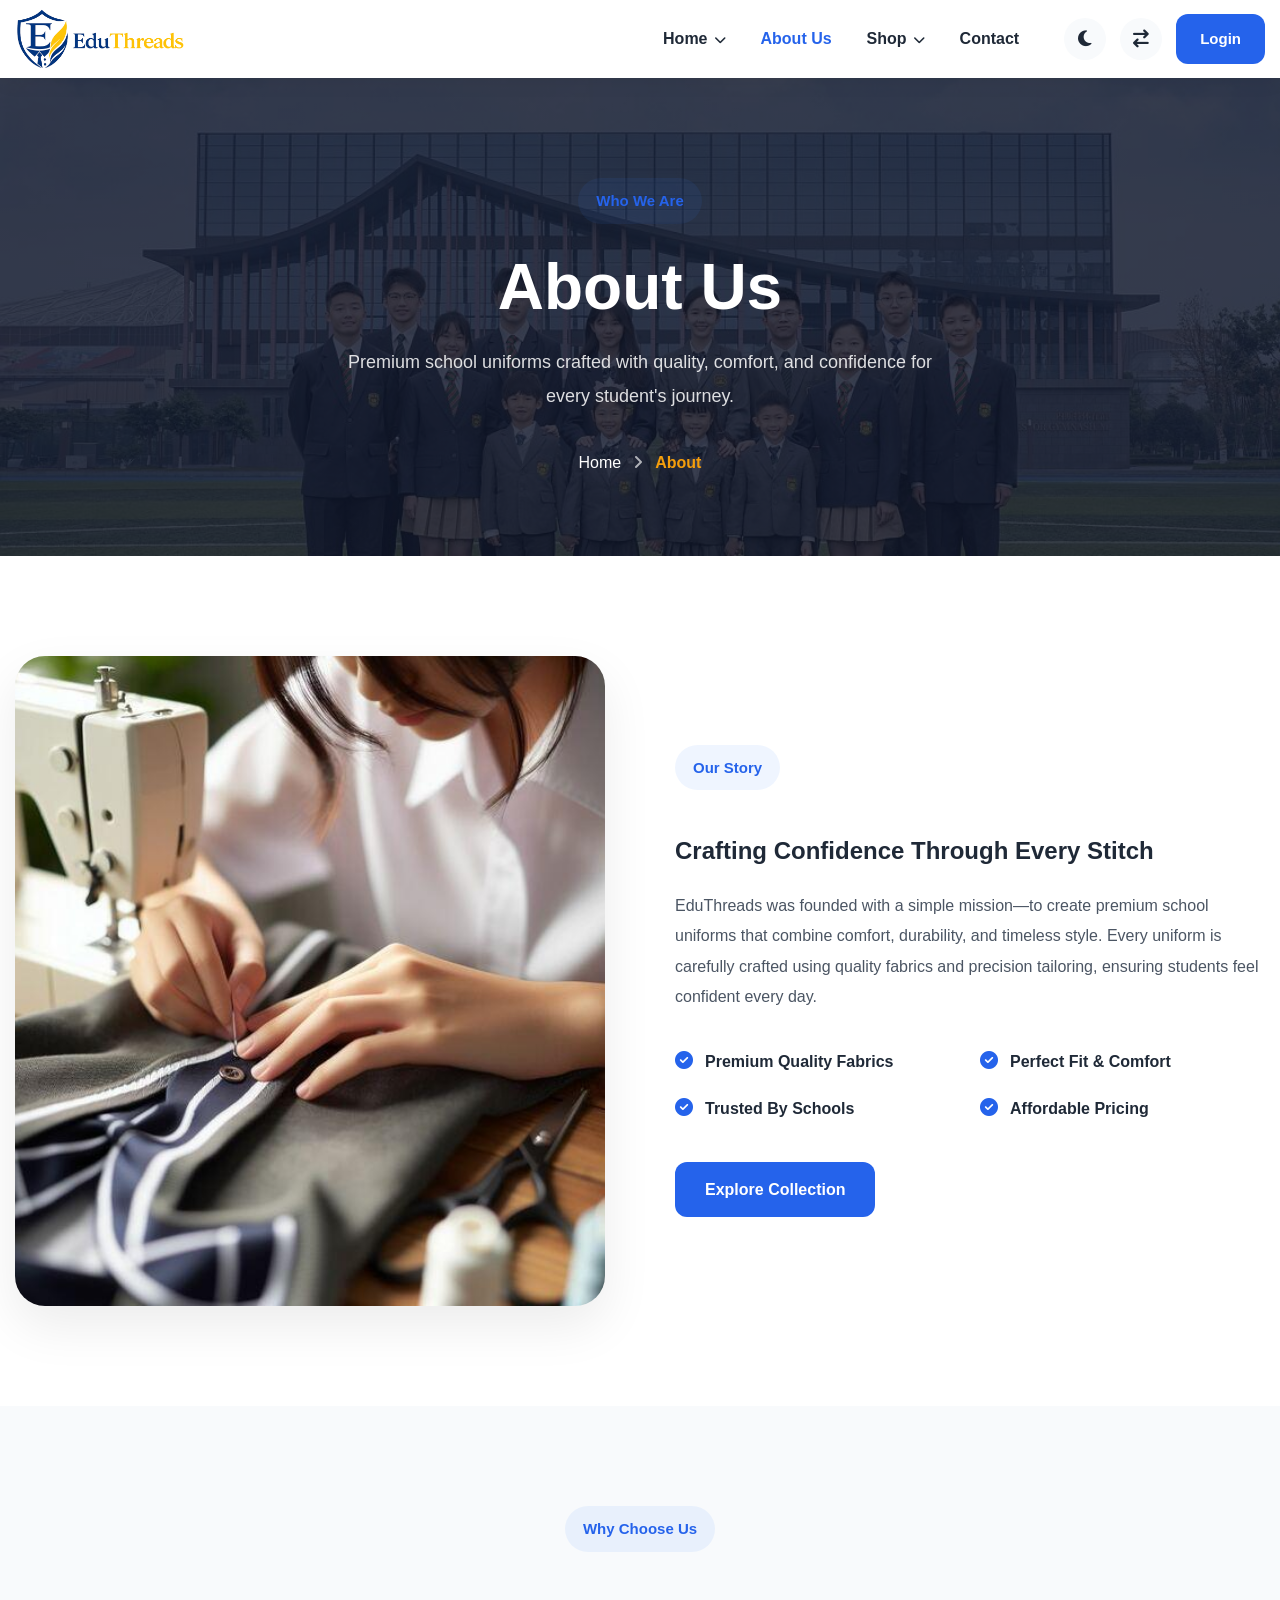
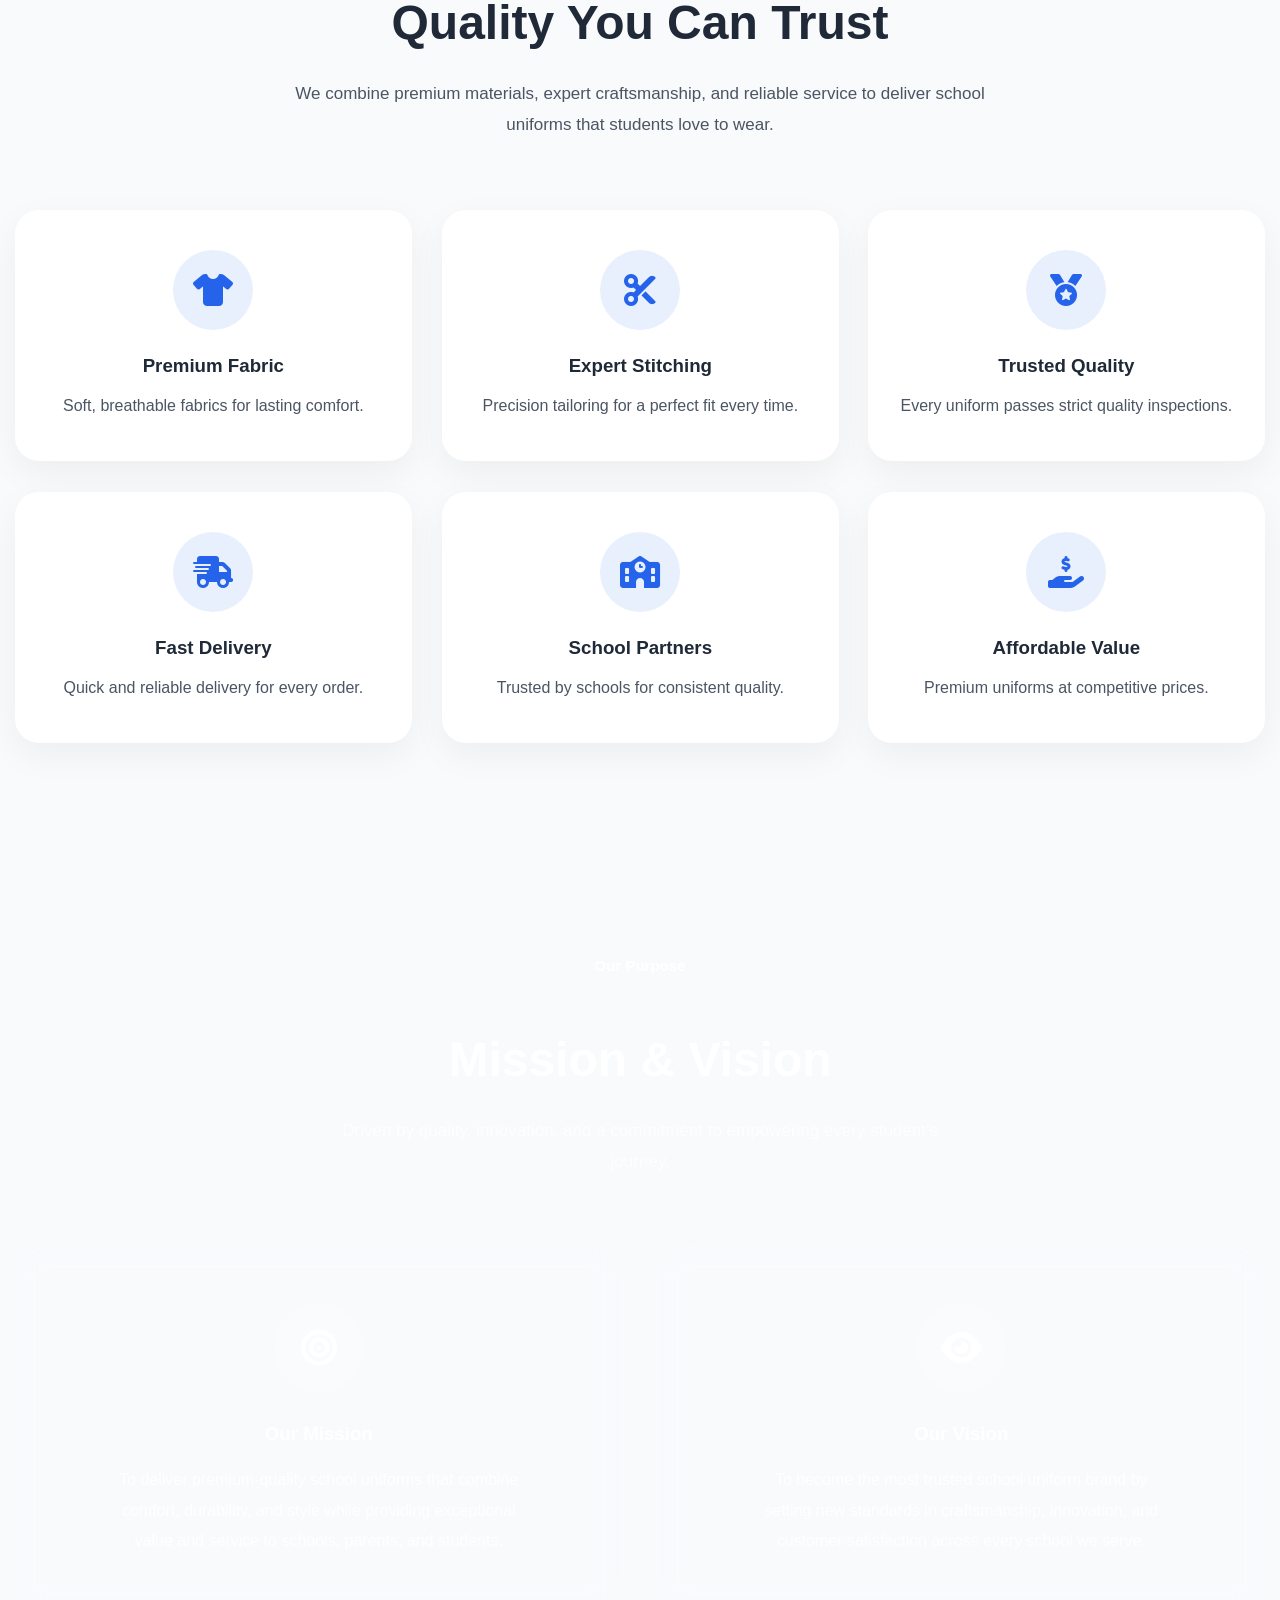
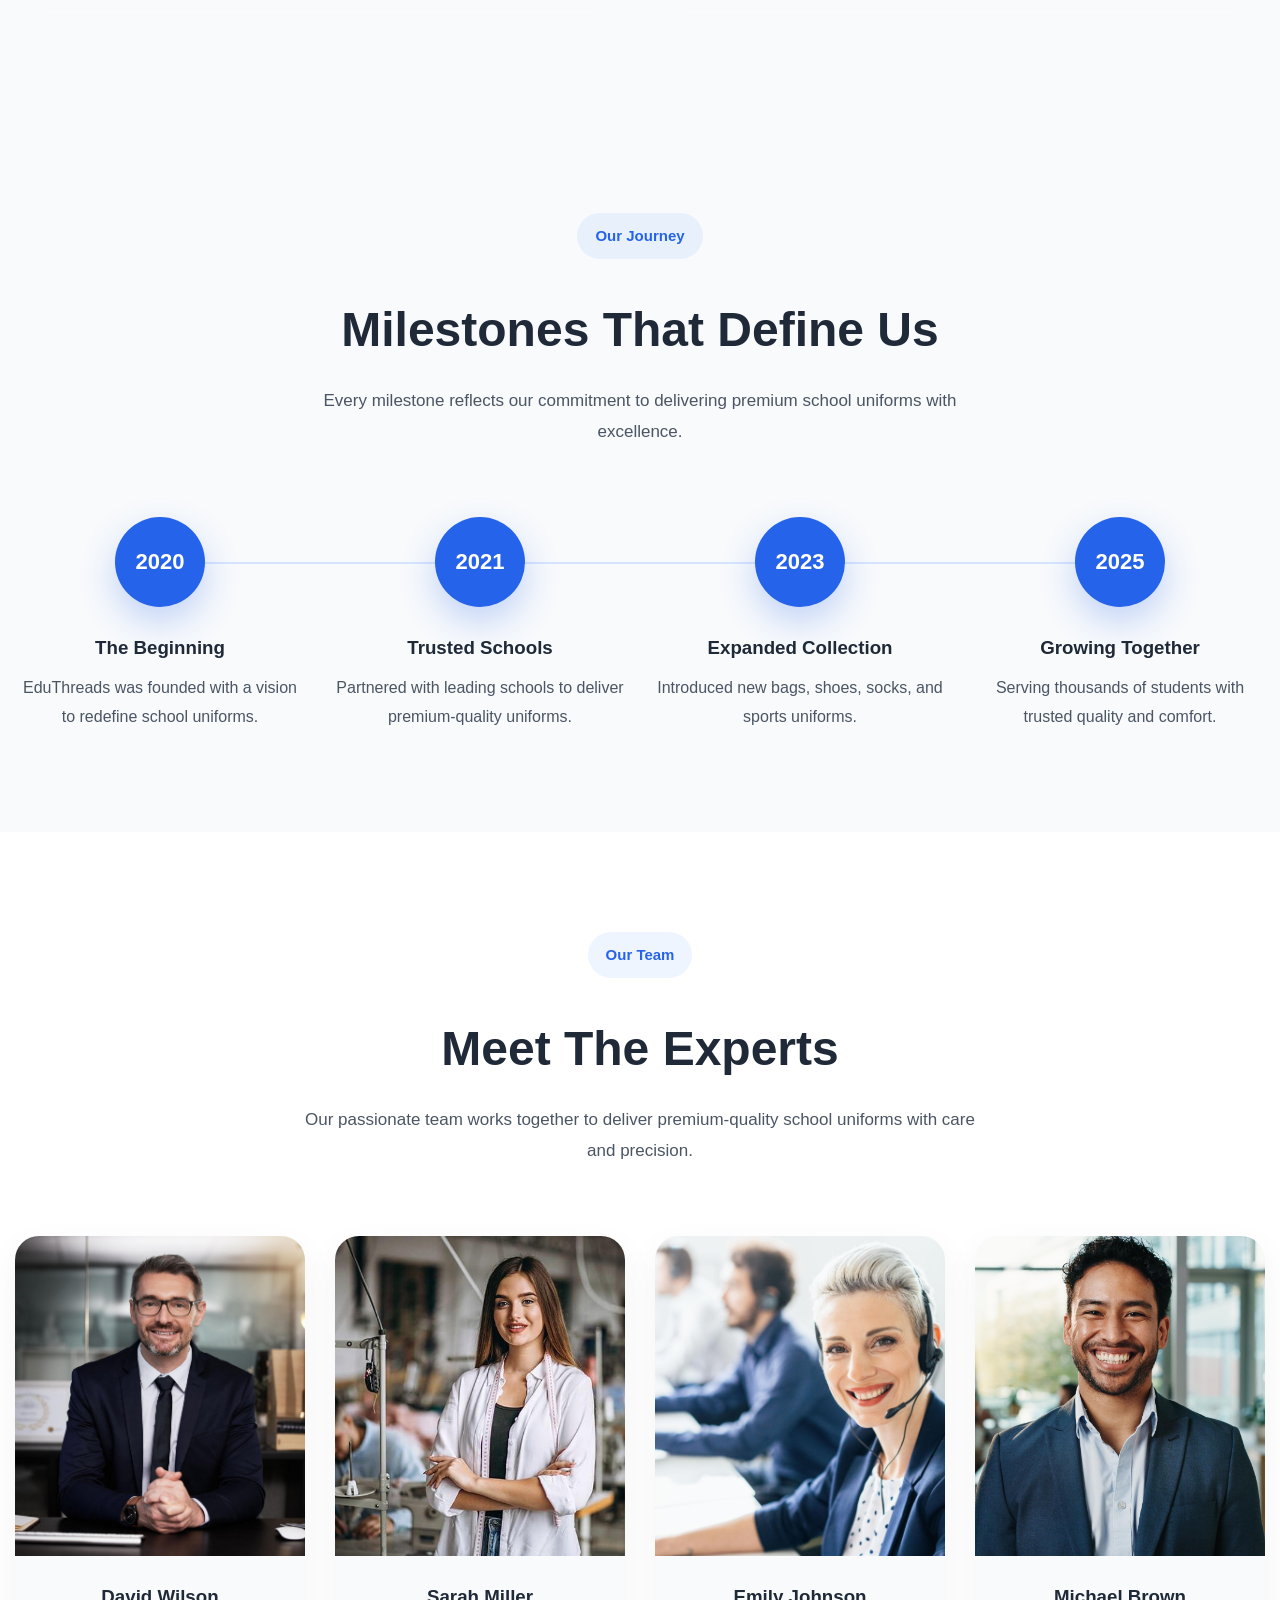
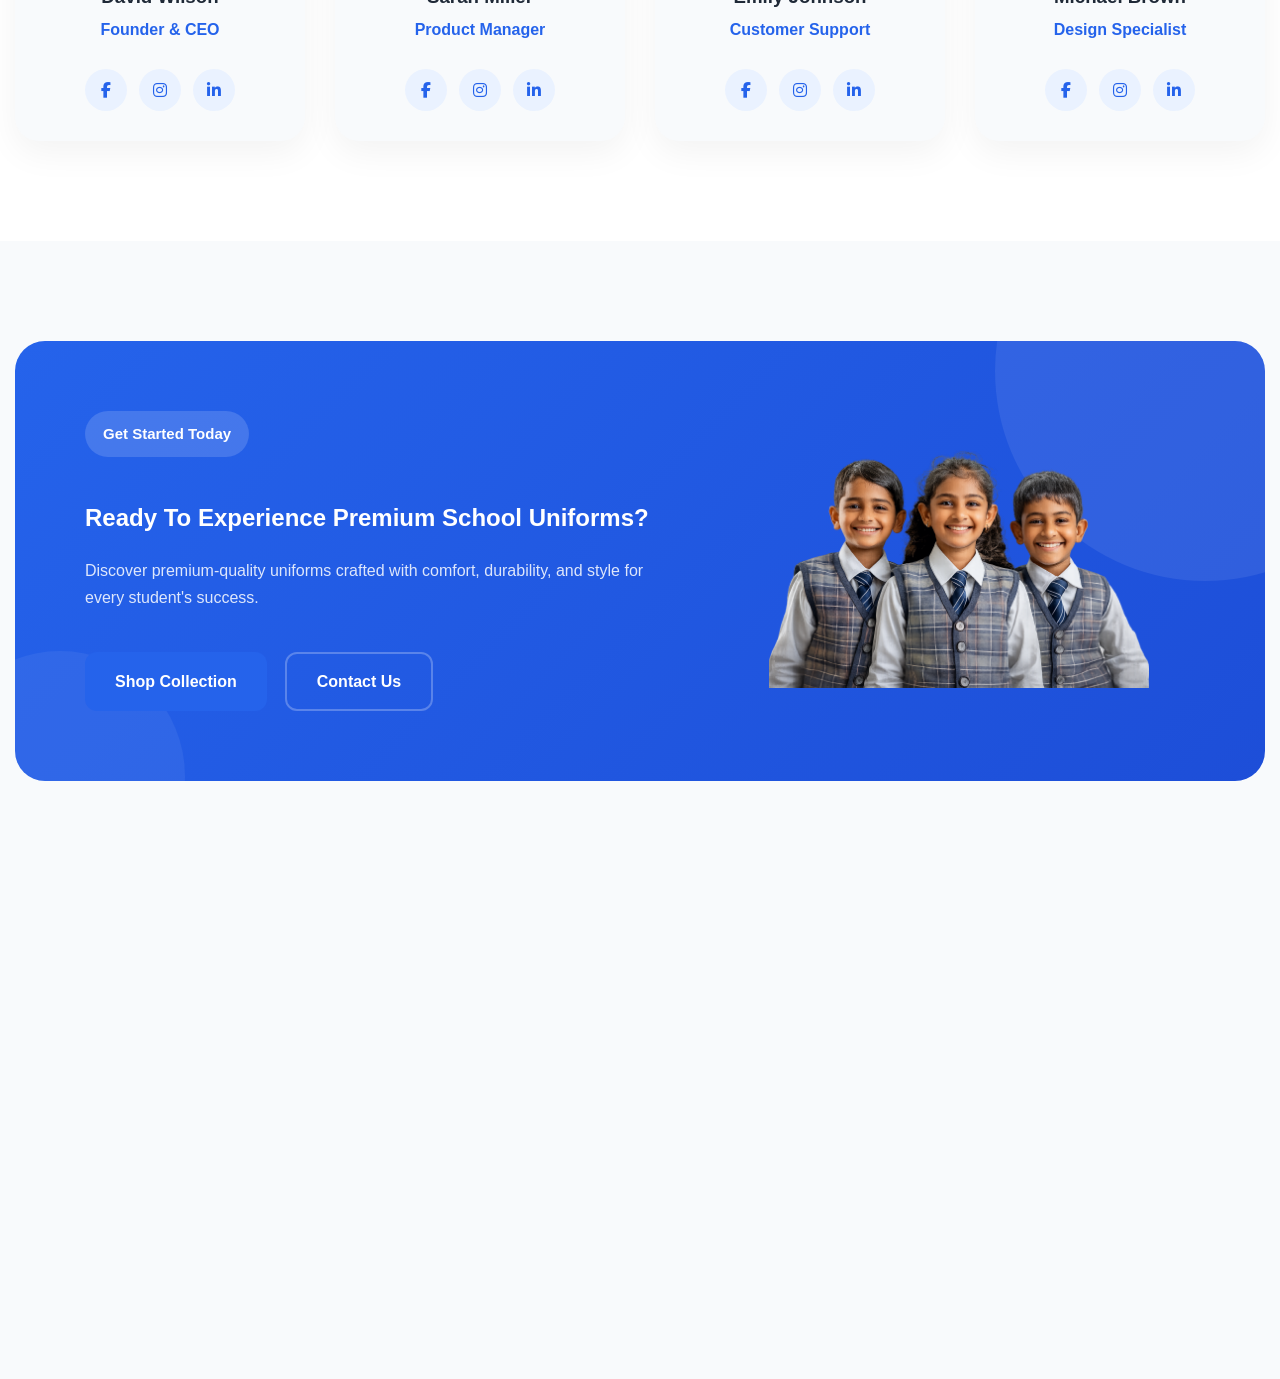
==== commit 92113498: "Add files via upload" ====
--- a/about.html
+++ b/about.html
@@ -919,7 +919,7 @@
 
                         <span>
 
-                            Production Manager
+                            Product Manager
 
                         </span>
 
--- a/css/style.css
+++ b/css/style.css
@@ -258,6 +258,81 @@
 ::-webkit-scrollbar-thumb:hover {
 
     background: #1D4ED8;
+
+}
+
+/*=========================================
+        SCROLL TO TOP
+=========================================*/
+
+.scroll-top {
+
+    position: fixed;
+
+    right: 10px;
+    bottom: 25px;
+
+    width: 45px;
+    height: 45px;
+
+    display: flex;
+    align-items: center;
+    justify-content: center;
+
+    border-radius: 50%;
+
+    background: var(--primary-color);
+    color: var(--white-color);
+
+    font-size: 16px;
+
+    border: none;
+
+    cursor: pointer;
+
+    box-shadow: 0 12px 30px rgba(37, 99, 235, .30);
+
+    opacity: 0;
+    visibility: hidden;
+
+    transform: translateY(20px);
+
+    transition: var(--transition);
+
+    z-index: 999;
+
+}
+
+.scroll-top.show {
+
+    opacity: 1;
+    visibility: visible;
+
+    transform: translateY(0);
+
+}
+
+.scroll-top:hover {
+
+    background: #1D4ED8;
+
+    transform: translateY(-5px);
+
+}
+
+@media (max-width:767px) {
+
+    .scroll-top {
+
+        width: 48px;
+        height: 48px;
+
+        right: 18px;
+        bottom: 18px;
+
+        font-size: 16px;
+
+    }
 
 }
 
